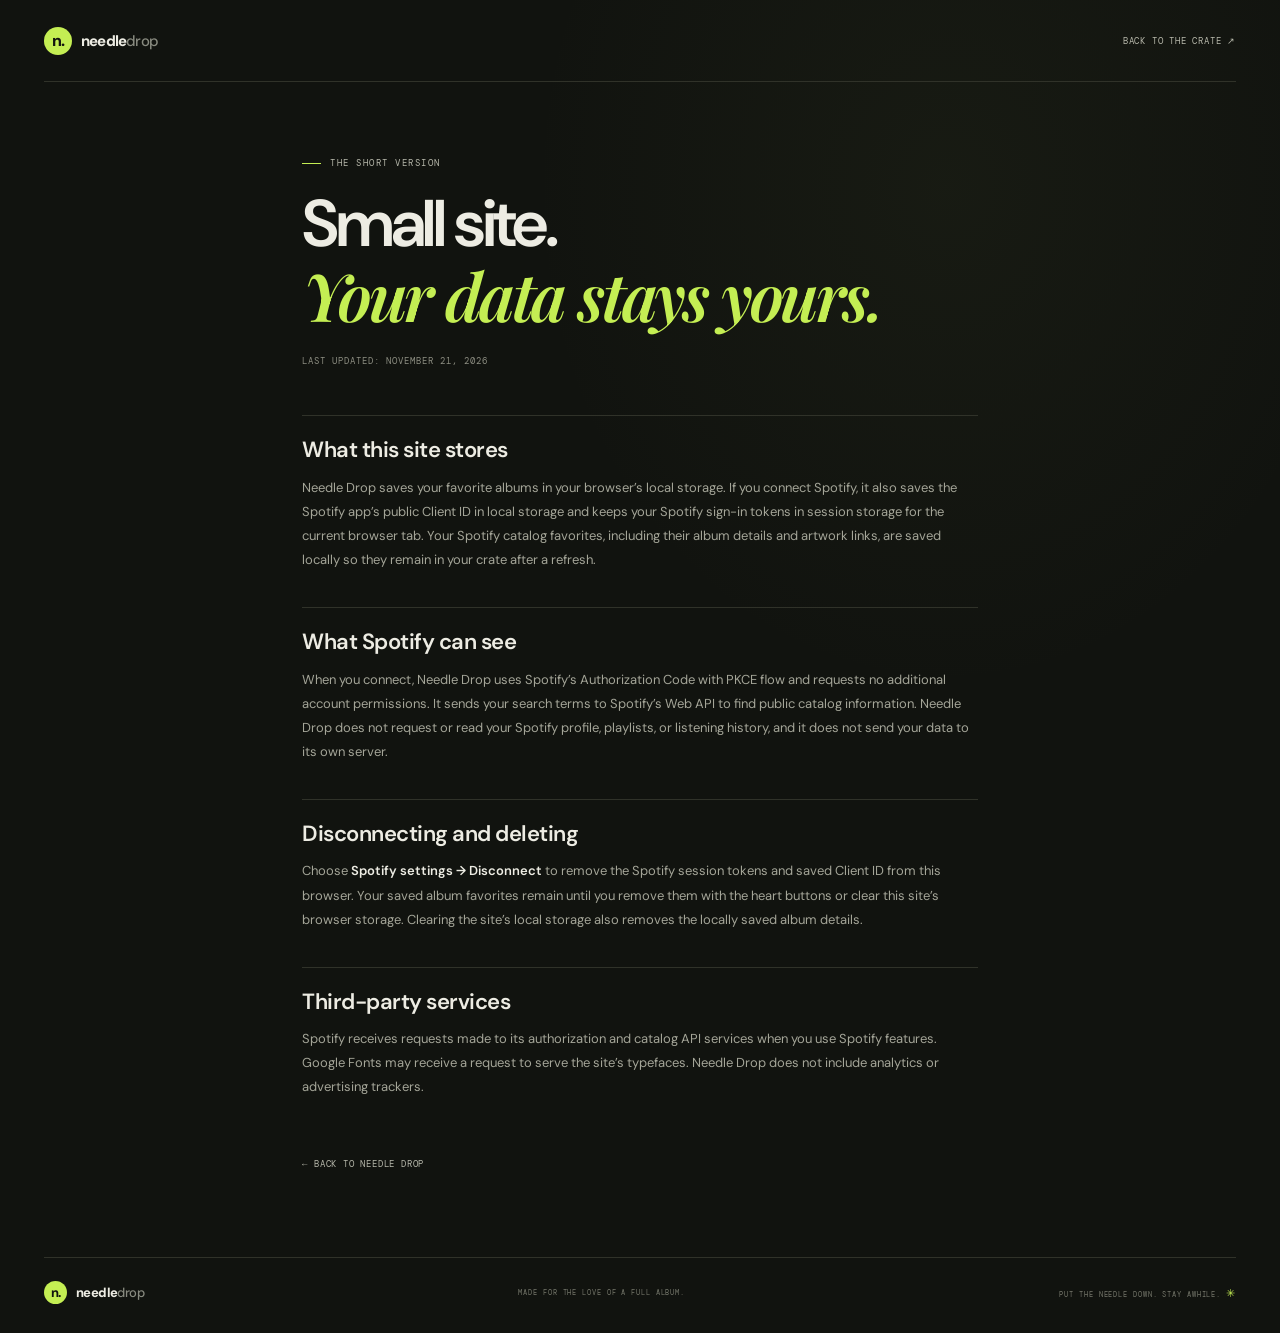
==== privacy.html @ 03245058 "start" ====
<!DOCTYPE html>
<html lang="en">
  <head>
    <meta charset="UTF-8" />
    <meta name="viewport" content="width=device-width, initial-scale=1.0" />
    <meta name="theme-color" content="#11130f" />
    <title>Privacy — Needle Drop</title>
    <link rel="preconnect" href="https://fonts.googleapis.com" />
    <link rel="preconnect" href="https://fonts.gstatic.com" crossorigin />
    <link
      href="https://fonts.googleapis.com/css2?family=DM+Mono:wght@400;500&family=DM+Sans:wght@400;500;600;700;800&family=Playfair+Display:ital,wght@0,600;1,600&display=swap"
      rel="stylesheet"
    />
    <link rel="stylesheet" href="styles.css" />
  </head>
  <body>
    <div class="page-shell">
      <header class="topbar">
        <a class="wordmark" href="index.html" aria-label="Needle Drop home">
          <span class="wordmark-icon" aria-hidden="true">n.</span>
          <span>needle<span class="wordmark-light">drop</span></span>
        </a>
        <a class="privacy-back" href="index.html">BACK TO THE CRATE <span aria-hidden="true">↗</span></a>
      </header>
      <main class="privacy-page">
        <p class="eyebrow"><span class="eyebrow-line"></span> THE SHORT VERSION</p>
        <h1>Small site.<br /><em>Your data stays yours.</em></h1>
        <p class="privacy-updated">LAST UPDATED: NOVEMBER 21, 2026</p>

        <section>
          <h2>What this site stores</h2>
          <p>Needle Drop saves your favorite albums in your browser’s local storage. If you connect Spotify, it also saves the Spotify app’s public Client ID in local storage and keeps your Spotify sign-in tokens in session storage for the current browser tab. Your Spotify catalog favorites, including their album details and artwork links, are saved locally so they remain in your crate after a refresh.</p>
        </section>

        <section>
          <h2>What Spotify can see</h2>
          <p>When you connect, Needle Drop uses Spotify’s Authorization Code with PKCE flow and requests no additional account permissions. It sends your search terms to Spotify’s Web API to find public catalog information. Needle Drop does not request or read your Spotify profile, playlists, or listening history, and it does not send your data to its own server.</p>
        </section>

        <section>
          <h2>Disconnecting and deleting</h2>
          <p>Choose <strong>Spotify settings → Disconnect</strong> to remove the Spotify session tokens and saved Client ID from this browser. Your saved album favorites remain until you remove them with the heart buttons or clear this site’s browser storage. Clearing the site’s local storage also removes the locally saved album details.</p>
        </section>

        <section>
          <h2>Third-party services</h2>
          <p>Spotify receives requests made to its authorization and catalog API services when you use Spotify features. Google Fonts may receive a request to serve the site’s typefaces. Needle Drop does not include analytics or advertising trackers.</p>
        </section>

        <a class="privacy-back privacy-bottom-link" href="index.html">← BACK TO NEEDLE DROP</a>
      </main>
      <footer class="site-footer">
        <a class="wordmark footer-wordmark" href="index.html" aria-label="Needle Drop home">
          <span class="wordmark-icon" aria-hidden="true">n.</span>
          <span>needle<span class="wordmark-light">drop</span></span>
        </a>
        <span>MADE FOR THE LOVE OF A FULL ALBUM.</span>
        <span>PUT THE NEEDLE DOWN. STAY AWHILE. <span class="footer-star">✳</span></span>
      </footer>
    </div>
  </body>
</html>
---- styles.css ----
:root {
  color-scheme: dark;
  --page: #11130f;
  --panel: #191b16;
  --panel-lighter: #20221c;
  --text: #edece3;
  --muted: #8d8e82;
  --muted-bright: #b7b8ab;
  --accent: #c4ee53;
  --rule: #303229;
  --mono: "DM Mono", monospace;
  --sans: "DM Sans", sans-serif;
  --serif: "Playfair Display", Georgia, serif;
}

*, *::before, *::after { box-sizing: border-box; }

html { scroll-behavior: smooth; scroll-padding-top: 24px; }

body {
  margin: 0;
  background:
    radial-gradient(ellipse at 74% 14%, rgba(107, 121, 67, .075), transparent 31%),
    var(--page);
  color: var(--text);
  font-family: var(--sans);
  -webkit-font-smoothing: antialiased;
}

button, input, select { font: inherit; }
button, a, select { -webkit-tap-highlight-color: transparent; }
button { color: inherit; }
a { color: inherit; text-decoration: none; }
button:focus-visible, a:focus-visible, input:focus-visible, select:focus-visible { outline: 2px solid var(--accent); outline-offset: 4px; }
::selection { color: var(--page); background: var(--accent); }

.page-shell { width: min(1192px, calc(100% - 88px)); margin-inline: auto; }
.topbar { height: 82px; display: flex; align-items: center; justify-content: space-between; border-bottom: 1px solid var(--rule); }
.wordmark { display: inline-flex; align-items: center; gap: 9px; font-size: 15px; font-weight: 800; letter-spacing: -.8px; }
.wordmark-icon { display: grid; width: 28px; height: 28px; place-items: center; background: var(--accent); color: var(--page); font-size: 16px; font-weight: 800; letter-spacing: -1px; border-radius: 50%; }
.wordmark-light { color: #888a7f; font-weight: 500; }
.topbar-note, .saved-toggle, .eyebrow, .explore-link, .field-label, .filter-hint, .clear-filters, .results-count, .sort-label, .crate-footer, .site-footer, .hero-index, .hero-caption, .sleeve-kicker, .sleeve-artist, .sleeve-catalog, .album-genre, .album-meta, .album-detail-year, .album-related-label, .dialog-save, .empty-state .button-primary {
  font-family: var(--mono);
  font-size: 10px;
  letter-spacing: 1px;
}
.topbar-note { display: flex; align-items: center; gap: 9px; color: var(--muted); font-size: 9px; letter-spacing: 1.25px; }
.status-dot { width: 6px; height: 6px; display: inline-block; border-radius: 50%; background: var(--accent); box-shadow: 0 0 12px rgba(196, 238, 83, .46); }
.saved-toggle { display: inline-flex; align-items: center; gap: 8px; padding: 9px 0 9px 12px; color: var(--muted-bright); background: transparent; border: 0; cursor: pointer; letter-spacing: .3px; transition: color .18s ease; }
.saved-toggle:hover, .saved-toggle[aria-pressed="true"] { color: var(--accent); }
.saved-toggle svg { width: 14px; fill: none; stroke: currentColor; stroke-width: 1.7; }
.saved-count { min-width: 20px; padding: 3px 5px; background: #23251e; color: var(--muted-bright); border-radius: 20px; text-align: center; font-size: 9px; }
.topbar-actions { display: flex; align-items: center; gap: 12px; }
.spotify-connect { display: inline-flex; align-items: center; gap: 7px; padding: 8px 11px; border: 1px solid #3b4730; background: #1b2117; color: var(--text); font-size: 10px; cursor: pointer; transition: border-color .18s, color .18s; }
.spotify-connect:hover { border-color: #1ed760; color: #1ed760; }
.spotify-mark { width: 15px; height: 15px; fill: #1ed760; }
.spotify-mark path { fill: none; stroke: #12140f; stroke-linecap: round; stroke-width: 1.45; }

.hero { position: relative; min-height: 430px; display: grid; grid-template-columns: 1fr 1fr; align-items: center; padding: 34px 0 38px; border-bottom: 1px solid var(--rule); overflow: hidden; }
.hero-copy { position: relative; z-index: 1; padding: 0 0 10px 22px; }
.eyebrow { display: flex; align-items: center; gap: 9px; margin: 0 0 20px; color: var(--muted-bright); font-size: 9px; letter-spacing: 1.5px; }
.eyebrow-line { display: inline-block; width: 19px; height: 1px; background: var(--accent); }
h1 { margin: 0; font-size: clamp(52px, 6.1vw, 78px); line-height: .99; letter-spacing: -5.3px; font-weight: 600; }
h1 em, h2 em { color: var(--accent); font-family: var(--serif); font-weight: 600; }
.hero-description { max-width: 350px; margin: 21px 0 23px; color: #9c9d91; font-size: 13px; line-height: 1.75; }
.explore-link { display: inline-flex; align-items: center; gap: 13px; color: var(--accent); font-size: 9px; transition: gap .2s ease; }
.explore-link:hover { gap: 19px; }
.hero-art { position: relative; width: min(445px, 100%); height: 345px; justify-self: center; }
.hero-sleeve { position: absolute; z-index: 1; top: 20px; left: 58px; width: 260px; height: 260px; overflow: hidden; padding: 18px; background: linear-gradient(149deg, #d5ae6a 0%, #bd7657 45%, #533e43 100%); color: #171913; box-shadow: 0 19px 49px #0008; transform: rotate(-6deg); }
.sleeve-kicker, .sleeve-artist, .sleeve-catalog { position: absolute; z-index: 2; font-size: 7px; letter-spacing: 1.35px; }
.sleeve-kicker { top: 18px; left: 18px; }
.sleeve-sun { position: absolute; width: 140px; height: 140px; top: 37px; right: 3px; border-radius: 50%; background: linear-gradient(145deg, #f1d59c, #e1b481); box-shadow: 0 0 50px #f4cb8130; }
.sleeve-sun::after { content: ""; position: absolute; width: 175px; height: 175px; top: 71px; left: -56px; border: 1px solid #211d1940; border-radius: 50%; }
.sleeve-title { position: absolute; z-index: 2; top: 74px; left: 18px; font: 600 38px/.9 var(--serif); letter-spacing: -2px; }
.sleeve-title i { color: #eee3c7; }
.sleeve-artist { left: 18px; bottom: 30px; }
.sleeve-catalog { right: 17px; bottom: 17px; font-size: 6px; }
.hero-vinyl { position: absolute; top: 46px; left: 231px; width: 257px; height: 257px; border-radius: 50%; background: repeating-radial-gradient(circle at center, #20211f 0, #20211f 2px, #151715 3px, #151715 4px); box-shadow: 0 19px 49px #0007; }
.hero-vinyl::before { content: ""; position: absolute; inset: 45px; border: 1px solid #ffffff0b; border-radius: 50%; }
.hero-vinyl::after { content: ""; position: absolute; inset: 77px; border: 1px solid #ffffff12; border-radius: 50%; }
.hero-vinyl span { position: absolute; top: 50%; left: 50%; z-index: 1; width: 65px; height: 65px; transform: translate(-50%, -50%); border: 10px solid #aeb678; border-radius: 50%; background: #cfb983; }
.hero-vinyl span::after { content: ""; position: absolute; top: 50%; left: 50%; width: 4px; height: 4px; transform: translate(-50%, -50%); border-radius: 50%; background: #37382d; }
.hero-sticker { position: absolute; z-index: 2; top: 9px; right: 7px; display: grid; width: 73px; height: 73px; place-content: center; border: 1px solid #ffffff2e; border-radius: 50%; color: var(--text); font: 8px/1.5 var(--mono); letter-spacing: 1px; text-align: center; transform: rotate(9deg); }
.hero-caption { position: absolute; left: 69px; bottom: 17px; color: #929386; font-size: 8px; letter-spacing: 1.1px; }
.hero-caption span { color: var(--accent); font-size: 12px; margin-left: 8px; }
.hero-index { position: absolute; bottom: 25px; right: 0; color: #66675c; font-size: 8px; }

.discovery { padding: 65px 22px 0; }
.section-heading, .results-heading { display: flex; align-items: end; justify-content: space-between; }
.section-heading .eyebrow, .results-heading .eyebrow { margin-bottom: 13px; }
h2 { margin: 0; font-size: clamp(32px, 4vw, 43px); line-height: 1.12; letter-spacing: -2px; font-weight: 600; }
.section-aside { margin: 0 0 4px; color: var(--muted); font-size: 11px; line-height: 1.75; text-align: right; }
.filter-panel { margin-top: 29px; padding: 25px 26px 17px; border: 1px solid #303229; background: linear-gradient(120deg, #191b16, #161813 76%); }
.filter-grid { display: grid; grid-template-columns: 1fr 1.13fr .72fr 1.35fr; gap: 24px; }
.filter-field { display: flex; min-width: 0; flex-direction: column; gap: 12px; }
.field-label { display: block; color: #a4a597; font-size: 8px; letter-spacing: 1px; }
.field-label > span { margin-right: 7px; color: #73756a; }
.filter-field select, .search-wrap, .year-inputs { width: 100%; height: 37px; border: 1px solid #37392f; background-color: #12140f; color: var(--text); }
.custom-genre-input { width: 100%; height: 37px; padding: 0 10px; border: 1px solid #37392f; background: #12140f; color: var(--text); font-size: 10px; }
.custom-genre-input::placeholder { color: #77786d; }
.filter-field select { padding: 0 31px 0 11px; font-size: 11px; border-radius: 0; appearance: none; background-image: url("data:image/svg+xml,%3Csvg xmlns='http://www.w3.org/2000/svg' width='12' height='8' viewBox='0 0 12 8'%3E%3Cpath d='m1 1 5 5 5-5' fill='none' stroke='%238d8e82' stroke-width='1.3'/%3E%3C/svg%3E"); background-repeat: no-repeat; background-position: right 11px center; }
.filter-field select option { background: #191b16; }
.year-inputs { display: flex; align-items: center; gap: 8px; padding-inline: 9px; }
.year-inputs input { width: 50%; min-width: 0; border: 0; outline: 0; background: transparent; color: var(--text); font-family: var(--mono); font-size: 10px; }
.year-inputs input::placeholder { color: #77786d; }
.year-inputs input::-webkit-inner-spin-button, .year-inputs input::-webkit-outer-spin-button { appearance: none; margin: 0; }
.year-inputs input[type=number] { -moz-appearance: textfield; }
.year-dash { color: #67695e; font-size: 10px; }
.search-wrap { display: flex; align-items: center; gap: 8px; padding: 0 10px; }
.search-wrap svg { flex: 0 0 15px; width: 15px; height: 15px; fill: none; stroke: #828478; stroke-width: 1.6; }
.search-wrap input { width: 100%; min-width: 0; padding: 0; border: 0; outline: 0; background: transparent; color: var(--text); font-size: 10px; }
.search-wrap input::placeholder { color: #77786d; }
.mood-row { display: flex; align-items: start; gap: 26px; padding-top: 22px; margin-top: 22px; border-top: 1px solid #2d2f27; }
.mood-label { flex: 0 0 148px; padding-top: 8px; }
.mood-chips { display: flex; flex-wrap: wrap; gap: 8px; }
.mood-chip { padding: 7px 11px 8px; border: 1px solid #3a3b32; border-radius: 30px; color: #b0b1a5; background: transparent; font-size: 10px; cursor: pointer; transition: border-color .16s ease, color .16s ease, background .16s ease; }
.mood-chip:hover { border-color: #939583; color: var(--text); }
.mood-chip[aria-pressed="true"] { border-color: var(--accent); background: rgba(196, 238, 83, .09); color: var(--accent); }
.filter-footer { display: flex; justify-content: space-between; align-items: center; gap: 14px; padding-top: 17px; margin-top: 18px; border-top: 1px solid #2d2f27; }
.filter-hint { color: #7d7e73; font-size: 8px; letter-spacing: .3px; }
.hint-star { margin-right: 6px; color: var(--accent); font-size: 11px; }
.clear-filters { padding: 6px 0 6px 8px; color: #a2a395; background: transparent; border: 0; cursor: pointer; font-size: 8px; letter-spacing: 1px; }
.clear-filters:hover { color: var(--accent); }
.clear-filters span { margin-left: 5px; }

.results { padding: 78px 22px 0; }
.results-tools { display: flex; align-items: center; gap: 10px; padding-bottom: 5px; }
.results-count { margin-right: 12px; color: var(--muted); font-size: 9px; letter-spacing: .6px; }
.sort-label { color: #73756a; font-size: 8px; letter-spacing: .9px; }
.results-tools select { padding: 8px 26px 8px 0; color: var(--text); background: transparent; border: 0; border-radius: 0; outline-offset: 2px; font-size: 10px; appearance: none; background-image: url("data:image/svg+xml,%3Csvg xmlns='http://www.w3.org/2000/svg' width='10' height='7' viewBox='0 0 12 8'%3E%3Cpath d='m1 1 5 5 5-5' fill='none' stroke='%238d8e82' stroke-width='1.3'/%3E%3C/svg%3E"); background-repeat: no-repeat; background-position: right 3px center; }
.active-filters { display: flex; flex-wrap: wrap; gap: 7px; margin-top: 19px; }
.active-filters:empty { display: none; }
.active-filter { display: inline-flex; align-items: center; gap: 7px; padding: 5px 8px; background: #20221c; color: var(--muted-bright); font-size: 9px; }
.active-filter button { padding: 0; background: none; border: 0; color: var(--accent); cursor: pointer; font-size: 14px; line-height: 1; }
.catalog-status { min-height: 0; margin: 0; color: var(--muted); font-size: 11px; line-height: 1.7; }
.catalog-status:not(:empty) { padding: 12px 0 0; }
.catalog-status a { color: var(--accent); text-decoration: underline; text-underline-offset: 3px; }
.album-grid { display: grid; grid-template-columns: repeat(4, minmax(0, 1fr)); gap: 34px 21px; margin-top: 26px; }
.album-card { min-width: 0; }
.cover-wrap { position: relative; }
.cover-button { position: relative; display: block; width: 100%; padding: 0; overflow: hidden; background: #20211d; border: 0; aspect-ratio: 1; cursor: pointer; }
.cover-art { position: absolute; inset: 0; display: block; overflow: hidden; isolation: isolate; transition: transform .5s cubic-bezier(.2, .7, .3, 1); }
.cover-button:hover .cover-art { transform: scale(1.035); }
.cover-art::before, .cover-art::after { position: absolute; z-index: -1; content: ""; pointer-events: none; }
.cover-art::before { inset: 0; opacity: .44; background: repeating-linear-gradient(45deg, transparent, transparent 17px, #1415111c 18px, #1415111c 19px); }
.cover-art::after { top: 17%; right: 10%; width: 63%; aspect-ratio: 1; border: 1px solid rgba(244, 238, 214, .42); border-radius: 50%; box-shadow: 0 0 0 11px rgba(246, 232, 199, .055), 0 0 0 25px rgba(246, 232, 199, .055), inset 0 0 34px rgba(255,255,255,.07); }
.cover-tone { position: absolute; z-index: -1; inset: 0; display: block; background: linear-gradient(155deg, #d7bc82 0%, #ae7957 49%, #5b4241 100%); }
.cover-geometry { position: absolute; z-index: -1; top: 38%; left: 19%; width: 42%; aspect-ratio: 1; display: block; border-radius: 50%; background: #d7c999a8; box-shadow: 0 0 40px #d8c99a55; }
.cover-topline, .cover-bigtitle, .cover-smalltitle, .cover-catalog { position: absolute; z-index: 1; left: 7%; color: #f4eddd; text-align: left; text-shadow: 0 1px 5px #1a171566; }
.cover-topline { top: 7%; font: 8px var(--mono); letter-spacing: 1.4px; opacity: .82; }
.cover-bigtitle { top: 27%; max-width: 85%; font: 600 clamp(17px, 2.2vw, 28px)/.96 var(--serif); letter-spacing: -1.2px; }
.cover-smalltitle { bottom: 11%; font: 8px var(--mono); letter-spacing: 1.4px; opacity: .85; }
.cover-catalog { bottom: 5%; font: 7px var(--mono); letter-spacing: 1.4px; opacity: .7; }
.cover-button::after { position: absolute; right: 0; bottom: 0; left: 0; height: 35%; background: linear-gradient(transparent, rgba(13, 14, 11, .38)); content: ""; pointer-events: none; }
.spotify-cover-button::after { display: none; }
.cover--2 .cover-tone { background: linear-gradient(145deg, #c0c8b1, #627363 48%, #303b40); }
.cover--2 .cover-geometry { left: 31%; top: 24%; width: 50%; border-radius: 5% 50% 50% 50%; transform: rotate(35deg); background: #ded8bea0; }
.cover--2::after { right: 27%; width: 47%; transform: scaleY(1.45); border-radius: 50% 50% 0 0; }
.cover--3 .cover-tone { background: linear-gradient(155deg, #d49759, #bb644c 53%, #603a45); }
.cover--3 .cover-geometry { top: 25%; left: 24%; width: 50%; background: #efbd6c; }
.cover--3::after { right: 17%; width: 56%; border-width: 0 0 1px 1px; border-radius: 0; transform: rotate(-39deg); }
.cover--4 .cover-tone { background: linear-gradient(135deg, #757eac, #ac88a0 53%, #c7a779); }
.cover--4 .cover-geometry { top: 28%; left: 34%; width: 38%; border-radius: 0; background: #eed9bdad; transform: rotate(45deg); }
.cover--4::after { top: 11%; right: 11%; width: 77%; border-color: #e6decb7a; }
.cover--5 .cover-tone { background: linear-gradient(160deg, #d6ba76, #7d8d69 50%, #3b574e); }
.cover--5 .cover-geometry { top: 21%; left: 29%; width: 55%; border-radius: 3px; background: repeating-linear-gradient(0deg,#d9d2ae90 0 6px,#40574770 7px 12px); transform: rotate(12deg); }
.cover--5::after { top: 26%; right: 25%; width: 50%; border-width: 1px 0 0 1px; border-radius: 0; transform: rotate(20deg); }
.cover--6 .cover-tone { background: linear-gradient(150deg, #d08e85, #9d5260 52%, #423e52); }
.cover--6 .cover-geometry { top: 15%; left: 24%; width: 58%; border-radius: 48% 48% 8% 8%; background: linear-gradient(180deg,#f3bd9eaa,#c6787e44); }
.cover--6::after { top: 16%; right: 19%; width: 62%; height: 62%; border-radius: 50%; }
.cover--7 .cover-tone { background: linear-gradient(143deg, #cad2d1, #8caab0 49%, #51616e); }
.cover--7 .cover-geometry { top: 43%; left: 14%; width: 70%; height: 25%; border-radius: 50%; background: #e9e3ca9c; transform: rotate(-17deg); }
.cover--7::after { top: 18%; right: 31%; width: 40%; border-color: #eceddf88; }
.cover--8 .cover-tone { background: linear-gradient(145deg, #a9ad81, #68764f 51%, #363a34); }
.cover--8 .cover-geometry { top: 17%; left: 30%; width: 43%; border-radius: 50% 0 50% 0; background: #ded3a1a1; transform: rotate(-38deg); }
.cover--8::after { top: 26%; right: 30%; width: 43%; border-radius: 0; transform: rotate(45deg); }
.favorite-button { position: absolute; z-index: 2; top: 10px; right: 10px; display: grid; width: 31px; height: 31px; place-items: center; background: #11130fbb; border: 1px solid #ffffff33; border-radius: 50%; color: #efeee4; cursor: pointer; transition: color .18s, background .18s, transform .18s; }
.favorite-button:hover { transform: scale(1.08); }
.favorite-button svg { width: 14px; height: 14px; fill: none; stroke: currentColor; stroke-width: 1.6; }
.favorite-button[aria-pressed="true"] { background: var(--accent); color: #15170f; border-color: var(--accent); }
.favorite-button[aria-pressed="true"] svg { fill: currentColor; }
.album-info { padding: 12px 1px 0; }
.album-genre { color: var(--accent); font-size: 8px; letter-spacing: 1.1px; }
.album-title { overflow: hidden; margin: 6px 0 3px; font-size: 15px; font-weight: 600; letter-spacing: -.3px; text-overflow: ellipsis; white-space: nowrap; }
.album-artist { margin: 0; color: #a4a598; font-size: 11px; overflow-wrap: anywhere; }
.album-meta { display: flex; align-items: center; justify-content: space-between; gap: 8px; margin-top: 10px; color: #77796e; font-size: 8px; letter-spacing: .8px; }
.album-meta span:last-child { overflow: hidden; text-overflow: ellipsis; white-space: nowrap; text-align: right; }
.album-detail-button { display: block; width: 100%; padding: 0; color: inherit; text-align: left; background: none; border: 0; cursor: pointer; }
.album-title-row { display: flex; align-items: center; gap: 5px; }
.album-title-row .album-detail-button { flex: 1; min-width: 0; }
.favorite-button.inline-favorite { position: static; flex: 0 0 28px; width: 28px; height: 28px; border-color: #494b40; background: #20221c; }
.album-detail-button:hover .album-title { color: var(--accent); }

.empty-state { padding: 64px 20px 58px; text-align: center; border: 1px solid var(--rule); background: linear-gradient(130deg, #171914, #13150f); margin-top: 28px; }
.empty-icon { color: var(--accent); font-size: 31px; }
.empty-state h3 { margin: 13px 0 8px; font: 600 23px var(--serif); }
.empty-state p { margin: 0 auto 22px; max-width: 390px; color: var(--muted); font-size: 12px; line-height: 1.7; }
.button-primary { padding: 10px 13px; color: var(--page); background: var(--accent); border: 1px solid var(--accent); font-size: 9px; cursor: pointer; }
.button-primary:hover { background: #d3f777; }
.crate-footer { display: flex; align-items: center; justify-content: space-between; padding: 23px 0 19px; margin-top: 34px; border-top: 1px solid var(--rule); color: #77796e; font-size: 8px; letter-spacing: 1px; }
.crate-footer button { padding: 6px 0 6px 8px; border: 0; background: none; color: var(--accent); font: inherit; cursor: pointer; letter-spacing: 1px; }
.crate-footer button:hover { color: #e0ff9a; }
.crate-footer button span { margin-left: 7px; font-size: 12px; }

.site-footer { display: flex; align-items: center; justify-content: space-between; gap: 18px; padding: 23px 0 29px; border-top: 1px solid var(--rule); color: #75776b; font-size: 7px; letter-spacing: .9px; }
.site-footer > span a { color: var(--muted-bright); }
.site-footer > span a:hover { color: var(--accent); }
.privacy-back { color: var(--muted-bright); font: 9px var(--mono); letter-spacing: .8px; }
.privacy-back:hover { color: var(--accent); }
.privacy-page { max-width: 720px; padding: 75px 22px 85px; margin-inline: auto; }
.privacy-page > .eyebrow { margin-bottom: 20px; }
.privacy-page h1 { font-size: clamp(43px, 7vw, 66px); line-height: 1.07; letter-spacing: -3.2px; }
.privacy-updated { margin: 20px 0 48px; color: var(--muted); font: 9px var(--mono); letter-spacing: 1px; }
.privacy-page section { padding: 22px 0; border-top: 1px solid var(--rule); }
.privacy-page section h2 { font-size: 22px; letter-spacing: -.5px; }
.privacy-page section p { color: #a4a598; font-size: 13px; line-height: 1.85; }
.privacy-page strong { color: var(--text); font-weight: 600; }
.privacy-bottom-link { display: inline-block; margin-top: 24px; }
.footer-wordmark { color: var(--text); font: 800 13px var(--sans); letter-spacing: -.6px; }
.footer-wordmark .wordmark-icon { width: 23px; height: 23px; font-size: 13px; }
.footer-star { color: var(--accent); font-size: 11px; }

.album-dialog { position: fixed; width: min(610px, calc(100% - 32px)); max-width: none; max-height: min(760px, calc(100% - 32px)); padding: 0; overflow: auto; color: var(--text); background: #181a15; border: 1px solid #44463a; box-shadow: 0 22px 100px #000a; }
.album-dialog::backdrop { background: #080907cf; backdrop-filter: blur(5px); }
.spotify-cover-image { position: absolute; inset: 0; width: 100%; height: 100%; object-fit: cover; }
.spotify-cover-button { border-radius: 8px; }
.spotify-card-link { display: inline-flex; align-items: center; gap: 6px; margin-top: 11px; color: #d7d8cc; font-size: 10px; transition: color .18s ease; }
.spotify-card-link:hover { color: #1ed760; }
.spotify-card-link .spotify-mark { width: 13px; height: 13px; flex: 0 0 13px; }
.spotify-link { display: inline-flex; align-items: center; gap: 7px; margin-top: 21px; color: var(--accent); font: 9px var(--mono); letter-spacing: .8px; }
.spotify-link:hover { color: #e0ff9a; }
.dialog-close { position: sticky; z-index: 3; top: 12px; float: right; display: grid; width: 32px; height: 32px; margin: 12px 12px -44px 0; place-items: center; color: var(--text); background: #11130fbb; border: 1px solid #ffffff33; border-radius: 50%; font-size: 23px; cursor: pointer; }
.dialog-inner { display: grid; grid-template-columns: 1fr 1fr; gap: 24px; padding: 26px; }
.dialog-cover { position: relative; min-width: 0; aspect-ratio: 1; }
.dialog-cover .cover-art { position: absolute; inset: 0; }
.dialog-copy { align-self: center; padding: 15px 10px 15px 0; }
.dialog-copy .album-genre { display: block; margin-bottom: 12px; }
.dialog-title { margin: 0 0 5px; font-size: clamp(23px, 5vw, 35px); letter-spacing: -1.3px; line-height: 1.06; }
.dialog-artist { margin: 0; color: #a4a598; font-size: 13px; }
.album-detail-year { margin: 16px 0; color: var(--muted); font-size: 9px; }
.dialog-description { color: #c4c4b8; font: italic 15px/1.65 var(--serif); }
.album-related-label { display: block; margin: 20px 0 8px; color: var(--muted); font-size: 8px; }
.album-related { color: var(--accent); font-size: 11px; line-height: 1.7; }
.dialog-save { display: inline-flex; align-items: center; gap: 7px; margin-top: 24px; padding: 9px 11px; border: 1px solid #515347; color: var(--text); background: transparent; font-size: 8px; cursor: pointer; }
.dialog-save:hover { border-color: var(--accent); color: var(--accent); }
.dialog-save[aria-pressed="true"] { border-color: var(--accent); color: var(--accent); }
.spotify-dialog { position: fixed; width: min(530px, calc(100% - 32px)); max-width: none; max-height: min(740px, calc(100% - 32px)); padding: 0; overflow: auto; color: var(--text); background: #181a15; border: 1px solid #44463a; box-shadow: 0 22px 100px #000a; }
.spotify-dialog::backdrop { background: #080907cf; backdrop-filter: blur(5px); }
.spotify-dialog-content { padding: 36px; }
.spotify-dialog-content > .eyebrow { margin-bottom: 12px; }
.spotify-dialog-content h2 { font-size: 34px; }
.spotify-intro { margin: 13px 0 23px; color: #aaab9e; font-size: 12px; line-height: 1.8; }
.spotify-client-label { display: block; margin-bottom: 8px; color: var(--muted-bright); font: 8px var(--mono); letter-spacing: 1px; }
.spotify-client-input { width: 100%; height: 41px; padding: 0 11px; border: 1px solid #37392f; background: #12140f; color: var(--text); font-size: 12px; }
.spotify-client-input::placeholder { color: #77786d; }
.redirect-box { padding: 12px; margin-top: 16px; background: #12140f; border: 1px solid #303229; }
.redirect-box code { overflow-wrap: anywhere; color: var(--accent); font: 10px/1.6 var(--mono); }
.spotify-steps { display: grid; gap: 9px; padding-left: 18px; margin: 20px 0; color: #a4a598; font-size: 11px; line-height: 1.6; }
.spotify-steps a { color: var(--accent); }
.spotify-policy-note { padding: 11px 12px; margin: 0; border-left: 2px solid #7d805e; background: #20221c; color: #a4a598; font-size: 10px; line-height: 1.7; }
.spotify-error { padding: 9px 11px; margin: 14px 0 0; background: #351e1c; color: #ffb7a9; font-size: 11px; line-height: 1.6; }
.spotify-dialog-actions { display: flex; justify-content: space-between; gap: 12px; margin-top: 20px; }
.spotify-primary { margin-left: auto; }
.button-secondary { padding: 10px 13px; color: var(--muted-bright); background: transparent; border: 1px solid #515347; font: 9px var(--mono); cursor: pointer; }
.button-secondary:hover { color: var(--text); border-color: var(--text); }
.visually-hidden { position: absolute; width: 1px; height: 1px; padding: 0; margin: -1px; overflow: hidden; clip: rect(0, 0, 0, 0); white-space: nowrap; border: 0; }

@media (min-width: 1200px) {
  h1 { font-size: 78px; }
  .cover-bigtitle { font-size: 27px; }
}

@media (max-width: 900px) {
  .page-shell { width: min(100% - 56px, 760px); }
  .hero { min-height: 385px; }
  .hero-copy { padding-left: 5px; }
  .hero-art { transform: scale(.88); transform-origin: center; }
  .filter-grid { grid-template-columns: 1fr 1fr; gap: 20px; }
  .album-grid { grid-template-columns: repeat(3, minmax(0, 1fr)); gap: 28px 18px; }
  .cover-bigtitle { font-size: clamp(18px, 3.2vw, 26px); }
}

@media (max-width: 620px) {
  .page-shell { width: calc(100% - 36px); }
  .topbar { height: 66px; }
  .topbar-note { display: none; }
  .topbar-actions { gap: 2px; }
  .spotify-connect { gap: 5px; padding: 7px 8px; font-size: 9px; }
  .saved-toggle { gap: 5px; padding-left: 8px; font-size: 9px; }
  .hero { min-height: auto; grid-template-columns: 1fr; padding: 53px 0 29px; }
  .hero-copy { padding: 0; }
  h1 { font-size: clamp(59px, 12vw, 75px); letter-spacing: -4px; }
  .hero-description { max-width: 330px; margin-top: 15px; font-size: 12px; }
  .hero-art { width: 100%; height: 304px; margin-top: 22px; transform: scale(.87); transform-origin: center top; }
  .hero-sleeve { left: calc(50% - 151px); }
  .hero-vinyl { left: calc(50% + 19px); }
  .hero-sticker { right: 3%; }
  .hero-caption { left: calc(50% - 141px); bottom: 11px; }
  .hero-index { right: 0; bottom: 11px; font-size: 7px; }
  .discovery { padding: 53px 0 0; }
  .section-heading, .results-heading { align-items: start; }
  .section-aside { display: none; }
  h2 { font-size: 34px; }
  .filter-panel { padding: 19px 15px 14px; margin-top: 21px; }
  .filter-grid { gap: 18px 12px; }
  .field-label { font-size: 7px; }
  .filter-field select { padding-left: 8px; font-size: 10px; }
  .year-inputs { padding-inline: 7px; }
  .year-inputs input { font-size: 9px; }
  .search-wrap { padding-inline: 7px; }
  .search-wrap input { font-size: 9px; }
  .mood-row { display: block; padding-top: 17px; margin-top: 18px; }
  .mood-label { padding: 0; margin-bottom: 12px; }
  .mood-chips { gap: 6px; }
  .mood-chip { padding: 6px 9px; font-size: 9px; }
  .filter-hint { max-width: 70%; font-size: 7px; line-height: 1.5; }
  .clear-filters { flex: 0 0 auto; font-size: 7px; }
  .results { padding: 58px 0 0; }
  .results-heading { align-items: end; gap: 8px; }
  .results-heading > div:first-child { min-width: 0; }
  .results-tools { flex-wrap: wrap; justify-content: end; gap: 4px 8px; padding-bottom: 2px; }
  .results-count { flex: 0 0 100%; margin-right: 0; text-align: right; font-size: 8px; }
  .sort-label { font-size: 7px; }
  .results-tools select { font-size: 9px; }
  .album-grid { grid-template-columns: repeat(2, minmax(0, 1fr)); gap: 25px 13px; margin-top: 20px; }
  .cover-topline { font-size: 7px; }
  .spotify-cover-button { border-radius: 4px; }
  .cover-bigtitle { font-size: clamp(17px, 5vw, 26px); }
  .album-title { font-size: 14px; }
  .album-artist { font-size: 10px; }
  .album-meta { font-size: 7px; }
  .crate-footer { gap: 10px; padding-top: 18px; font-size: 7px; }
  .crate-footer button { max-width: 48%; text-align: right; font-size: 7px; line-height: 1.4; }
  .site-footer { flex-wrap: wrap; gap: 12px; padding-bottom: 24px; }
  .site-footer > span:last-child { width: 100%; }
  .privacy-page { padding: 52px 0 59px; }
  .dialog-inner { grid-template-columns: 1fr; gap: 13px; padding: 19px; }
  .dialog-cover { width: min(100%, 310px); margin-inline: auto; }
  .dialog-copy { padding: 0 3px 7px; }
  .dialog-copy .album-genre { margin-bottom: 8px; }
  .dialog-description { margin: 14px 0; font-size: 14px; }
  .album-related-label { margin-top: 14px; }
  .dialog-save { margin-top: 17px; }
  .spotify-dialog-content { padding: 29px 20px 21px; }
  .spotify-dialog-content h2 { font-size: 30px; }
}

@media (prefers-reduced-motion: reduce) {
  *, *::before, *::after { scroll-behavior: auto !important; transition-duration: .01ms !important; animation-duration: .01ms !important; animation-iteration-count: 1 !important; }
}
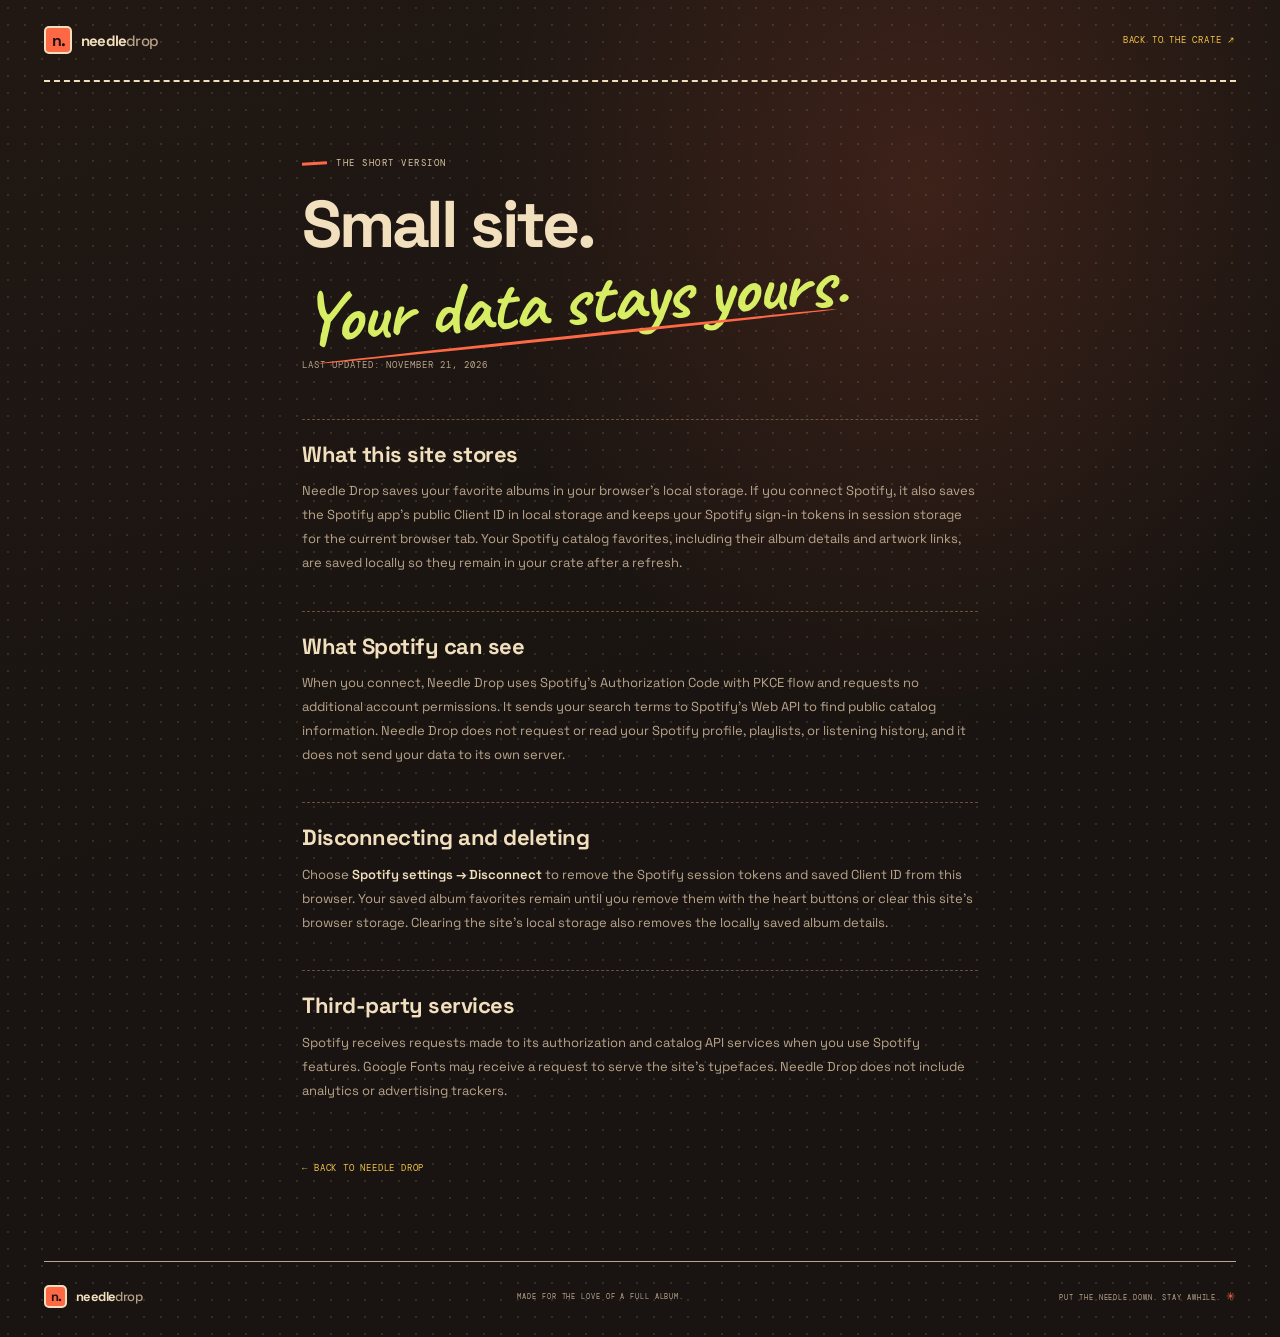
==== commit 1a9b09fa: "redesign" ====
--- a/privacy.html
+++ b/privacy.html
@@ -3,12 +3,12 @@
   <head>
     <meta charset="UTF-8" />
     <meta name="viewport" content="width=device-width, initial-scale=1.0" />
-    <meta name="theme-color" content="#11130f" />
+    <meta name="theme-color" content="#191411" />
     <title>Privacy — Needle Drop</title>
     <link rel="preconnect" href="https://fonts.googleapis.com" />
     <link rel="preconnect" href="https://fonts.gstatic.com" crossorigin />
     <link
-      href="https://fonts.googleapis.com/css2?family=DM+Mono:wght@400;500&family=DM+Sans:wght@400;500;600;700;800&family=Playfair+Display:ital,wght@0,600;1,600&display=swap"
+      href="https://fonts.googleapis.com/css2?family=Caveat:wght@600;700&family=DM+Mono:wght@400;500&family=Fraunces:ital,opsz,wght@0,9..144,600;1,9..144,600&family=Space+Grotesk:wght@400;500;600;700&display=swap"
       rel="stylesheet"
     />
     <link rel="stylesheet" href="styles.css" />
--- a/styles.css
+++ b/styles.css
@@ -1,16 +1,19 @@
 :root {
-  color-scheme: dark;
-  --page: #11130f;
-  --panel: #191b16;
-  --panel-lighter: #20221c;
-  --text: #edece3;
-  --muted: #8d8e82;
-  --muted-bright: #b7b8ab;
-  --accent: #c4ee53;
-  --rule: #303229;
+  color-scheme: light;
+  --page: #f3ead7;
+  --panel: #fff8e9;
+  --panel-lighter: #ead9ba;
+  --text: #29231e;
+  --muted: #766752;
+  --muted-bright: #524639;
+  --accent: #e34d35;
+  --blue: #315ad1;
+  --sun: #f3c84d;
+  --rule: #352c24;
   --mono: "DM Mono", monospace;
-  --sans: "DM Sans", sans-serif;
-  --serif: "Playfair Display", Georgia, serif;
+  --sans: "Space Grotesk", sans-serif;
+  --serif: "Fraunces", Georgia, serif;
+  --hand: "Caveat", cursive;
 }
 
 *, *::before, *::after { box-sizing: border-box; }
@@ -20,7 +23,8 @@
 body {
   margin: 0;
   background:
-    radial-gradient(ellipse at 74% 14%, rgba(107, 121, 67, .075), transparent 31%),
+    radial-gradient(circle at 12px 12px, rgba(53, 44, 36, .12) .7px, transparent .9px) 0 0 / 19px 19px,
+    radial-gradient(ellipse at 75% 13%, rgba(227, 77, 53, .10), transparent 31%),
     var(--page);
   color: var(--text);
   font-family: var(--sans);
@@ -32,14 +36,14 @@
 button { color: inherit; }
 a { color: inherit; text-decoration: none; }
 button:focus-visible, a:focus-visible, input:focus-visible, select:focus-visible { outline: 2px solid var(--accent); outline-offset: 4px; }
-::selection { color: var(--page); background: var(--accent); }
+::selection { color: var(--panel); background: var(--accent); }
 
 .page-shell { width: min(1192px, calc(100% - 88px)); margin-inline: auto; }
 .topbar { height: 82px; display: flex; align-items: center; justify-content: space-between; border-bottom: 1px solid var(--rule); }
 .wordmark { display: inline-flex; align-items: center; gap: 9px; font-size: 15px; font-weight: 800; letter-spacing: -.8px; }
 .wordmark-icon { display: grid; width: 28px; height: 28px; place-items: center; background: var(--accent); color: var(--page); font-size: 16px; font-weight: 800; letter-spacing: -1px; border-radius: 50%; }
 .wordmark-light { color: #888a7f; font-weight: 500; }
-.topbar-note, .saved-toggle, .eyebrow, .explore-link, .field-label, .filter-hint, .clear-filters, .results-count, .sort-label, .crate-footer, .site-footer, .hero-index, .hero-caption, .sleeve-kicker, .sleeve-artist, .sleeve-catalog, .album-genre, .album-meta, .album-detail-year, .album-related-label, .dialog-save, .empty-state .button-primary {
+.topbar-note, .saved-toggle, .eyebrow, .explore-link, .field-label, .filter-hint, .clear-filters, .results-count, .sort-label, .crate-footer, .site-footer, .hero-index, .album-genre, .album-meta, .album-detail-year, .album-related-label, .dialog-save, .empty-state .button-primary {
   font-family: var(--mono);
   font-size: 10px;
   letter-spacing: 1px;
@@ -56,7 +60,7 @@
 .spotify-mark { width: 15px; height: 15px; fill: #1ed760; }
 .spotify-mark path { fill: none; stroke: #12140f; stroke-linecap: round; stroke-width: 1.45; }
 
-.hero { position: relative; min-height: 430px; display: grid; grid-template-columns: 1fr 1fr; align-items: center; padding: 34px 0 38px; border-bottom: 1px solid var(--rule); overflow: hidden; }
+.hero { position: relative; min-height: 430px; display: grid; grid-template-columns: 1fr; align-items: center; padding: 34px 0 38px; border-bottom: 1px solid var(--rule); overflow: hidden; }
 .hero-copy { position: relative; z-index: 1; padding: 0 0 10px 22px; }
 .eyebrow { display: flex; align-items: center; gap: 9px; margin: 0 0 20px; color: var(--muted-bright); font-size: 9px; letter-spacing: 1.5px; }
 .eyebrow-line { display: inline-block; width: 19px; height: 1px; background: var(--accent); }
@@ -65,27 +69,9 @@
 .hero-description { max-width: 350px; margin: 21px 0 23px; color: #9c9d91; font-size: 13px; line-height: 1.75; }
 .explore-link { display: inline-flex; align-items: center; gap: 13px; color: var(--accent); font-size: 9px; transition: gap .2s ease; }
 .explore-link:hover { gap: 19px; }
-.hero-art { position: relative; width: min(445px, 100%); height: 345px; justify-self: center; }
-.hero-sleeve { position: absolute; z-index: 1; top: 20px; left: 58px; width: 260px; height: 260px; overflow: hidden; padding: 18px; background: linear-gradient(149deg, #d5ae6a 0%, #bd7657 45%, #533e43 100%); color: #171913; box-shadow: 0 19px 49px #0008; transform: rotate(-6deg); }
-.sleeve-kicker, .sleeve-artist, .sleeve-catalog { position: absolute; z-index: 2; font-size: 7px; letter-spacing: 1.35px; }
-.sleeve-kicker { top: 18px; left: 18px; }
-.sleeve-sun { position: absolute; width: 140px; height: 140px; top: 37px; right: 3px; border-radius: 50%; background: linear-gradient(145deg, #f1d59c, #e1b481); box-shadow: 0 0 50px #f4cb8130; }
-.sleeve-sun::after { content: ""; position: absolute; width: 175px; height: 175px; top: 71px; left: -56px; border: 1px solid #211d1940; border-radius: 50%; }
-.sleeve-title { position: absolute; z-index: 2; top: 74px; left: 18px; font: 600 38px/.9 var(--serif); letter-spacing: -2px; }
-.sleeve-title i { color: #eee3c7; }
-.sleeve-artist { left: 18px; bottom: 30px; }
-.sleeve-catalog { right: 17px; bottom: 17px; font-size: 6px; }
-.hero-vinyl { position: absolute; top: 46px; left: 231px; width: 257px; height: 257px; border-radius: 50%; background: repeating-radial-gradient(circle at center, #20211f 0, #20211f 2px, #151715 3px, #151715 4px); box-shadow: 0 19px 49px #0007; }
-.hero-vinyl::before { content: ""; position: absolute; inset: 45px; border: 1px solid #ffffff0b; border-radius: 50%; }
-.hero-vinyl::after { content: ""; position: absolute; inset: 77px; border: 1px solid #ffffff12; border-radius: 50%; }
-.hero-vinyl span { position: absolute; top: 50%; left: 50%; z-index: 1; width: 65px; height: 65px; transform: translate(-50%, -50%); border: 10px solid #aeb678; border-radius: 50%; background: #cfb983; }
-.hero-vinyl span::after { content: ""; position: absolute; top: 50%; left: 50%; width: 4px; height: 4px; transform: translate(-50%, -50%); border-radius: 50%; background: #37382d; }
-.hero-sticker { position: absolute; z-index: 2; top: 9px; right: 7px; display: grid; width: 73px; height: 73px; place-content: center; border: 1px solid #ffffff2e; border-radius: 50%; color: var(--text); font: 8px/1.5 var(--mono); letter-spacing: 1px; text-align: center; transform: rotate(9deg); }
-.hero-caption { position: absolute; left: 69px; bottom: 17px; color: #929386; font-size: 8px; letter-spacing: 1.1px; }
-.hero-caption span { color: var(--accent); font-size: 12px; margin-left: 8px; }
 .hero-index { position: absolute; bottom: 25px; right: 0; color: #66675c; font-size: 8px; }
 
-.discovery { padding: 65px 22px 0; }
+.discovery { padding: 78px 22px 0; }
 .section-heading, .results-heading { display: flex; align-items: end; justify-content: space-between; }
 .section-heading .eyebrow, .results-heading .eyebrow { margin-bottom: 13px; }
 h2 { margin: 0; font-size: clamp(32px, 4vw, 43px); line-height: 1.12; letter-spacing: -2px; font-weight: 600; }
@@ -119,12 +105,18 @@
 .filter-footer { display: flex; justify-content: space-between; align-items: center; gap: 14px; padding-top: 17px; margin-top: 18px; border-top: 1px solid #2d2f27; }
 .filter-hint { color: #7d7e73; font-size: 8px; letter-spacing: .3px; }
 .hint-star { margin-right: 6px; color: var(--accent); font-size: 11px; }
+.back-to-picks { color: var(--accent); font: 8px var(--mono); letter-spacing: .7px; }
+.back-to-picks:hover { color: var(--blue); }
+.back-to-picks span { margin-left: 4px; }
 .clear-filters { padding: 6px 0 6px 8px; color: #a2a395; background: transparent; border: 0; cursor: pointer; font-size: 8px; letter-spacing: 1px; }
 .clear-filters:hover { color: var(--accent); }
 .clear-filters span { margin-left: 5px; }
 
-.results { padding: 78px 22px 0; }
+.results { padding: 40px 22px 0; }
 .results-tools { display: flex; align-items: center; gap: 10px; padding-bottom: 5px; }
+.refine-link { margin-right: 10px; color: var(--accent); font: 8px var(--mono); letter-spacing: .8px; }
+.refine-link:hover { color: var(--blue); }
+.refine-link span { margin-left: 4px; }
 .results-count { margin-right: 12px; color: var(--muted); font-size: 9px; letter-spacing: .6px; }
 .sort-label { color: #73756a; font-size: 8px; letter-spacing: .9px; }
 .results-tools select { padding: 8px 26px 8px 0; color: var(--text); background: transparent; border: 0; border-radius: 0; outline-offset: 2px; font-size: 10px; appearance: none; background-image: url("data:image/svg+xml,%3Csvg xmlns='http://www.w3.org/2000/svg' width='10' height='7' viewBox='0 0 12 8'%3E%3Cpath d='m1 1 5 5 5-5' fill='none' stroke='%238d8e82' stroke-width='1.3'/%3E%3C/svg%3E"); background-repeat: no-repeat; background-position: right 3px center; }
@@ -135,7 +127,7 @@
 .catalog-status { min-height: 0; margin: 0; color: var(--muted); font-size: 11px; line-height: 1.7; }
 .catalog-status:not(:empty) { padding: 12px 0 0; }
 .catalog-status a { color: var(--accent); text-decoration: underline; text-underline-offset: 3px; }
-.album-grid { display: grid; grid-template-columns: repeat(4, minmax(0, 1fr)); gap: 34px 21px; margin-top: 26px; }
+.album-grid { display: grid; grid-template-columns: repeat(3, minmax(0, 1fr)); gap: 34px 21px; margin-top: 30px; }
 .album-card { min-width: 0; }
 .cover-wrap { position: relative; }
 .cover-button { position: relative; display: block; width: 100%; padding: 0; overflow: hidden; background: #20211d; border: 0; aspect-ratio: 1; cursor: pointer; }
@@ -274,9 +266,8 @@
   .page-shell { width: min(100% - 56px, 760px); }
   .hero { min-height: 385px; }
   .hero-copy { padding-left: 5px; }
-  .hero-art { transform: scale(.88); transform-origin: center; }
   .filter-grid { grid-template-columns: 1fr 1fr; gap: 20px; }
-  .album-grid { grid-template-columns: repeat(3, minmax(0, 1fr)); gap: 28px 18px; }
+  .album-grid { grid-template-columns: repeat(2, minmax(0, 1fr)); gap: 28px 18px; }
   .cover-bigtitle { font-size: clamp(18px, 3.2vw, 26px); }
 }
 
@@ -290,12 +281,8 @@
   .hero { min-height: auto; grid-template-columns: 1fr; padding: 53px 0 29px; }
   .hero-copy { padding: 0; }
   h1 { font-size: clamp(59px, 12vw, 75px); letter-spacing: -4px; }
+  .hero-wide-break { display: none; }
   .hero-description { max-width: 330px; margin-top: 15px; font-size: 12px; }
-  .hero-art { width: 100%; height: 304px; margin-top: 22px; transform: scale(.87); transform-origin: center top; }
-  .hero-sleeve { left: calc(50% - 151px); }
-  .hero-vinyl { left: calc(50% + 19px); }
-  .hero-sticker { right: 3%; }
-  .hero-caption { left: calc(50% - 141px); bottom: 11px; }
   .hero-index { right: 0; bottom: 11px; font-size: 7px; }
   .discovery { padding: 53px 0 0; }
   .section-heading, .results-heading { align-items: start; }
@@ -313,12 +300,15 @@
   .mood-label { padding: 0; margin-bottom: 12px; }
   .mood-chips { gap: 6px; }
   .mood-chip { padding: 6px 9px; font-size: 9px; }
-  .filter-hint { max-width: 70%; font-size: 7px; line-height: 1.5; }
+  .filter-footer { flex-wrap: wrap; }
+  .filter-hint { flex: 0 0 100%; max-width: none; font-size: 7px; line-height: 1.5; }
+  .back-to-picks { margin-left: auto; font-size: 7px; }
   .clear-filters { flex: 0 0 auto; font-size: 7px; }
-  .results { padding: 58px 0 0; }
+  .results { padding: 38px 0 0; }
   .results-heading { align-items: end; gap: 8px; }
   .results-heading > div:first-child { min-width: 0; }
   .results-tools { flex-wrap: wrap; justify-content: end; gap: 4px 8px; padding-bottom: 2px; }
+  .refine-link { order: 4; flex: 0 0 100%; margin-right: 0; text-align: right; }
   .results-count { flex: 0 0 100%; margin-right: 0; text-align: right; font-size: 8px; }
   .sort-label { font-size: 7px; }
   .results-tools select { font-size: 9px; }
@@ -348,3 +338,224 @@
 @media (prefers-reduced-motion: reduce) {
   *, *::before, *::after { scroll-behavior: auto !important; transition-duration: .01ms !important; animation-duration: .01ms !important; animation-iteration-count: 1 !important; }
 }
+
+.wordmark-icon { border: 2px solid var(--text); border-radius: 5px; }
+.topbar { border-bottom: 2px dashed var(--text); }
+.hero { border-color: var(--text); }
+.status-dot { background: var(--accent); box-shadow: none; }
+.spotify-connect { border: 2px solid var(--text); background: var(--panel); color: var(--text); box-shadow: 2px 2px 0 var(--text); }
+.spotify-connect:hover { border-color: #1ed760; background: #e9f5e8; color: #206b38; box-shadow: 2px 2px 0 #1ed760; }
+.hero-index { color: var(--muted); }
+h1 { position: relative; font-family: var(--sans); font-size: clamp(58px, 7vw, 84px); font-weight: 700; line-height: .91; letter-spacing: -5.3px; }
+h1 em, h2 em { position: relative; display: inline-block; color: var(--blue); font-family: var(--hand); font-size: 1.12em; font-weight: 700; font-style: normal; letter-spacing: -1px; transform: rotate(-4deg); }
+h1 em::after, h2 em::after { position: absolute; right: 2%; bottom: .02em; left: 2%; height: 3px; border-radius: 50%; background: var(--accent); content: ""; transform: rotate(-2deg); }
+h2 { font-family: var(--sans); font-weight: 700; letter-spacing: -1.8px; }
+.hero-description, .section-aside, .album-artist, .spotify-intro, .privacy-page section p { color: var(--muted); }
+.explore-link, .eyebrow-line, .hint-star, .footer-star { color: var(--accent); }
+.eyebrow { color: var(--text); }
+.eyebrow-line { width: 25px; height: 3px; background: var(--accent); transform: rotate(-3deg); }
+.explore-link { font-weight: 500; }
+.filter-panel { border: 2px dashed var(--text); background: var(--panel); box-shadow: 5px 5px 0 var(--blue); }
+.empty-state { border: 2px dashed var(--text); background: var(--panel); box-shadow: 5px 5px 0 var(--sun); }
+.filter-field select, .search-wrap, .year-inputs, .custom-genre-input, .spotify-client-input, .redirect-box {
+  border: 1.5px solid var(--text);
+  background-color: #fffdf6;
+  color: var(--text);
+}
+.filter-field select option { background: #fffdf6; color: var(--text); }
+.year-inputs input, .search-wrap input { color: var(--text); }
+.year-inputs input::placeholder, .search-wrap input::placeholder, .custom-genre-input::placeholder, .spotify-client-input::placeholder { color: #83745f; }
+.year-dash, .field-label > span { color: var(--accent); }
+.field-label, .spotify-client-label { color: var(--text); }
+.search-wrap svg { stroke: #817565; }
+.mood-row, .filter-footer { border-color: var(--text); border-top-style: dashed; }
+.mood-chip { border: 1.5px dashed var(--text); color: var(--text); background: #fffdf6; }
+.mood-chip:nth-child(3n + 1) { transform: rotate(-1.5deg); }
+.mood-chip:nth-child(3n) { transform: rotate(1.3deg); }
+.mood-chip:hover { border-color: var(--blue); color: var(--blue); transform: rotate(0) translateY(-2px); }
+.mood-chip[aria-pressed="true"] { border: 2px solid var(--text); background: var(--sun); color: var(--text); box-shadow: 2px 2px 0 var(--accent); }
+.filter-hint, .clear-filters, .sort-label, .results-count, .catalog-status, .crate-footer, .site-footer { color: var(--muted); }
+.clear-filters { color: var(--text); }
+.clear-filters:hover { color: var(--accent); transform: rotate(-2deg); }
+.results-tools select { color: var(--text); }
+.active-filter { border: 1px solid var(--text); background: var(--sun); color: var(--text); transform: rotate(-1deg); }
+.active-filter button { color: var(--accent); }
+.catalog-status a { color: var(--accent); }
+.album-grid { gap: 29px 21px; }
+.album-card { padding: 8px; border: 1.5px solid var(--text); background: var(--panel); box-shadow: 3px 4px 0 var(--text); transition: transform .18s ease, box-shadow .18s ease; }
+.album-card:hover { transform: translateY(-4px) rotate(-.4deg); box-shadow: 5px 7px 0 var(--blue); }
+.cover-button { border: 1px solid var(--text); border-radius: 3px; background: #e4dacb; }
+.spotify-cover-button { border-radius: 8px; }
+.spotify-cover-button:hover .cover-art { transform: none; }
+.favorite-button { background: #29241fdb; border-color: #fff9; color: #fffaf0; }
+.favorite-button[aria-pressed="true"] { background: var(--accent); border-color: var(--accent); color: #fffaf0; }
+.favorite-button.inline-favorite { border: 1.5px solid var(--text); background: var(--sun); color: var(--text); }
+.favorite-button.inline-favorite[aria-pressed="true"] { border-color: var(--accent); background: var(--accent); color: #fffaf0; }
+.album-info { padding: 11px 3px 3px; }
+.album-genre { display: inline-block; padding: 4px 6px; border: 1px solid var(--text); background: var(--blue); color: #fff8e9; transform: rotate(-1deg); }
+.album-detail-year, .album-related-label { color: var(--accent); }
+.album-title { font-family: var(--sans); font-weight: 700; }
+.album-meta { color: #655744; }
+.album-title-row .album-detail-button:hover .album-title { color: var(--accent); }
+.spotify-card-link { color: var(--text); font-weight: 600; }
+.empty-state h3 { color: var(--text); }
+.empty-state p { color: var(--muted); }
+.empty-icon { color: var(--accent); }
+.button-primary { border: 2px solid var(--text); background: var(--sun); color: var(--text); box-shadow: 3px 3px 0 var(--text); font-weight: 500; }
+.button-primary:hover { border-color: var(--text); background: var(--accent); color: #fff8e9; }
+.crate-footer { border-color: var(--text); border-top-style: dashed; }
+.crate-footer button { color: var(--accent); }
+.crate-footer button:hover, .spotify-link:hover { color: var(--blue); }
+.site-footer { border-color: var(--text); }
+.site-footer > span a, .privacy-back { color: #695b4a; }
+.site-footer > span a:hover, .privacy-back:hover { color: var(--accent); }
+.privacy-updated { color: var(--muted); }
+.privacy-page section { border-color: var(--text); border-top-style: dashed; }
+.privacy-page strong { color: var(--text); }
+.album-dialog, .spotify-dialog { border: 2px solid var(--text); background: var(--panel); color: var(--text); box-shadow: 7px 7px 0 var(--blue); }
+.album-dialog::backdrop, .spotify-dialog::backdrop { background: #29231e88; }
+.dialog-close { border: 2px solid var(--text); background: var(--sun); color: var(--text); transform: rotate(5deg); }
+.dialog-artist, .spotify-intro, .spotify-steps { color: var(--muted); }
+.dialog-description { color: #4f4235; }
+.album-related { color: var(--accent); }
+.dialog-save { border: 1.5px solid var(--text); color: var(--text); }
+.dialog-save:hover, .dialog-save[aria-pressed="true"] { border-color: var(--accent); color: var(--accent); }
+.spotify-link { color: var(--accent); }
+.redirect-box { background: var(--page); }
+.redirect-box code { color: var(--blue); }
+.spotify-policy-note { border-color: var(--accent); background: #f5e7bb; color: #4f4235; }
+.spotify-error { background: #f7ded4; color: #8e3427; }
+.button-secondary { border-color: var(--text); color: var(--text); }
+.button-secondary:hover { border-color: var(--accent); color: var(--accent); }
+.spotify-dialog-content .eyebrow { color: var(--accent); }
+.privacy-back { color: var(--text); }
+
+@media (max-width: 620px) {
+  h1 { font-size: clamp(45px, 11vw, 57px); letter-spacing: -3px; }
+  .album-grid { gap: 23px 13px; }
+  .album-card { padding: 6px; box-shadow: 2px 3px 0 var(--text); }
+}
+
+:root {
+  color-scheme: dark;
+  --page: #191411;
+  --panel: #241c17;
+  --panel-lighter: #34251d;
+  --text: #f2dfbd;
+  --muted: #baa58b;
+  --muted-bright: #dbc5a5;
+  --accent: #ff6845;
+  --blue: #d7ed63;
+  --sun: #f2c448;
+  --rule: #67503e;
+}
+
+body {
+  background:
+    radial-gradient(circle at 8px 8px, rgba(246, 226, 190, .12) .7px, transparent 1px) 0 0 / 17px 17px,
+    radial-gradient(ellipse at 72% 14%, rgba(255, 104, 69, .14), transparent 34%),
+    linear-gradient(160deg, #211813, var(--page) 55%);
+}
+
+.topbar { border-bottom-color: var(--text); }
+.hero { border-bottom: 1px solid var(--muted); }
+.site-footer { border-top-color: var(--muted); }
+.wordmark-light { color: #b7a085; }
+.topbar-note, .hero-index, .section-aside, .filter-hint,
+.results-count, .sort-label, .catalog-status, .crate-footer, .site-footer,
+.privacy-updated { color: var(--muted); }
+.eyebrow, .field-label, .spotify-client-label { color: var(--muted-bright); }
+.status-dot { background: var(--accent); }
+.spotify-connect { border-color: #67503e; background: #241c17; color: var(--text); box-shadow: 2px 2px 0 var(--accent); }
+.spotify-connect:hover { border-color: #1ed760; background: #202c20; color: #65e485; box-shadow: 2px 2px 0 #1ed760; }
+.spotify-mark path { stroke: #12140f; }
+h1, h2 { color: var(--text); }
+h1 em, h2 em { color: var(--blue); }
+h1 em::after, h2 em::after { background: var(--accent); }
+.explore-link, .eyebrow-line, .hint-star, .footer-star { color: var(--accent); }
+.filter-panel { border-color: var(--text); background: #221a15eF; box-shadow: 5px 5px 0 var(--blue); }
+.filter-field select, .search-wrap, .year-inputs, .custom-genre-input,
+.spotify-client-input, .redirect-box {
+  border-color: #80654d;
+  background-color: #17120f;
+  color: var(--text);
+}
+.filter-field select option { background: #211914; color: var(--text); }
+.year-inputs input, .search-wrap input { color: var(--text); }
+.year-inputs input::placeholder, .search-wrap input::placeholder,
+.custom-genre-input::placeholder, .spotify-client-input::placeholder { color: #9c866c; }
+.year-dash, .field-label > span { color: var(--sun); }
+.search-wrap svg { stroke: var(--muted); }
+.mood-row, .filter-footer { border-color: #755a43; }
+.mood-chip { border-color: #947453; background: #2a2019; color: var(--text); }
+.mood-chip:nth-child(3n + 1) { border-style: dashed; }
+.mood-chip:nth-child(3n + 2) { border-style: solid; transform: rotate(1deg); }
+.mood-chip:nth-child(3n) { border-color: var(--accent); }
+.mood-chip:hover { border-color: var(--blue); background: #34351e; color: var(--blue); }
+.mood-chip[aria-pressed="true"] { border-color: var(--sun); background: var(--sun); color: #211813; box-shadow: 2px 2px 0 var(--accent); }
+.clear-filters, .results-tools select { color: var(--text); }
+.active-filter { border-color: var(--sun); background: #483719; color: var(--text); }
+.active-filter button { color: var(--accent); }
+.album-grid { align-items: start; }
+.album-card {
+  border-color: #99724d;
+  border-style: solid dashed dashed solid;
+  background: #251c16;
+  box-shadow: 3px 4px 0 #73503a;
+}
+.album-card:nth-child(4n + 2) { margin-top: 15px; }
+.album-card:nth-child(4n + 3) { margin-top: 5px; }
+.album-card:hover { box-shadow: 5px 7px 0 var(--accent); }
+.cover-button { border-color: #b39572; background: #31231b; }
+.spotify-cover-button { border-color: var(--muted-bright); }
+.favorite-button.inline-favorite { border-color: #a1815d; background: #3a2a1c; color: var(--sun); }
+.favorite-button.inline-favorite[aria-pressed="true"] { border-color: var(--accent); background: var(--accent); color: #201510; }
+.album-genre { border-color: var(--sun); background: var(--sun); color: #211813; }
+.album-title, .album-title-row .album-detail-button { color: var(--text); }
+.album-artist, .album-meta { color: var(--muted); }
+.spotify-card-link { color: var(--text); }
+.spotify-card-link:hover { color: #65e485; }
+.empty-state { border-color: var(--text); background: #241c17; box-shadow: 5px 5px 0 var(--accent); }
+.empty-state h3, .empty-state p { color: var(--text); }
+.empty-state p { color: var(--muted); }
+.empty-icon { color: var(--sun); }
+.button-primary { border-color: var(--sun); background: var(--sun); color: #211813; box-shadow: 3px 3px 0 var(--accent); }
+.button-primary:hover { border-color: var(--accent); background: var(--accent); color: #211813; }
+.crate-footer { border-top-color: var(--muted); }
+.crate-footer button, .privacy-back { color: var(--sun); }
+.crate-footer button:hover, .privacy-back:hover { color: var(--accent); }
+.privacy-page section { border-color: #67503e; }
+.privacy-page section p { color: var(--muted); }
+.privacy-page strong { color: var(--text); }
+.site-footer > span a { color: var(--sun); }
+.site-footer > span a:hover { color: var(--accent); }
+.album-dialog, .spotify-dialog {
+  border-color: #8a674a;
+  background: #211914;
+  color: var(--text);
+  box-shadow: 7px 7px 0 var(--accent);
+}
+.album-dialog::backdrop, .spotify-dialog::backdrop { background: #090706c9; }
+.dialog-close { border-color: var(--text); background: var(--sun); color: #211813; }
+.dialog-artist, .spotify-intro, .spotify-steps { color: var(--muted); }
+.dialog-description { color: #ddc9aa; }
+.album-related-label, .album-detail-year { color: var(--sun); }
+.album-related { color: var(--blue); }
+.dialog-save { border-color: #927251; color: var(--text); }
+.dialog-save:hover, .dialog-save[aria-pressed="true"] { border-color: var(--sun); color: var(--sun); }
+.spotify-link, .spotify-steps a { color: var(--sun); }
+.redirect-box { background: #191411; }
+.redirect-box code { color: var(--blue); }
+.spotify-policy-note { border-color: var(--accent); background: #36261a; color: var(--text); }
+.spotify-error { background: #4a2118; color: #ffc2a8; }
+.button-secondary { border-color: #947453; color: var(--text); }
+.button-secondary:hover { border-color: var(--sun); color: var(--sun); }
+
+@media (max-width: 900px) {
+  .album-card:nth-child(4n + 2), .album-card:nth-child(4n + 3) { margin-top: 0; }
+  .album-card:nth-child(2n + 2) { margin-top: 11px; }
+}
+
+@media (max-width: 620px) {
+  .album-card:nth-child(2n + 2) { margin-top: 7px; }
+}
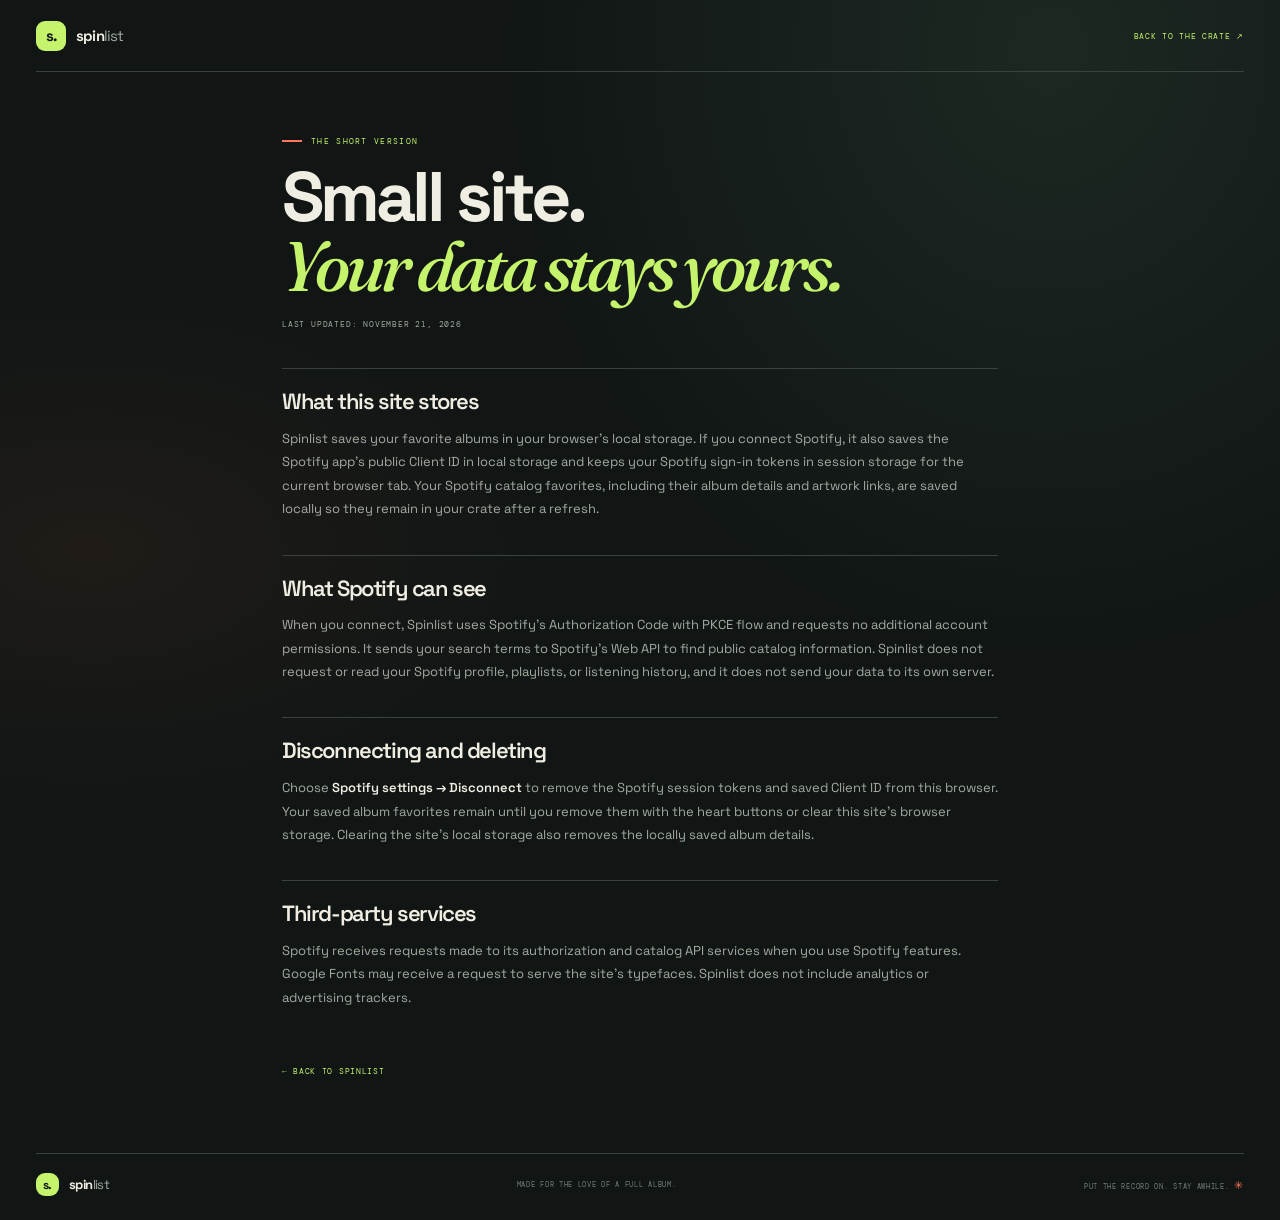
==== commit 3292c15d: "redisng 2" ====
--- a/privacy.html
+++ b/privacy.html
@@ -4,7 +4,7 @@
     <meta charset="UTF-8" />
     <meta name="viewport" content="width=device-width, initial-scale=1.0" />
     <meta name="theme-color" content="#191411" />
-    <title>Privacy — Needle Drop</title>
+    <title>Privacy — Spinlist</title>
     <link rel="preconnect" href="https://fonts.googleapis.com" />
     <link rel="preconnect" href="https://fonts.gstatic.com" crossorigin />
     <link
@@ -16,9 +16,9 @@
   <body>
     <div class="page-shell">
       <header class="topbar">
-        <a class="wordmark" href="index.html" aria-label="Needle Drop home">
-          <span class="wordmark-icon" aria-hidden="true">n.</span>
-          <span>needle<span class="wordmark-light">drop</span></span>
+        <a class="wordmark" href="index.html" aria-label="Spinlist home">
+          <span class="wordmark-icon" aria-hidden="true">s.</span>
+          <span>spin<span class="wordmark-light">list</span></span>
         </a>
         <a class="privacy-back" href="index.html">BACK TO THE CRATE <span aria-hidden="true">↗</span></a>
       </header>
@@ -29,12 +29,12 @@
 
         <section>
           <h2>What this site stores</h2>
-          <p>Needle Drop saves your favorite albums in your browser’s local storage. If you connect Spotify, it also saves the Spotify app’s public Client ID in local storage and keeps your Spotify sign-in tokens in session storage for the current browser tab. Your Spotify catalog favorites, including their album details and artwork links, are saved locally so they remain in your crate after a refresh.</p>
+          <p>Spinlist saves your favorite albums in your browser’s local storage. If you connect Spotify, it also saves the Spotify app’s public Client ID in local storage and keeps your Spotify sign-in tokens in session storage for the current browser tab. Your Spotify catalog favorites, including their album details and artwork links, are saved locally so they remain in your crate after a refresh.</p>
         </section>
 
         <section>
           <h2>What Spotify can see</h2>
-          <p>When you connect, Needle Drop uses Spotify’s Authorization Code with PKCE flow and requests no additional account permissions. It sends your search terms to Spotify’s Web API to find public catalog information. Needle Drop does not request or read your Spotify profile, playlists, or listening history, and it does not send your data to its own server.</p>
+          <p>When you connect, Spinlist uses Spotify’s Authorization Code with PKCE flow and requests no additional account permissions. It sends your search terms to Spotify’s Web API to find public catalog information. Spinlist does not request or read your Spotify profile, playlists, or listening history, and it does not send your data to its own server.</p>
         </section>
 
         <section>
@@ -44,18 +44,18 @@
 
         <section>
           <h2>Third-party services</h2>
-          <p>Spotify receives requests made to its authorization and catalog API services when you use Spotify features. Google Fonts may receive a request to serve the site’s typefaces. Needle Drop does not include analytics or advertising trackers.</p>
+          <p>Spotify receives requests made to its authorization and catalog API services when you use Spotify features. Google Fonts may receive a request to serve the site’s typefaces. Spinlist does not include analytics or advertising trackers.</p>
         </section>
 
-        <a class="privacy-back privacy-bottom-link" href="index.html">← BACK TO NEEDLE DROP</a>
+        <a class="privacy-back privacy-bottom-link" href="index.html">← BACK TO SPINLIST</a>
       </main>
       <footer class="site-footer">
-        <a class="wordmark footer-wordmark" href="index.html" aria-label="Needle Drop home">
-          <span class="wordmark-icon" aria-hidden="true">n.</span>
-          <span>needle<span class="wordmark-light">drop</span></span>
+        <a class="wordmark footer-wordmark" href="index.html" aria-label="Spinlist home">
+          <span class="wordmark-icon" aria-hidden="true">s.</span>
+          <span>spin<span class="wordmark-light">list</span></span>
         </a>
         <span>MADE FOR THE LOVE OF A FULL ALBUM.</span>
-        <span>PUT THE NEEDLE DOWN. STAY AWHILE. <span class="footer-star">✳</span></span>
+        <span>PUT THE RECORD ON. STAY AWHILE. <span class="footer-star">✳</span></span>
       </footer>
     </div>
   </body>
--- a/styles.css
+++ b/styles.css
@@ -1,15 +1,14 @@
 :root {
-  color-scheme: light;
-  --page: #f3ead7;
-  --panel: #fff8e9;
-  --panel-lighter: #ead9ba;
-  --text: #29231e;
-  --muted: #766752;
-  --muted-bright: #524639;
-  --accent: #e34d35;
-  --blue: #315ad1;
-  --sun: #f3c84d;
-  --rule: #352c24;
+  color-scheme: dark;
+  --page: #111615;
+  --panel: #1b2220;
+  --panel-raised: #242d29;
+  --text: #f0eee3;
+  --muted: #a4aaa0;
+  --muted-dim: #747d76;
+  --accent: #c5f36b;
+  --signal: #ff765a;
+  --line: #39433e;
   --mono: "DM Mono", monospace;
   --sans: "Space Grotesk", sans-serif;
   --serif: "Fraunces", Georgia, serif;
@@ -17,125 +16,237 @@
 }
 
 *, *::before, *::after { box-sizing: border-box; }
-
 html { scroll-behavior: smooth; scroll-padding-top: 24px; }
-
 body {
   margin: 0;
-  background:
-    radial-gradient(circle at 12px 12px, rgba(53, 44, 36, .12) .7px, transparent .9px) 0 0 / 19px 19px,
-    radial-gradient(ellipse at 75% 13%, rgba(227, 77, 53, .10), transparent 31%),
-    var(--page);
   color: var(--text);
   font-family: var(--sans);
   -webkit-font-smoothing: antialiased;
-}
-
+  background:
+    radial-gradient(ellipse at 82% 4%, #334b3c58, transparent 34rem),
+    radial-gradient(ellipse at 7% 45%, #6534252d, transparent 28rem),
+    var(--page);
+}
 button, input, select { font: inherit; }
 button, a, select { -webkit-tap-highlight-color: transparent; }
 button { color: inherit; }
 a { color: inherit; text-decoration: none; }
-button:focus-visible, a:focus-visible, input:focus-visible, select:focus-visible { outline: 2px solid var(--accent); outline-offset: 4px; }
-::selection { color: var(--panel); background: var(--accent); }
-
-.page-shell { width: min(1192px, calc(100% - 88px)); margin-inline: auto; }
-.topbar { height: 82px; display: flex; align-items: center; justify-content: space-between; border-bottom: 1px solid var(--rule); }
-.wordmark { display: inline-flex; align-items: center; gap: 9px; font-size: 15px; font-weight: 800; letter-spacing: -.8px; }
-.wordmark-icon { display: grid; width: 28px; height: 28px; place-items: center; background: var(--accent); color: var(--page); font-size: 16px; font-weight: 800; letter-spacing: -1px; border-radius: 50%; }
-.wordmark-light { color: #888a7f; font-weight: 500; }
-.topbar-note, .saved-toggle, .eyebrow, .explore-link, .field-label, .filter-hint, .clear-filters, .results-count, .sort-label, .crate-footer, .site-footer, .hero-index, .album-genre, .album-meta, .album-detail-year, .album-related-label, .dialog-save, .empty-state .button-primary {
+button:focus-visible, a:focus-visible, input:focus-visible, select:focus-visible { outline: 2px solid var(--accent); outline-offset: 3px; }
+::selection { color: var(--page); background: var(--accent); }
+
+.page-shell { width: min(1280px, calc(100% - 72px)); margin-inline: auto; }
+.topbar {
+  min-height: 72px;
+  display: flex;
+  align-items: center;
+  justify-content: space-between;
+  gap: 20px;
+  border-bottom: 1px solid var(--line);
+}
+.wordmark { display: inline-flex; align-items: center; gap: 10px; font-size: 15px; font-weight: 700; letter-spacing: -.8px; }
+.wordmark-icon {
+  display: grid;
+  width: 30px;
+  height: 30px;
+  place-items: center;
+  border-radius: 9px;
+  background: var(--accent);
+  color: var(--page);
+  font-size: 15px;
+  font-weight: 700;
+}
+.wordmark-light { color: var(--muted); font-weight: 400; }
+.topbar-note, .saved-toggle, .eyebrow, .field-label, .genre-count, .genre-choice-count,
+.genre-note, .filter-hint, .clear-filters, .results-count, .album-genre, .album-meta,
+.album-detail-year, .album-related-label, .dialog-save, .empty-state .button-primary,
+.privacy-back, .site-footer {
   font-family: var(--mono);
+  font-size: 9px;
+  letter-spacing: .8px;
+}
+.topbar-note { display: flex; align-items: center; gap: 9px; color: var(--muted); font-size: 8px; letter-spacing: 1.1px; }
+.status-dot { width: 7px; height: 7px; border-radius: 50%; background: var(--accent); box-shadow: 0 0 14px #c5f36b88; }
+.topbar-actions { display: flex; align-items: center; gap: 16px; }
+.spotify-connect {
+  display: inline-flex;
+  align-items: center;
+  gap: 8px;
+  padding: 9px 13px;
+  border: 1px solid var(--line);
+  border-radius: 9px;
+  background: var(--panel);
+  color: var(--text);
   font-size: 10px;
+  cursor: pointer;
+  transition: border-color .18s ease, background .18s ease;
+}
+.spotify-connect:hover { border-color: #1ed760; background: #1d2b22; }
+.spotify-mark { width: 15px; height: 15px; fill: #1ed760; }
+.spotify-mark path { fill: none; stroke: #10130f; stroke-linecap: round; stroke-width: 1.45; }
+.saved-toggle { display: inline-flex; align-items: center; gap: 8px; padding: 8px 0; border: 0; background: none; color: var(--muted); cursor: pointer; }
+.saved-toggle:hover, .saved-toggle[aria-pressed="true"] { color: var(--accent); }
+.saved-toggle svg { width: 15px; fill: none; stroke: currentColor; stroke-width: 1.7; }
+.saved-count { min-width: 20px; padding: 3px 6px; border-radius: 20px; background: var(--panel-raised); color: var(--text); text-align: center; font-size: 9px; }
+
+.welcome {
+  min-height: 206px;
+  display: flex;
+  align-items: center;
+  justify-content: space-between;
+  gap: 35px;
+  padding: 35px 2px 32px;
+  border-bottom: 1px solid var(--line);
+}
+.welcome-copy { max-width: 850px; }
+.eyebrow { display: flex; align-items: center; gap: 9px; margin: 0 0 13px; color: var(--accent); font-size: 8px; letter-spacing: 1.3px; }
+.eyebrow-line { width: 20px; height: 2px; display: inline-block; background: var(--signal); }
+h1 { margin: 0; font-size: clamp(52px, 6.7vw, 82px); line-height: .96; letter-spacing: -5.5px; font-weight: 700; }
+h1 em, h2 em { color: var(--accent); font-family: var(--serif); font-weight: 500; font-style: italic; }
+.welcome-copy > p:last-child { max-width: 520px; margin: 13px 0 0; color: var(--muted); font-size: 12px; line-height: 1.7; }
+.welcome-stamp {
+  flex: 0 0 155px;
+  padding: 16px 13px;
+  transform: rotate(3deg);
+  border: 1px solid #596149;
+  border-radius: 14px 5px 14px 5px;
+  background: #252e25;
+  color: var(--accent);
+  font: 8px/1.6 var(--mono);
   letter-spacing: 1px;
-}
-.topbar-note { display: flex; align-items: center; gap: 9px; color: var(--muted); font-size: 9px; letter-spacing: 1.25px; }
-.status-dot { width: 6px; height: 6px; display: inline-block; border-radius: 50%; background: var(--accent); box-shadow: 0 0 12px rgba(196, 238, 83, .46); }
-.saved-toggle { display: inline-flex; align-items: center; gap: 8px; padding: 9px 0 9px 12px; color: var(--muted-bright); background: transparent; border: 0; cursor: pointer; letter-spacing: .3px; transition: color .18s ease; }
-.saved-toggle:hover, .saved-toggle[aria-pressed="true"] { color: var(--accent); }
-.saved-toggle svg { width: 14px; fill: none; stroke: currentColor; stroke-width: 1.7; }
-.saved-count { min-width: 20px; padding: 3px 5px; background: #23251e; color: var(--muted-bright); border-radius: 20px; text-align: center; font-size: 9px; }
-.topbar-actions { display: flex; align-items: center; gap: 12px; }
-.spotify-connect { display: inline-flex; align-items: center; gap: 7px; padding: 8px 11px; border: 1px solid #3b4730; background: #1b2117; color: var(--text); font-size: 10px; cursor: pointer; transition: border-color .18s, color .18s; }
-.spotify-connect:hover { border-color: #1ed760; color: #1ed760; }
-.spotify-mark { width: 15px; height: 15px; fill: #1ed760; }
-.spotify-mark path { fill: none; stroke: #12140f; stroke-linecap: round; stroke-width: 1.45; }
-
-.hero { position: relative; min-height: 430px; display: grid; grid-template-columns: 1fr; align-items: center; padding: 34px 0 38px; border-bottom: 1px solid var(--rule); overflow: hidden; }
-.hero-copy { position: relative; z-index: 1; padding: 0 0 10px 22px; }
-.eyebrow { display: flex; align-items: center; gap: 9px; margin: 0 0 20px; color: var(--muted-bright); font-size: 9px; letter-spacing: 1.5px; }
-.eyebrow-line { display: inline-block; width: 19px; height: 1px; background: var(--accent); }
-h1 { margin: 0; font-size: clamp(52px, 6.1vw, 78px); line-height: .99; letter-spacing: -5.3px; font-weight: 600; }
-h1 em, h2 em { color: var(--accent); font-family: var(--serif); font-weight: 600; }
-.hero-description { max-width: 350px; margin: 21px 0 23px; color: #9c9d91; font-size: 13px; line-height: 1.75; }
-.explore-link { display: inline-flex; align-items: center; gap: 13px; color: var(--accent); font-size: 9px; transition: gap .2s ease; }
-.explore-link:hover { gap: 19px; }
-.hero-index { position: absolute; bottom: 25px; right: 0; color: #66675c; font-size: 8px; }
-
-.discovery { padding: 78px 22px 0; }
-.section-heading, .results-heading { display: flex; align-items: end; justify-content: space-between; }
-.section-heading .eyebrow, .results-heading .eyebrow { margin-bottom: 13px; }
-h2 { margin: 0; font-size: clamp(32px, 4vw, 43px); line-height: 1.12; letter-spacing: -2px; font-weight: 600; }
-.section-aside { margin: 0 0 4px; color: var(--muted); font-size: 11px; line-height: 1.75; text-align: right; }
-.filter-panel { margin-top: 29px; padding: 25px 26px 17px; border: 1px solid #303229; background: linear-gradient(120deg, #191b16, #161813 76%); }
-.filter-grid { display: grid; grid-template-columns: 1fr 1.13fr .72fr 1.35fr; gap: 24px; }
-.filter-field { display: flex; min-width: 0; flex-direction: column; gap: 12px; }
-.field-label { display: block; color: #a4a597; font-size: 8px; letter-spacing: 1px; }
-.field-label > span { margin-right: 7px; color: #73756a; }
-.filter-field select, .search-wrap, .year-inputs { width: 100%; height: 37px; border: 1px solid #37392f; background-color: #12140f; color: var(--text); }
-.custom-genre-input { width: 100%; height: 37px; padding: 0 10px; border: 1px solid #37392f; background: #12140f; color: var(--text); font-size: 10px; }
-.custom-genre-input::placeholder { color: #77786d; }
-.filter-field select { padding: 0 31px 0 11px; font-size: 11px; border-radius: 0; appearance: none; background-image: url("data:image/svg+xml,%3Csvg xmlns='http://www.w3.org/2000/svg' width='12' height='8' viewBox='0 0 12 8'%3E%3Cpath d='m1 1 5 5 5-5' fill='none' stroke='%238d8e82' stroke-width='1.3'/%3E%3C/svg%3E"); background-repeat: no-repeat; background-position: right 11px center; }
-.filter-field select option { background: #191b16; }
-.year-inputs { display: flex; align-items: center; gap: 8px; padding-inline: 9px; }
-.year-inputs input { width: 50%; min-width: 0; border: 0; outline: 0; background: transparent; color: var(--text); font-family: var(--mono); font-size: 10px; }
-.year-inputs input::placeholder { color: #77786d; }
+  text-align: center;
+}
+.picker-layout { display: grid; grid-template-columns: minmax(330px, .82fr) minmax(0, 1.18fr); align-items: start; gap: 24px; padding: 28px 0 66px; }
+.picker-controls { display: grid; gap: 13px; }
+.genre-panel, .refinements, .pick-stage { border: 1px solid var(--line); border-radius: 16px; background: #181f1d; }
+.genre-panel { padding: 20px; }
+.panel-heading { display: flex; align-items: end; justify-content: space-between; gap: 12px; margin-bottom: 14px; }
+.panel-heading .eyebrow { margin-bottom: 8px; color: var(--muted-dim); }
+h2 { margin: 0; font-size: clamp(24px, 3vw, 33px); line-height: 1.08; letter-spacing: -1.4px; font-weight: 600; }
+.genre-count { padding: 5px 7px; border: 1px solid var(--line); border-radius: 6px; color: var(--muted); font-size: 7px; white-space: nowrap; }
+.genre-choices { display: grid; grid-template-columns: repeat(2, minmax(0, 1fr)); gap: 7px; }
+.genre-choice {
+  min-width: 0;
+  min-height: 37px;
+  display: flex;
+  align-items: center;
+  justify-content: space-between;
+  gap: 8px;
+  padding: 7px 9px;
+  border: 1px solid #343e39;
+  border-radius: 8px;
+  background: #202724;
+  color: #d3d5ca;
+  font-size: 10px;
+  text-align: left;
+  cursor: pointer;
+  transition: border-color .16s ease, background .16s ease, color .16s ease, transform .16s ease;
+}
+.genre-choice:hover { transform: translateY(-1px); border-color: #76806c; color: var(--text); }
+.genre-choice[aria-pressed="true"] { border-color: var(--accent); background: #29351f; color: var(--accent); }
+.genre-choice-count { color: var(--muted-dim); font-size: 7px; }
+.genre-choice[aria-pressed="true"] .genre-choice-count { color: var(--accent); }
+.genre-note { margin: 12px 0 0; color: var(--muted-dim); font-size: 7px; letter-spacing: .3px; }
+.custom-genre-input {
+  width: 100%;
+  height: 38px;
+  margin-top: 9px;
+  padding: 0 10px;
+  border: 1px solid var(--line);
+  border-radius: 8px;
+  background: #111716;
+  color: var(--text);
+  font-size: 10px;
+}
+.custom-genre-input::placeholder { color: var(--muted-dim); }
+.custom-genre-input[hidden] { display: none; }
+
+.refinements { overflow: hidden; }
+.refinements summary {
+  display: flex;
+  align-items: center;
+  justify-content: space-between;
+  gap: 12px;
+  padding: 15px 17px;
+  color: var(--text);
+  font-size: 11px;
+  font-weight: 500;
+  list-style: none;
+  cursor: pointer;
+}
+.refinements summary::-webkit-details-marker { display: none; }
+.refinements summary::after { width: 8px; height: 8px; flex: 0 0 8px; border-right: 1.5px solid var(--accent); border-bottom: 1.5px solid var(--accent); content: ""; transform: rotate(45deg) translateY(-2px); transition: transform .18s ease; }
+.refinements[open] summary::after { transform: rotate(225deg) translate(-2px, -1px); }
+.refine-number { margin-right: 8px; color: var(--accent); font: 8px var(--mono); }
+.refine-summary-note { margin-left: auto; color: var(--muted-dim); font: 7px var(--mono); letter-spacing: .5px; }
+.refinements-body { padding: 0 17px 15px; border-top: 1px solid var(--line); }
+.refinement-grid { display: grid; grid-template-columns: 1fr 1fr; gap: 13px; padding-top: 15px; }
+.filter-field { display: flex; min-width: 0; flex-direction: column; gap: 7px; }
+.filter-field.search-field { grid-column: 1 / -1; }
+.field-label { color: var(--muted); font-size: 7px; letter-spacing: .8px; }
+.filter-field select, .year-inputs, .search-wrap {
+  width: 100%;
+  height: 37px;
+  border: 1px solid #3b4641;
+  border-radius: 8px;
+  background-color: #121817;
+  color: var(--text);
+}
+.filter-field select { padding: 0 28px 0 9px; appearance: none; background-image: url("data:image/svg+xml,%3Csvg xmlns='http://www.w3.org/2000/svg' width='12' height='8' viewBox='0 0 12 8'%3E%3Cpath d='m1 1 5 5 5-5' fill='none' stroke='%23a4aaa0' stroke-width='1.3'/%3E%3C/svg%3E"); background-repeat: no-repeat; background-position: right 9px center; font-size: 10px; }
+.filter-field select option { background: #1b2220; color: var(--text); }
+.year-inputs { display: flex; align-items: center; gap: 6px; padding-inline: 8px; }
+.year-inputs input { width: 50%; min-width: 0; border: 0; outline: 0; background: transparent; color: var(--text); font: 9px var(--mono); }
+.year-inputs input::placeholder, .search-wrap input::placeholder { color: var(--muted-dim); }
 .year-inputs input::-webkit-inner-spin-button, .year-inputs input::-webkit-outer-spin-button { appearance: none; margin: 0; }
 .year-inputs input[type=number] { -moz-appearance: textfield; }
-.year-dash { color: #67695e; font-size: 10px; }
-.search-wrap { display: flex; align-items: center; gap: 8px; padding: 0 10px; }
-.search-wrap svg { flex: 0 0 15px; width: 15px; height: 15px; fill: none; stroke: #828478; stroke-width: 1.6; }
+.year-dash { color: var(--muted-dim); font-size: 10px; }
+.search-wrap { display: flex; align-items: center; gap: 8px; padding: 0 9px; }
+.search-wrap svg { flex: 0 0 14px; width: 14px; height: 14px; fill: none; stroke: var(--muted); stroke-width: 1.7; }
 .search-wrap input { width: 100%; min-width: 0; padding: 0; border: 0; outline: 0; background: transparent; color: var(--text); font-size: 10px; }
-.search-wrap input::placeholder { color: #77786d; }
-.mood-row { display: flex; align-items: start; gap: 26px; padding-top: 22px; margin-top: 22px; border-top: 1px solid #2d2f27; }
-.mood-label { flex: 0 0 148px; padding-top: 8px; }
-.mood-chips { display: flex; flex-wrap: wrap; gap: 8px; }
-.mood-chip { padding: 7px 11px 8px; border: 1px solid #3a3b32; border-radius: 30px; color: #b0b1a5; background: transparent; font-size: 10px; cursor: pointer; transition: border-color .16s ease, color .16s ease, background .16s ease; }
-.mood-chip:hover { border-color: #939583; color: var(--text); }
-.mood-chip[aria-pressed="true"] { border-color: var(--accent); background: rgba(196, 238, 83, .09); color: var(--accent); }
-.filter-footer { display: flex; justify-content: space-between; align-items: center; gap: 14px; padding-top: 17px; margin-top: 18px; border-top: 1px solid #2d2f27; }
-.filter-hint { color: #7d7e73; font-size: 8px; letter-spacing: .3px; }
-.hint-star { margin-right: 6px; color: var(--accent); font-size: 11px; }
-.back-to-picks { color: var(--accent); font: 8px var(--mono); letter-spacing: .7px; }
-.back-to-picks:hover { color: var(--blue); }
-.back-to-picks span { margin-left: 4px; }
-.clear-filters { padding: 6px 0 6px 8px; color: #a2a395; background: transparent; border: 0; cursor: pointer; font-size: 8px; letter-spacing: 1px; }
-.clear-filters:hover { color: var(--accent); }
-.clear-filters span { margin-left: 5px; }
-
-.results { padding: 40px 22px 0; }
-.results-tools { display: flex; align-items: center; gap: 10px; padding-bottom: 5px; }
-.refine-link { margin-right: 10px; color: var(--accent); font: 8px var(--mono); letter-spacing: .8px; }
-.refine-link:hover { color: var(--blue); }
-.refine-link span { margin-left: 4px; }
-.results-count { margin-right: 12px; color: var(--muted); font-size: 9px; letter-spacing: .6px; }
-.sort-label { color: #73756a; font-size: 8px; letter-spacing: .9px; }
-.results-tools select { padding: 8px 26px 8px 0; color: var(--text); background: transparent; border: 0; border-radius: 0; outline-offset: 2px; font-size: 10px; appearance: none; background-image: url("data:image/svg+xml,%3Csvg xmlns='http://www.w3.org/2000/svg' width='10' height='7' viewBox='0 0 12 8'%3E%3Cpath d='m1 1 5 5 5-5' fill='none' stroke='%238d8e82' stroke-width='1.3'/%3E%3C/svg%3E"); background-repeat: no-repeat; background-position: right 3px center; }
-.active-filters { display: flex; flex-wrap: wrap; gap: 7px; margin-top: 19px; }
+.mood-row { padding-top: 15px; margin-top: 14px; border-top: 1px solid var(--line); }
+.mood-label { display: block; margin-bottom: 9px; color: var(--muted); }
+.mood-chips { display: flex; flex-wrap: wrap; gap: 6px; }
+.mood-chip { padding: 6px 9px; border: 1px solid #3d4943; border-radius: 18px; background: #212a26; color: #cbd0c8; font-size: 9px; cursor: pointer; transition: background .16s ease, color .16s ease, border-color .16s ease; }
+.mood-chip:hover { border-color: var(--accent); color: var(--accent); }
+.mood-chip[aria-pressed="true"] { border-color: var(--accent); background: #2b3821; color: var(--accent); }
+.refinements-footer { display: flex; justify-content: space-between; align-items: center; gap: 10px; padding-top: 13px; margin-top: 14px; border-top: 1px solid var(--line); }
+.filter-hint { color: var(--muted-dim); font-size: 7px; letter-spacing: .2px; }
+.clear-filters { padding: 5px 0; border: 0; background: transparent; color: var(--muted); cursor: pointer; font-size: 7px; }
+.clear-filters:hover { color: var(--signal); }
+.clear-filters span { padding-left: 4px; font-size: 12px; }
+
+.pick-stage { min-width: 0; padding: 21px; background: linear-gradient(145deg, #1d2522, #171d1b); }
+.stage-heading { display: flex; align-items: end; justify-content: space-between; gap: 16px; padding-bottom: 15px; border-bottom: 1px solid var(--line); }
+.stage-heading .eyebrow { margin-bottom: 8px; color: var(--muted); }
+.stage-heading h2 { font-size: clamp(27px, 3.2vw, 39px); }
+.stage-heading h2 em { color: var(--signal); }
+.results-count { max-width: 130px; padding: 6px 8px; border: 1px solid #445148; border-radius: 6px; color: var(--accent); font-size: 7px; line-height: 1.4; text-align: center; }
+.active-filters { display: flex; flex-wrap: wrap; gap: 6px; margin-top: 12px; }
 .active-filters:empty { display: none; }
-.active-filter { display: inline-flex; align-items: center; gap: 7px; padding: 5px 8px; background: #20221c; color: var(--muted-bright); font-size: 9px; }
-.active-filter button { padding: 0; background: none; border: 0; color: var(--accent); cursor: pointer; font-size: 14px; line-height: 1; }
-.catalog-status { min-height: 0; margin: 0; color: var(--muted); font-size: 11px; line-height: 1.7; }
+.active-filter { display: inline-flex; align-items: center; gap: 6px; padding: 5px 8px; border-radius: 14px; background: #29351f; color: var(--accent); font-size: 9px; }
+.active-filter button { padding: 0; border: 0; background: none; color: var(--accent); cursor: pointer; font-size: 14px; line-height: 1; }
+.catalog-status { min-height: 0; margin: 0; color: var(--muted); font-size: 10px; line-height: 1.6; }
 .catalog-status:not(:empty) { padding: 12px 0 0; }
 .catalog-status a { color: var(--accent); text-decoration: underline; text-underline-offset: 3px; }
-.album-grid { display: grid; grid-template-columns: repeat(3, minmax(0, 1fr)); gap: 34px 21px; margin-top: 30px; }
-.album-card { min-width: 0; }
-.cover-wrap { position: relative; }
-.cover-button { position: relative; display: block; width: 100%; padding: 0; overflow: hidden; background: #20211d; border: 0; aspect-ratio: 1; cursor: pointer; }
-.cover-art { position: absolute; inset: 0; display: block; overflow: hidden; isolation: isolate; transition: transform .5s cubic-bezier(.2, .7, .3, 1); }
+.pick-caption { margin: 15px 0 10px; color: var(--muted); font: 8px var(--mono); letter-spacing: 1px; }
+.album-grid { min-width: 0; }
+.album-card {
+  display: grid;
+  grid-template-columns: minmax(0, 1.05fr) minmax(0, .95fr);
+  align-items: center;
+  gap: 19px;
+  min-width: 0;
+  padding: 12px;
+  border: 1px solid #39443e;
+  border-radius: 14px;
+  background: #232b28;
+}
+.cover-wrap { position: relative; min-width: 0; }
+.cover-button { position: relative; display: block; width: 100%; padding: 0; overflow: hidden; aspect-ratio: 1; border: 1px solid #445049; border-radius: 9px; background: #202724; cursor: pointer; }
+.cover-art { position: absolute; inset: 0; display: block; overflow: hidden; isolation: isolate; transition: transform .4s ease; }
 .cover-button:hover .cover-art { transform: scale(1.035); }
 .cover-art::before, .cover-art::after { position: absolute; z-index: -1; content: ""; pointer-events: none; }
-.cover-art::before { inset: 0; opacity: .44; background: repeating-linear-gradient(45deg, transparent, transparent 17px, #1415111c 18px, #1415111c 19px); }
-.cover-art::after { top: 17%; right: 10%; width: 63%; aspect-ratio: 1; border: 1px solid rgba(244, 238, 214, .42); border-radius: 50%; box-shadow: 0 0 0 11px rgba(246, 232, 199, .055), 0 0 0 25px rgba(246, 232, 199, .055), inset 0 0 34px rgba(255,255,255,.07); }
+.cover-art::before { inset: 0; opacity: .4; background: repeating-linear-gradient(45deg, transparent, transparent 17px, #1415111c 18px, #1415111c 19px); }
+.cover-art::after { top: 17%; right: 10%; width: 63%; aspect-ratio: 1; border: 1px solid #f4eed66b; border-radius: 50%; box-shadow: 0 0 0 11px #f6e8c10e, 0 0 0 25px #f6e8c10e, inset 0 0 34px #ffffff12; }
 .cover-tone { position: absolute; z-index: -1; inset: 0; display: block; background: linear-gradient(155deg, #d7bc82 0%, #ae7957 49%, #5b4241 100%); }
 .cover-geometry { position: absolute; z-index: -1; top: 38%; left: 19%; width: 42%; aspect-ratio: 1; display: block; border-radius: 50%; background: #d7c999a8; box-shadow: 0 0 40px #d8c99a55; }
 .cover-topline, .cover-bigtitle, .cover-smalltitle, .cover-catalog { position: absolute; z-index: 1; left: 7%; color: #f4eddd; text-align: left; text-shadow: 0 1px 5px #1a171566; }
@@ -143,7 +254,7 @@
 .cover-bigtitle { top: 27%; max-width: 85%; font: 600 clamp(17px, 2.2vw, 28px)/.96 var(--serif); letter-spacing: -1.2px; }
 .cover-smalltitle { bottom: 11%; font: 8px var(--mono); letter-spacing: 1.4px; opacity: .85; }
 .cover-catalog { bottom: 5%; font: 7px var(--mono); letter-spacing: 1.4px; opacity: .7; }
-.cover-button::after { position: absolute; right: 0; bottom: 0; left: 0; height: 35%; background: linear-gradient(transparent, rgba(13, 14, 11, .38)); content: ""; pointer-events: none; }
+.cover-button::after { position: absolute; right: 0; bottom: 0; left: 0; height: 35%; background: linear-gradient(transparent, #0d0e0b61); content: ""; pointer-events: none; }
 .spotify-cover-button::after { display: none; }
 .cover--2 .cover-tone { background: linear-gradient(145deg, #c0c8b1, #627363 48%, #303b40); }
 .cover--2 .cover-geometry { left: 31%; top: 24%; width: 50%; border-radius: 5% 50% 50% 50%; transform: rotate(35deg); background: #ded8bea0; }
@@ -166,396 +277,197 @@
 .cover--8 .cover-tone { background: linear-gradient(145deg, #a9ad81, #68764f 51%, #363a34); }
 .cover--8 .cover-geometry { top: 17%; left: 30%; width: 43%; border-radius: 50% 0 50% 0; background: #ded3a1a1; transform: rotate(-38deg); }
 .cover--8::after { top: 26%; right: 30%; width: 43%; border-radius: 0; transform: rotate(45deg); }
-.favorite-button { position: absolute; z-index: 2; top: 10px; right: 10px; display: grid; width: 31px; height: 31px; place-items: center; background: #11130fbb; border: 1px solid #ffffff33; border-radius: 50%; color: #efeee4; cursor: pointer; transition: color .18s, background .18s, transform .18s; }
+.spotify-cover-image { position: absolute; inset: 0; width: 100%; height: 100%; object-fit: cover; }
+.favorite-button { position: absolute; z-index: 2; top: 9px; right: 9px; display: grid; width: 32px; height: 32px; place-items: center; border: 1px solid #ffffff74; border-radius: 50%; background: #111615c9; color: var(--text); cursor: pointer; transition: color .16s ease, background .16s ease, transform .16s ease; }
 .favorite-button:hover { transform: scale(1.08); }
-.favorite-button svg { width: 14px; height: 14px; fill: none; stroke: currentColor; stroke-width: 1.6; }
-.favorite-button[aria-pressed="true"] { background: var(--accent); color: #15170f; border-color: var(--accent); }
+.favorite-button svg { width: 15px; height: 15px; fill: none; stroke: currentColor; stroke-width: 1.6; }
+.favorite-button[aria-pressed="true"] { border-color: var(--accent); background: var(--accent); color: #172012; }
 .favorite-button[aria-pressed="true"] svg { fill: currentColor; }
-.album-info { padding: 12px 1px 0; }
-.album-genre { color: var(--accent); font-size: 8px; letter-spacing: 1.1px; }
-.album-title { overflow: hidden; margin: 6px 0 3px; font-size: 15px; font-weight: 600; letter-spacing: -.3px; text-overflow: ellipsis; white-space: nowrap; }
-.album-artist { margin: 0; color: #a4a598; font-size: 11px; overflow-wrap: anywhere; }
-.album-meta { display: flex; align-items: center; justify-content: space-between; gap: 8px; margin-top: 10px; color: #77796e; font-size: 8px; letter-spacing: .8px; }
+.favorite-button.inline-favorite { position: static; flex: 0 0 28px; width: 28px; height: 28px; border-color: var(--line); background: #1a201e; }
+.favorite-button.inline-favorite[aria-pressed="true"] { border-color: var(--accent); background: var(--accent); color: #172012; }
+.album-info { min-width: 0; padding: 4px 5px; }
+.album-genre { display: inline-flex; padding: 5px 7px; border-radius: 5px; background: #35452b; color: var(--accent); font-size: 7px; letter-spacing: .7px; }
+.album-title { overflow: hidden; margin: 12px 0 4px; color: var(--text); font-size: clamp(20px, 2.1vw, 29px); font-weight: 600; letter-spacing: -1px; line-height: 1.05; text-overflow: ellipsis; }
+.album-artist { margin: 0; color: var(--muted); font-size: 12px; overflow-wrap: anywhere; }
+.album-meta { display: flex; align-items: center; justify-content: space-between; gap: 8px; margin-top: 16px; color: var(--muted-dim); font-size: 7px; letter-spacing: .6px; }
 .album-meta span:last-child { overflow: hidden; text-overflow: ellipsis; white-space: nowrap; text-align: right; }
 .album-detail-button { display: block; width: 100%; padding: 0; color: inherit; text-align: left; background: none; border: 0; cursor: pointer; }
-.album-title-row { display: flex; align-items: center; gap: 5px; }
+.album-title-row { display: flex; align-items: center; gap: 6px; }
 .album-title-row .album-detail-button { flex: 1; min-width: 0; }
-.favorite-button.inline-favorite { position: static; flex: 0 0 28px; width: 28px; height: 28px; border-color: #494b40; background: #20221c; }
 .album-detail-button:hover .album-title { color: var(--accent); }
-
-.empty-state { padding: 64px 20px 58px; text-align: center; border: 1px solid var(--rule); background: linear-gradient(130deg, #171914, #13150f); margin-top: 28px; }
-.empty-icon { color: var(--accent); font-size: 31px; }
-.empty-state h3 { margin: 13px 0 8px; font: 600 23px var(--serif); }
-.empty-state p { margin: 0 auto 22px; max-width: 390px; color: var(--muted); font-size: 12px; line-height: 1.7; }
-.button-primary { padding: 10px 13px; color: var(--page); background: var(--accent); border: 1px solid var(--accent); font-size: 9px; cursor: pointer; }
-.button-primary:hover { background: #d3f777; }
-.crate-footer { display: flex; align-items: center; justify-content: space-between; padding: 23px 0 19px; margin-top: 34px; border-top: 1px solid var(--rule); color: #77796e; font-size: 8px; letter-spacing: 1px; }
-.crate-footer button { padding: 6px 0 6px 8px; border: 0; background: none; color: var(--accent); font: inherit; cursor: pointer; letter-spacing: 1px; }
-.crate-footer button:hover { color: #e0ff9a; }
-.crate-footer button span { margin-left: 7px; font-size: 12px; }
-
-.site-footer { display: flex; align-items: center; justify-content: space-between; gap: 18px; padding: 23px 0 29px; border-top: 1px solid var(--rule); color: #75776b; font-size: 7px; letter-spacing: .9px; }
-.site-footer > span a { color: var(--muted-bright); }
-.site-footer > span a:hover { color: var(--accent); }
-.privacy-back { color: var(--muted-bright); font: 9px var(--mono); letter-spacing: .8px; }
-.privacy-back:hover { color: var(--accent); }
-.privacy-page { max-width: 720px; padding: 75px 22px 85px; margin-inline: auto; }
-.privacy-page > .eyebrow { margin-bottom: 20px; }
-.privacy-page h1 { font-size: clamp(43px, 7vw, 66px); line-height: 1.07; letter-spacing: -3.2px; }
-.privacy-updated { margin: 20px 0 48px; color: var(--muted); font: 9px var(--mono); letter-spacing: 1px; }
-.privacy-page section { padding: 22px 0; border-top: 1px solid var(--rule); }
-.privacy-page section h2 { font-size: 22px; letter-spacing: -.5px; }
-.privacy-page section p { color: #a4a598; font-size: 13px; line-height: 1.85; }
-.privacy-page strong { color: var(--text); font-weight: 600; }
-.privacy-bottom-link { display: inline-block; margin-top: 24px; }
-.footer-wordmark { color: var(--text); font: 800 13px var(--sans); letter-spacing: -.6px; }
-.footer-wordmark .wordmark-icon { width: 23px; height: 23px; font-size: 13px; }
-.footer-star { color: var(--accent); font-size: 11px; }
-
-.album-dialog { position: fixed; width: min(610px, calc(100% - 32px)); max-width: none; max-height: min(760px, calc(100% - 32px)); padding: 0; overflow: auto; color: var(--text); background: #181a15; border: 1px solid #44463a; box-shadow: 0 22px 100px #000a; }
-.album-dialog::backdrop { background: #080907cf; backdrop-filter: blur(5px); }
-.spotify-cover-image { position: absolute; inset: 0; width: 100%; height: 100%; object-fit: cover; }
-.spotify-cover-button { border-radius: 8px; }
-.spotify-card-link { display: inline-flex; align-items: center; gap: 6px; margin-top: 11px; color: #d7d8cc; font-size: 10px; transition: color .18s ease; }
+.spotify-card-link { display: inline-flex; align-items: center; gap: 6px; margin-top: 17px; color: var(--text); font-size: 10px; }
 .spotify-card-link:hover { color: #1ed760; }
 .spotify-card-link .spotify-mark { width: 13px; height: 13px; flex: 0 0 13px; }
-.spotify-link { display: inline-flex; align-items: center; gap: 7px; margin-top: 21px; color: var(--accent); font: 9px var(--mono); letter-spacing: .8px; }
-.spotify-link:hover { color: #e0ff9a; }
-.dialog-close { position: sticky; z-index: 3; top: 12px; float: right; display: grid; width: 32px; height: 32px; margin: 12px 12px -44px 0; place-items: center; color: var(--text); background: #11130fbb; border: 1px solid #ffffff33; border-radius: 50%; font-size: 23px; cursor: pointer; }
-.dialog-inner { display: grid; grid-template-columns: 1fr 1fr; gap: 24px; padding: 26px; }
-.dialog-cover { position: relative; min-width: 0; aspect-ratio: 1; }
+
+.draw-button {
+  width: 100%;
+  display: flex;
+  align-items: center;
+  justify-content: space-between;
+  gap: 12px;
+  margin-top: 16px;
+  padding: 13px 15px;
+  border: 0;
+  border-radius: 9px;
+  background: var(--accent);
+  color: #15200e;
+  font-size: 12px;
+  font-weight: 600;
+  cursor: pointer;
+  transition: background .16s ease, transform .16s ease;
+}
+.draw-button:hover:not(:disabled) { transform: translateY(-2px); background: #d6ff8c; }
+.draw-button:disabled { opacity: .45; cursor: not-allowed; }
+.draw-icon { font-size: 17px; }
+.draw-arrow { margin-left: auto; font-size: 16px; }
+.empty-state { padding: 42px 20px; border: 1px dashed var(--line); border-radius: 12px; background: #171d1b; text-align: center; }
+.empty-icon { color: var(--signal); font-size: 27px; }
+.empty-state h3 { margin: 10px 0 6px; font: 600 22px var(--serif); }
+.empty-state p { margin: 0 auto 18px; color: var(--muted); font-size: 11px; line-height: 1.6; }
+.button-primary { padding: 9px 12px; border: 1px solid var(--accent); border-radius: 7px; background: var(--accent); color: #172012; font-size: 9px; cursor: pointer; }
+.button-primary:hover { background: #d6ff8c; }
+
+.site-footer { display: flex; align-items: center; justify-content: space-between; gap: 18px; padding: 19px 0 24px; border-top: 1px solid var(--line); color: var(--muted-dim); font-size: 7px; letter-spacing: .7px; }
+.site-footer > span a, .privacy-back { color: var(--accent); }
+.site-footer > span a:hover, .privacy-back:hover { color: var(--signal); }
+.footer-wordmark { color: var(--text); font: 700 13px var(--sans); letter-spacing: -.6px; }
+.footer-wordmark .wordmark-icon { width: 23px; height: 23px; font-size: 12px; }
+.footer-star { color: var(--signal); font-size: 11px; }
+.privacy-back { font: 8px var(--mono); letter-spacing: .7px; }
+.privacy-page { max-width: 760px; padding: 64px 22px 74px; margin-inline: auto; }
+.privacy-page > .eyebrow { margin-bottom: 17px; }
+.privacy-page h1 { font-size: clamp(42px, 7vw, 70px); line-height: .98; letter-spacing: -4px; }
+.privacy-page h1 em { color: var(--accent); }
+.privacy-updated { margin: 18px 0 39px; color: var(--muted); font: 8px var(--mono); letter-spacing: .8px; }
+.privacy-page section { padding: 21px 0; border-top: 1px solid var(--line); }
+.privacy-page section h2 { font-size: 22px; }
+.privacy-page section p { color: var(--muted); font-size: 13px; line-height: 1.8; }
+.privacy-page strong { color: var(--text); font-weight: 600; }
+.privacy-bottom-link { display: inline-block; margin-top: 23px; }
+
+.album-dialog, .spotify-dialog {
+  position: fixed;
+  width: min(640px, calc(100% - 32px));
+  max-width: none;
+  max-height: min(760px, calc(100% - 32px));
+  padding: 0;
+  overflow: auto;
+  border: 1px solid #56645a;
+  border-radius: 16px;
+  background: #1a211e;
+  color: var(--text);
+  box-shadow: 0 24px 90px #000b;
+}
+.spotify-dialog { width: min(550px, calc(100% - 32px)); }
+.album-dialog::backdrop, .spotify-dialog::backdrop { background: #050807d9; backdrop-filter: blur(5px); }
+.dialog-close { position: sticky; z-index: 3; top: 10px; float: right; display: grid; width: 32px; height: 32px; margin: 10px 10px -42px 0; place-items: center; border: 1px solid var(--line); border-radius: 50%; background: #222b27; color: var(--text); font-size: 22px; cursor: pointer; }
+.dialog-inner { display: grid; grid-template-columns: 1fr 1fr; gap: 22px; padding: 25px; }
+.dialog-cover { position: relative; min-width: 0; aspect-ratio: 1; overflow: hidden; border: 1px solid var(--line); border-radius: 11px; }
 .dialog-cover .cover-art { position: absolute; inset: 0; }
-.dialog-copy { align-self: center; padding: 15px 10px 15px 0; }
-.dialog-copy .album-genre { display: block; margin-bottom: 12px; }
-.dialog-title { margin: 0 0 5px; font-size: clamp(23px, 5vw, 35px); letter-spacing: -1.3px; line-height: 1.06; }
-.dialog-artist { margin: 0; color: #a4a598; font-size: 13px; }
-.album-detail-year { margin: 16px 0; color: var(--muted); font-size: 9px; }
-.dialog-description { color: #c4c4b8; font: italic 15px/1.65 var(--serif); }
-.album-related-label { display: block; margin: 20px 0 8px; color: var(--muted); font-size: 8px; }
+.dialog-copy { align-self: center; padding: 12px 7px 12px 0; }
+.dialog-copy .album-genre { margin-bottom: 11px; }
+.dialog-title { margin: 0 0 5px; font-size: clamp(24px, 5vw, 36px); letter-spacing: -1.3px; line-height: 1.05; }
+.dialog-artist { margin: 0; color: var(--muted); font-size: 13px; }
+.album-detail-year { margin: 15px 0; color: var(--accent); font-size: 8px; }
+.dialog-description { color: #d5d9cd; font: italic 15px/1.65 var(--serif); }
+.album-related-label { display: block; margin: 18px 0 7px; color: var(--muted); font-size: 8px; }
 .album-related { color: var(--accent); font-size: 11px; line-height: 1.7; }
-.dialog-save { display: inline-flex; align-items: center; gap: 7px; margin-top: 24px; padding: 9px 11px; border: 1px solid #515347; color: var(--text); background: transparent; font-size: 8px; cursor: pointer; }
-.dialog-save:hover { border-color: var(--accent); color: var(--accent); }
-.dialog-save[aria-pressed="true"] { border-color: var(--accent); color: var(--accent); }
-.spotify-dialog { position: fixed; width: min(530px, calc(100% - 32px)); max-width: none; max-height: min(740px, calc(100% - 32px)); padding: 0; overflow: auto; color: var(--text); background: #181a15; border: 1px solid #44463a; box-shadow: 0 22px 100px #000a; }
-.spotify-dialog::backdrop { background: #080907cf; backdrop-filter: blur(5px); }
-.spotify-dialog-content { padding: 36px; }
-.spotify-dialog-content > .eyebrow { margin-bottom: 12px; }
+.dialog-save { display: inline-flex; align-items: center; gap: 7px; margin-top: 20px; padding: 9px 11px; border: 1px solid var(--line); border-radius: 7px; background: transparent; color: var(--text); font-size: 8px; cursor: pointer; }
+.dialog-save:hover, .dialog-save[aria-pressed="true"] { border-color: var(--accent); color: var(--accent); }
+.spotify-dialog-content { padding: 32px; }
+.spotify-dialog-content > .eyebrow { margin-bottom: 11px; }
 .spotify-dialog-content h2 { font-size: 34px; }
-.spotify-intro { margin: 13px 0 23px; color: #aaab9e; font-size: 12px; line-height: 1.8; }
-.spotify-client-label { display: block; margin-bottom: 8px; color: var(--muted-bright); font: 8px var(--mono); letter-spacing: 1px; }
-.spotify-client-input { width: 100%; height: 41px; padding: 0 11px; border: 1px solid #37392f; background: #12140f; color: var(--text); font-size: 12px; }
-.spotify-client-input::placeholder { color: #77786d; }
-.redirect-box { padding: 12px; margin-top: 16px; background: #12140f; border: 1px solid #303229; }
-.redirect-box code { overflow-wrap: anywhere; color: var(--accent); font: 10px/1.6 var(--mono); }
-.spotify-steps { display: grid; gap: 9px; padding-left: 18px; margin: 20px 0; color: #a4a598; font-size: 11px; line-height: 1.6; }
-.spotify-steps a { color: var(--accent); }
-.spotify-policy-note { padding: 11px 12px; margin: 0; border-left: 2px solid #7d805e; background: #20221c; color: #a4a598; font-size: 10px; line-height: 1.7; }
-.spotify-error { padding: 9px 11px; margin: 14px 0 0; background: #351e1c; color: #ffb7a9; font-size: 11px; line-height: 1.6; }
-.spotify-dialog-actions { display: flex; justify-content: space-between; gap: 12px; margin-top: 20px; }
+.spotify-intro { margin: 13px 0 22px; color: var(--muted); font-size: 12px; line-height: 1.8; }
+.spotify-client-label { display: block; margin-bottom: 7px; color: var(--accent); font: 8px var(--mono); letter-spacing: .8px; }
+.spotify-client-input { width: 100%; height: 40px; padding: 0 10px; border: 1px solid var(--line); border-radius: 8px; background: #111615; color: var(--text); font-size: 12px; }
+.spotify-client-input::placeholder { color: var(--muted-dim); }
+.redirect-box { padding: 11px; margin-top: 15px; border: 1px solid var(--line); border-radius: 8px; background: #141a18; }
+.redirect-box code { overflow-wrap: anywhere; color: var(--accent); font: 9px/1.6 var(--mono); }
+.spotify-steps { display: grid; gap: 8px; padding-left: 17px; margin: 18px 0; color: var(--muted); font-size: 11px; line-height: 1.6; }
+.spotify-steps a, .spotify-link { color: var(--accent); }
+.spotify-steps a:hover, .spotify-link:hover { color: var(--signal); }
+.spotify-policy-note { padding: 11px 12px; margin: 0; border-left: 2px solid var(--accent); border-radius: 0 7px 7px 0; background: #263126; color: #c7d0bc; font-size: 10px; line-height: 1.7; }
+.spotify-error { padding: 9px 11px; margin: 13px 0 0; border-radius: 7px; background: #48241f; color: #ffb7a4; font-size: 11px; line-height: 1.6; }
+.spotify-dialog-actions { display: flex; justify-content: space-between; gap: 12px; margin-top: 18px; }
 .spotify-primary { margin-left: auto; }
-.button-secondary { padding: 10px 13px; color: var(--muted-bright); background: transparent; border: 1px solid #515347; font: 9px var(--mono); cursor: pointer; }
-.button-secondary:hover { color: var(--text); border-color: var(--text); }
+.button-secondary { padding: 9px 12px; border: 1px solid var(--line); border-radius: 7px; background: transparent; color: var(--text); font: 9px var(--mono); cursor: pointer; }
+.button-secondary:hover { border-color: var(--accent); color: var(--accent); }
+.spotify-link { display: inline-flex; align-items: center; gap: 7px; margin-top: 19px; font: 9px var(--mono); letter-spacing: .7px; }
+.spotify-link .spotify-mark { width: 14px; height: 14px; }
 .visually-hidden { position: absolute; width: 1px; height: 1px; padding: 0; margin: -1px; overflow: hidden; clip: rect(0, 0, 0, 0); white-space: nowrap; border: 0; }
 
-@media (min-width: 1200px) {
-  h1 { font-size: 78px; }
-  .cover-bigtitle { font-size: 27px; }
-}
-
-@media (max-width: 900px) {
-  .page-shell { width: min(100% - 56px, 760px); }
-  .hero { min-height: 385px; }
-  .hero-copy { padding-left: 5px; }
-  .filter-grid { grid-template-columns: 1fr 1fr; gap: 20px; }
-  .album-grid { grid-template-columns: repeat(2, minmax(0, 1fr)); gap: 28px 18px; }
-  .cover-bigtitle { font-size: clamp(18px, 3.2vw, 26px); }
+@media (max-width: 960px) {
+  .page-shell { width: min(calc(100% - 48px), 780px); }
+  .topbar-note { display: none; }
+  .welcome { min-height: 190px; }
+  .welcome-copy { max-width: 700px; }
+  .picker-layout { grid-template-columns: 1fr; }
+  .genre-choices { grid-template-columns: repeat(3, minmax(0, 1fr)); }
+  .album-card { grid-template-columns: minmax(0, 300px) minmax(0, 1fr); }
 }
 
 @media (max-width: 620px) {
-  .page-shell { width: calc(100% - 36px); }
-  .topbar { height: 66px; }
-  .topbar-note { display: none; }
-  .topbar-actions { gap: 2px; }
+  .page-shell { width: calc(100% - 32px); }
+  .topbar { min-height: 62px; gap: 8px; }
+  .wordmark { gap: 7px; font-size: 13px; }
+  .wordmark-icon { width: 27px; height: 27px; }
+  .topbar-actions { gap: 8px; }
   .spotify-connect { gap: 5px; padding: 7px 8px; font-size: 9px; }
-  .saved-toggle { gap: 5px; padding-left: 8px; font-size: 9px; }
-  .hero { min-height: auto; grid-template-columns: 1fr; padding: 53px 0 29px; }
-  .hero-copy { padding: 0; }
-  h1 { font-size: clamp(59px, 12vw, 75px); letter-spacing: -4px; }
-  .hero-wide-break { display: none; }
-  .hero-description { max-width: 330px; margin-top: 15px; font-size: 12px; }
-  .hero-index { right: 0; bottom: 11px; font-size: 7px; }
-  .discovery { padding: 53px 0 0; }
-  .section-heading, .results-heading { align-items: start; }
-  .section-aside { display: none; }
-  h2 { font-size: 34px; }
-  .filter-panel { padding: 19px 15px 14px; margin-top: 21px; }
-  .filter-grid { gap: 18px 12px; }
-  .field-label { font-size: 7px; }
-  .filter-field select { padding-left: 8px; font-size: 10px; }
-  .year-inputs { padding-inline: 7px; }
-  .year-inputs input { font-size: 9px; }
-  .search-wrap { padding-inline: 7px; }
-  .search-wrap input { font-size: 9px; }
-  .mood-row { display: block; padding-top: 17px; margin-top: 18px; }
-  .mood-label { padding: 0; margin-bottom: 12px; }
-  .mood-chips { gap: 6px; }
-  .mood-chip { padding: 6px 9px; font-size: 9px; }
-  .filter-footer { flex-wrap: wrap; }
-  .filter-hint { flex: 0 0 100%; max-width: none; font-size: 7px; line-height: 1.5; }
-  .back-to-picks { margin-left: auto; font-size: 7px; }
-  .clear-filters { flex: 0 0 auto; font-size: 7px; }
-  .results { padding: 38px 0 0; }
-  .results-heading { align-items: end; gap: 8px; }
-  .results-heading > div:first-child { min-width: 0; }
-  .results-tools { flex-wrap: wrap; justify-content: end; gap: 4px 8px; padding-bottom: 2px; }
-  .refine-link { order: 4; flex: 0 0 100%; margin-right: 0; text-align: right; }
-  .results-count { flex: 0 0 100%; margin-right: 0; text-align: right; font-size: 8px; }
-  .sort-label { font-size: 7px; }
-  .results-tools select { font-size: 9px; }
-  .album-grid { grid-template-columns: repeat(2, minmax(0, 1fr)); gap: 25px 13px; margin-top: 20px; }
-  .cover-topline { font-size: 7px; }
-  .spotify-cover-button { border-radius: 4px; }
-  .cover-bigtitle { font-size: clamp(17px, 5vw, 26px); }
-  .album-title { font-size: 14px; }
-  .album-artist { font-size: 10px; }
-  .album-meta { font-size: 7px; }
-  .crate-footer { gap: 10px; padding-top: 18px; font-size: 7px; }
-  .crate-footer button { max-width: 48%; text-align: right; font-size: 7px; line-height: 1.4; }
-  .site-footer { flex-wrap: wrap; gap: 12px; padding-bottom: 24px; }
+  .saved-toggle { gap: 5px; font-size: 8px; }
+  .welcome { min-height: 0; padding: 38px 0 28px; }
+  .welcome-stamp { display: none; }
+  h1 { font-size: clamp(45px, 10.8vw, 65px); line-height: .98; letter-spacing: -3.2px; }
+  .welcome-break { display: none; }
+  .welcome-copy > p:last-child { max-width: 400px; margin-top: 12px; font-size: 11px; }
+  .picker-layout { gap: 15px; padding: 17px 0 42px; }
+  .genre-panel { padding: 15px; }
+  .genre-choices { grid-template-columns: repeat(2, minmax(0, 1fr)); gap: 6px; }
+  .genre-choice { min-height: 35px; padding: 6px 7px; font-size: 9px; }
+  .genre-choice-count { font-size: 6px; }
+  .genre-note { font-size: 6px; }
+  .refinements summary { padding: 13px; }
+  .refinements-body { padding: 0 13px 13px; }
+  .refine-summary-note { font-size: 6px; }
+  .refinement-grid { gap: 11px; }
+  .field-label { font-size: 6px; }
+  .filter-field select, .year-inputs, .search-wrap { height: 35px; }
+  .search-wrap { gap: 5px; padding-inline: 6px; }
+  .search-wrap input, .year-inputs input { font-size: 9px; }
+  .mood-chip { padding: 6px 8px; font-size: 8px; }
+  .pick-stage { padding: 15px; border-radius: 13px; }
+  .stage-heading { align-items: start; }
+  .stage-heading h2 { font-size: 29px; }
+  .results-count { max-width: 112px; font-size: 6px; }
+  .pick-caption { font-size: 7px; }
+  .album-card { grid-template-columns: 1fr; gap: 11px; padding: 9px; }
+  .cover-wrap { width: min(100%, 360px); margin-inline: auto; }
+  .album-info { padding: 2px 4px 4px; }
+  .album-title { margin-top: 9px; font-size: 23px; }
+  .album-meta { margin-top: 12px; }
+  .draw-button { margin-top: 12px; }
+  .site-footer { flex-wrap: wrap; gap: 12px; padding-bottom: 21px; }
   .site-footer > span:last-child { width: 100%; }
-  .privacy-page { padding: 52px 0 59px; }
-  .dialog-inner { grid-template-columns: 1fr; gap: 13px; padding: 19px; }
+  .privacy-page { padding: 45px 0 52px; }
+  .privacy-page h1 { font-size: clamp(40px, 11vw, 58px); letter-spacing: -2.7px; }
+  .dialog-inner { grid-template-columns: 1fr; gap: 13px; padding: 17px; }
   .dialog-cover { width: min(100%, 310px); margin-inline: auto; }
-  .dialog-copy { padding: 0 3px 7px; }
+  .dialog-copy { padding: 0 3px 6px; }
   .dialog-copy .album-genre { margin-bottom: 8px; }
-  .dialog-description { margin: 14px 0; font-size: 14px; }
+  .dialog-description { margin: 13px 0; font-size: 14px; }
   .album-related-label { margin-top: 14px; }
-  .dialog-save { margin-top: 17px; }
-  .spotify-dialog-content { padding: 29px 20px 21px; }
-  .spotify-dialog-content h2 { font-size: 30px; }
+  .dialog-save { margin-top: 16px; }
+  .spotify-dialog-content { padding: 27px 19px 20px; }
+  .spotify-dialog-content h2 { font-size: 29px; }
+}
+
+@media (max-width: 390px) {
+  .page-shell { width: calc(100% - 24px); }
+  .topbar-actions { gap: 5px; }
+  .spotify-connect { padding-inline: 6px; }
+  .genre-choice { font-size: 8px; }
+  .stage-heading h2 { font-size: 26px; }
 }
 
 @media (prefers-reduced-motion: reduce) {
   *, *::before, *::after { scroll-behavior: auto !important; transition-duration: .01ms !important; animation-duration: .01ms !important; animation-iteration-count: 1 !important; }
 }
-
-.wordmark-icon { border: 2px solid var(--text); border-radius: 5px; }
-.topbar { border-bottom: 2px dashed var(--text); }
-.hero { border-color: var(--text); }
-.status-dot { background: var(--accent); box-shadow: none; }
-.spotify-connect { border: 2px solid var(--text); background: var(--panel); color: var(--text); box-shadow: 2px 2px 0 var(--text); }
-.spotify-connect:hover { border-color: #1ed760; background: #e9f5e8; color: #206b38; box-shadow: 2px 2px 0 #1ed760; }
-.hero-index { color: var(--muted); }
-h1 { position: relative; font-family: var(--sans); font-size: clamp(58px, 7vw, 84px); font-weight: 700; line-height: .91; letter-spacing: -5.3px; }
-h1 em, h2 em { position: relative; display: inline-block; color: var(--blue); font-family: var(--hand); font-size: 1.12em; font-weight: 700; font-style: normal; letter-spacing: -1px; transform: rotate(-4deg); }
-h1 em::after, h2 em::after { position: absolute; right: 2%; bottom: .02em; left: 2%; height: 3px; border-radius: 50%; background: var(--accent); content: ""; transform: rotate(-2deg); }
-h2 { font-family: var(--sans); font-weight: 700; letter-spacing: -1.8px; }
-.hero-description, .section-aside, .album-artist, .spotify-intro, .privacy-page section p { color: var(--muted); }
-.explore-link, .eyebrow-line, .hint-star, .footer-star { color: var(--accent); }
-.eyebrow { color: var(--text); }
-.eyebrow-line { width: 25px; height: 3px; background: var(--accent); transform: rotate(-3deg); }
-.explore-link { font-weight: 500; }
-.filter-panel { border: 2px dashed var(--text); background: var(--panel); box-shadow: 5px 5px 0 var(--blue); }
-.empty-state { border: 2px dashed var(--text); background: var(--panel); box-shadow: 5px 5px 0 var(--sun); }
-.filter-field select, .search-wrap, .year-inputs, .custom-genre-input, .spotify-client-input, .redirect-box {
-  border: 1.5px solid var(--text);
-  background-color: #fffdf6;
-  color: var(--text);
-}
-.filter-field select option { background: #fffdf6; color: var(--text); }
-.year-inputs input, .search-wrap input { color: var(--text); }
-.year-inputs input::placeholder, .search-wrap input::placeholder, .custom-genre-input::placeholder, .spotify-client-input::placeholder { color: #83745f; }
-.year-dash, .field-label > span { color: var(--accent); }
-.field-label, .spotify-client-label { color: var(--text); }
-.search-wrap svg { stroke: #817565; }
-.mood-row, .filter-footer { border-color: var(--text); border-top-style: dashed; }
-.mood-chip { border: 1.5px dashed var(--text); color: var(--text); background: #fffdf6; }
-.mood-chip:nth-child(3n + 1) { transform: rotate(-1.5deg); }
-.mood-chip:nth-child(3n) { transform: rotate(1.3deg); }
-.mood-chip:hover { border-color: var(--blue); color: var(--blue); transform: rotate(0) translateY(-2px); }
-.mood-chip[aria-pressed="true"] { border: 2px solid var(--text); background: var(--sun); color: var(--text); box-shadow: 2px 2px 0 var(--accent); }
-.filter-hint, .clear-filters, .sort-label, .results-count, .catalog-status, .crate-footer, .site-footer { color: var(--muted); }
-.clear-filters { color: var(--text); }
-.clear-filters:hover { color: var(--accent); transform: rotate(-2deg); }
-.results-tools select { color: var(--text); }
-.active-filter { border: 1px solid var(--text); background: var(--sun); color: var(--text); transform: rotate(-1deg); }
-.active-filter button { color: var(--accent); }
-.catalog-status a { color: var(--accent); }
-.album-grid { gap: 29px 21px; }
-.album-card { padding: 8px; border: 1.5px solid var(--text); background: var(--panel); box-shadow: 3px 4px 0 var(--text); transition: transform .18s ease, box-shadow .18s ease; }
-.album-card:hover { transform: translateY(-4px) rotate(-.4deg); box-shadow: 5px 7px 0 var(--blue); }
-.cover-button { border: 1px solid var(--text); border-radius: 3px; background: #e4dacb; }
-.spotify-cover-button { border-radius: 8px; }
-.spotify-cover-button:hover .cover-art { transform: none; }
-.favorite-button { background: #29241fdb; border-color: #fff9; color: #fffaf0; }
-.favorite-button[aria-pressed="true"] { background: var(--accent); border-color: var(--accent); color: #fffaf0; }
-.favorite-button.inline-favorite { border: 1.5px solid var(--text); background: var(--sun); color: var(--text); }
-.favorite-button.inline-favorite[aria-pressed="true"] { border-color: var(--accent); background: var(--accent); color: #fffaf0; }
-.album-info { padding: 11px 3px 3px; }
-.album-genre { display: inline-block; padding: 4px 6px; border: 1px solid var(--text); background: var(--blue); color: #fff8e9; transform: rotate(-1deg); }
-.album-detail-year, .album-related-label { color: var(--accent); }
-.album-title { font-family: var(--sans); font-weight: 700; }
-.album-meta { color: #655744; }
-.album-title-row .album-detail-button:hover .album-title { color: var(--accent); }
-.spotify-card-link { color: var(--text); font-weight: 600; }
-.empty-state h3 { color: var(--text); }
-.empty-state p { color: var(--muted); }
-.empty-icon { color: var(--accent); }
-.button-primary { border: 2px solid var(--text); background: var(--sun); color: var(--text); box-shadow: 3px 3px 0 var(--text); font-weight: 500; }
-.button-primary:hover { border-color: var(--text); background: var(--accent); color: #fff8e9; }
-.crate-footer { border-color: var(--text); border-top-style: dashed; }
-.crate-footer button { color: var(--accent); }
-.crate-footer button:hover, .spotify-link:hover { color: var(--blue); }
-.site-footer { border-color: var(--text); }
-.site-footer > span a, .privacy-back { color: #695b4a; }
-.site-footer > span a:hover, .privacy-back:hover { color: var(--accent); }
-.privacy-updated { color: var(--muted); }
-.privacy-page section { border-color: var(--text); border-top-style: dashed; }
-.privacy-page strong { color: var(--text); }
-.album-dialog, .spotify-dialog { border: 2px solid var(--text); background: var(--panel); color: var(--text); box-shadow: 7px 7px 0 var(--blue); }
-.album-dialog::backdrop, .spotify-dialog::backdrop { background: #29231e88; }
-.dialog-close { border: 2px solid var(--text); background: var(--sun); color: var(--text); transform: rotate(5deg); }
-.dialog-artist, .spotify-intro, .spotify-steps { color: var(--muted); }
-.dialog-description { color: #4f4235; }
-.album-related { color: var(--accent); }
-.dialog-save { border: 1.5px solid var(--text); color: var(--text); }
-.dialog-save:hover, .dialog-save[aria-pressed="true"] { border-color: var(--accent); color: var(--accent); }
-.spotify-link { color: var(--accent); }
-.redirect-box { background: var(--page); }
-.redirect-box code { color: var(--blue); }
-.spotify-policy-note { border-color: var(--accent); background: #f5e7bb; color: #4f4235; }
-.spotify-error { background: #f7ded4; color: #8e3427; }
-.button-secondary { border-color: var(--text); color: var(--text); }
-.button-secondary:hover { border-color: var(--accent); color: var(--accent); }
-.spotify-dialog-content .eyebrow { color: var(--accent); }
-.privacy-back { color: var(--text); }
-
-@media (max-width: 620px) {
-  h1 { font-size: clamp(45px, 11vw, 57px); letter-spacing: -3px; }
-  .album-grid { gap: 23px 13px; }
-  .album-card { padding: 6px; box-shadow: 2px 3px 0 var(--text); }
-}
-
-:root {
-  color-scheme: dark;
-  --page: #191411;
-  --panel: #241c17;
-  --panel-lighter: #34251d;
-  --text: #f2dfbd;
-  --muted: #baa58b;
-  --muted-bright: #dbc5a5;
-  --accent: #ff6845;
-  --blue: #d7ed63;
-  --sun: #f2c448;
-  --rule: #67503e;
-}
-
-body {
-  background:
-    radial-gradient(circle at 8px 8px, rgba(246, 226, 190, .12) .7px, transparent 1px) 0 0 / 17px 17px,
-    radial-gradient(ellipse at 72% 14%, rgba(255, 104, 69, .14), transparent 34%),
-    linear-gradient(160deg, #211813, var(--page) 55%);
-}
-
-.topbar { border-bottom-color: var(--text); }
-.hero { border-bottom: 1px solid var(--muted); }
-.site-footer { border-top-color: var(--muted); }
-.wordmark-light { color: #b7a085; }
-.topbar-note, .hero-index, .section-aside, .filter-hint,
-.results-count, .sort-label, .catalog-status, .crate-footer, .site-footer,
-.privacy-updated { color: var(--muted); }
-.eyebrow, .field-label, .spotify-client-label { color: var(--muted-bright); }
-.status-dot { background: var(--accent); }
-.spotify-connect { border-color: #67503e; background: #241c17; color: var(--text); box-shadow: 2px 2px 0 var(--accent); }
-.spotify-connect:hover { border-color: #1ed760; background: #202c20; color: #65e485; box-shadow: 2px 2px 0 #1ed760; }
-.spotify-mark path { stroke: #12140f; }
-h1, h2 { color: var(--text); }
-h1 em, h2 em { color: var(--blue); }
-h1 em::after, h2 em::after { background: var(--accent); }
-.explore-link, .eyebrow-line, .hint-star, .footer-star { color: var(--accent); }
-.filter-panel { border-color: var(--text); background: #221a15eF; box-shadow: 5px 5px 0 var(--blue); }
-.filter-field select, .search-wrap, .year-inputs, .custom-genre-input,
-.spotify-client-input, .redirect-box {
-  border-color: #80654d;
-  background-color: #17120f;
-  color: var(--text);
-}
-.filter-field select option { background: #211914; color: var(--text); }
-.year-inputs input, .search-wrap input { color: var(--text); }
-.year-inputs input::placeholder, .search-wrap input::placeholder,
-.custom-genre-input::placeholder, .spotify-client-input::placeholder { color: #9c866c; }
-.year-dash, .field-label > span { color: var(--sun); }
-.search-wrap svg { stroke: var(--muted); }
-.mood-row, .filter-footer { border-color: #755a43; }
-.mood-chip { border-color: #947453; background: #2a2019; color: var(--text); }
-.mood-chip:nth-child(3n + 1) { border-style: dashed; }
-.mood-chip:nth-child(3n + 2) { border-style: solid; transform: rotate(1deg); }
-.mood-chip:nth-child(3n) { border-color: var(--accent); }
-.mood-chip:hover { border-color: var(--blue); background: #34351e; color: var(--blue); }
-.mood-chip[aria-pressed="true"] { border-color: var(--sun); background: var(--sun); color: #211813; box-shadow: 2px 2px 0 var(--accent); }
-.clear-filters, .results-tools select { color: var(--text); }
-.active-filter { border-color: var(--sun); background: #483719; color: var(--text); }
-.active-filter button { color: var(--accent); }
-.album-grid { align-items: start; }
-.album-card {
-  border-color: #99724d;
-  border-style: solid dashed dashed solid;
-  background: #251c16;
-  box-shadow: 3px 4px 0 #73503a;
-}
-.album-card:nth-child(4n + 2) { margin-top: 15px; }
-.album-card:nth-child(4n + 3) { margin-top: 5px; }
-.album-card:hover { box-shadow: 5px 7px 0 var(--accent); }
-.cover-button { border-color: #b39572; background: #31231b; }
-.spotify-cover-button { border-color: var(--muted-bright); }
-.favorite-button.inline-favorite { border-color: #a1815d; background: #3a2a1c; color: var(--sun); }
-.favorite-button.inline-favorite[aria-pressed="true"] { border-color: var(--accent); background: var(--accent); color: #201510; }
-.album-genre { border-color: var(--sun); background: var(--sun); color: #211813; }
-.album-title, .album-title-row .album-detail-button { color: var(--text); }
-.album-artist, .album-meta { color: var(--muted); }
-.spotify-card-link { color: var(--text); }
-.spotify-card-link:hover { color: #65e485; }
-.empty-state { border-color: var(--text); background: #241c17; box-shadow: 5px 5px 0 var(--accent); }
-.empty-state h3, .empty-state p { color: var(--text); }
-.empty-state p { color: var(--muted); }
-.empty-icon { color: var(--sun); }
-.button-primary { border-color: var(--sun); background: var(--sun); color: #211813; box-shadow: 3px 3px 0 var(--accent); }
-.button-primary:hover { border-color: var(--accent); background: var(--accent); color: #211813; }
-.crate-footer { border-top-color: var(--muted); }
-.crate-footer button, .privacy-back { color: var(--sun); }
-.crate-footer button:hover, .privacy-back:hover { color: var(--accent); }
-.privacy-page section { border-color: #67503e; }
-.privacy-page section p { color: var(--muted); }
-.privacy-page strong { color: var(--text); }
-.site-footer > span a { color: var(--sun); }
-.site-footer > span a:hover { color: var(--accent); }
-.album-dialog, .spotify-dialog {
-  border-color: #8a674a;
-  background: #211914;
-  color: var(--text);
-  box-shadow: 7px 7px 0 var(--accent);
-}
-.album-dialog::backdrop, .spotify-dialog::backdrop { background: #090706c9; }
-.dialog-close { border-color: var(--text); background: var(--sun); color: #211813; }
-.dialog-artist, .spotify-intro, .spotify-steps { color: var(--muted); }
-.dialog-description { color: #ddc9aa; }
-.album-related-label, .album-detail-year { color: var(--sun); }
-.album-related { color: var(--blue); }
-.dialog-save { border-color: #927251; color: var(--text); }
-.dialog-save:hover, .dialog-save[aria-pressed="true"] { border-color: var(--sun); color: var(--sun); }
-.spotify-link, .spotify-steps a { color: var(--sun); }
-.redirect-box { background: #191411; }
-.redirect-box code { color: var(--blue); }
-.spotify-policy-note { border-color: var(--accent); background: #36261a; color: var(--text); }
-.spotify-error { background: #4a2118; color: #ffc2a8; }
-.button-secondary { border-color: #947453; color: var(--text); }
-.button-secondary:hover { border-color: var(--sun); color: var(--sun); }
-
-@media (max-width: 900px) {
-  .album-card:nth-child(4n + 2), .album-card:nth-child(4n + 3) { margin-top: 0; }
-  .album-card:nth-child(2n + 2) { margin-top: 11px; }
-}
-
-@media (max-width: 620px) {
-  .album-card:nth-child(2n + 2) { margin-top: 7px; }
-}
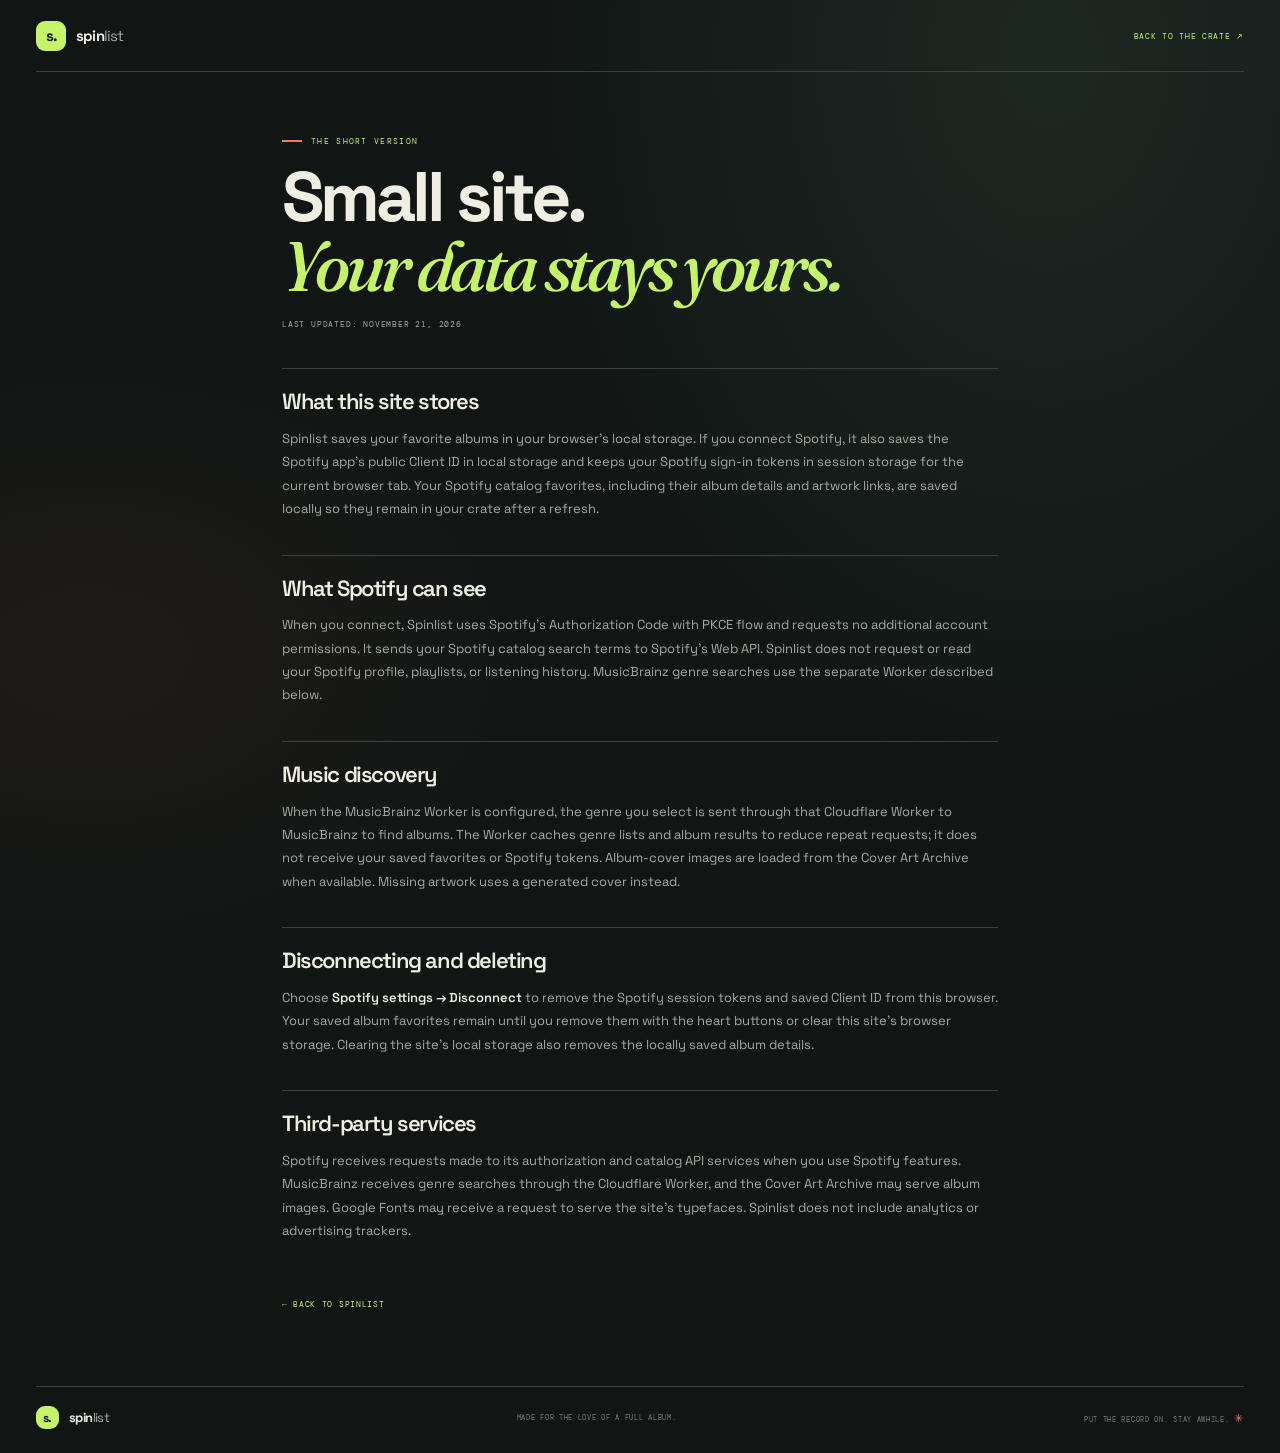
==== commit f4ed7aeb: "genre???" ====
--- a/privacy.html
+++ b/privacy.html
@@ -34,7 +34,12 @@
 
         <section>
           <h2>What Spotify can see</h2>
-          <p>When you connect, Spinlist uses Spotify’s Authorization Code with PKCE flow and requests no additional account permissions. It sends your search terms to Spotify’s Web API to find public catalog information. Spinlist does not request or read your Spotify profile, playlists, or listening history, and it does not send your data to its own server.</p>
+          <p>When you connect, Spinlist uses Spotify’s Authorization Code with PKCE flow and requests no additional account permissions. It sends your Spotify catalog search terms to Spotify’s Web API. Spinlist does not request or read your Spotify profile, playlists, or listening history. MusicBrainz genre searches use the separate Worker described below.</p>
+        </section>
+
+        <section>
+          <h2>Music discovery</h2>
+          <p>When the MusicBrainz Worker is configured, the genre you select is sent through that Cloudflare Worker to MusicBrainz to find albums. The Worker caches genre lists and album results to reduce repeat requests; it does not receive your saved favorites or Spotify tokens. Album-cover images are loaded from the Cover Art Archive when available. Missing artwork uses a generated cover instead.</p>
         </section>
 
         <section>
@@ -44,7 +49,7 @@
 
         <section>
           <h2>Third-party services</h2>
-          <p>Spotify receives requests made to its authorization and catalog API services when you use Spotify features. Google Fonts may receive a request to serve the site’s typefaces. Spinlist does not include analytics or advertising trackers.</p>
+          <p>Spotify receives requests made to its authorization and catalog API services when you use Spotify features. MusicBrainz receives genre searches through the Cloudflare Worker, and the Cover Art Archive may serve album images. Google Fonts may receive a request to serve the site’s typefaces. Spinlist does not include analytics or advertising trackers.</p>
         </section>
 
         <a class="privacy-back privacy-bottom-link" href="index.html">← BACK TO SPINLIST</a>
--- a/styles.css
+++ b/styles.css
@@ -123,7 +123,19 @@
 .panel-heading .eyebrow { margin-bottom: 8px; color: var(--muted-dim); }
 h2 { margin: 0; font-size: clamp(24px, 3vw, 33px); line-height: 1.08; letter-spacing: -1.4px; font-weight: 600; }
 .genre-count { padding: 5px 7px; border: 1px solid var(--line); border-radius: 6px; color: var(--muted); font-size: 7px; white-space: nowrap; }
-.genre-choices { display: grid; grid-template-columns: repeat(2, minmax(0, 1fr)); gap: 7px; }
+.genre-search {
+  width: 100%;
+  height: 38px;
+  margin-bottom: 8px;
+  padding: 0 10px;
+  border: 1px solid var(--line);
+  border-radius: 8px;
+  background: #111716;
+  color: var(--text);
+  font-size: 10px;
+}
+.genre-search::placeholder { color: var(--muted-dim); }
+.genre-choices { display: grid; grid-template-columns: repeat(2, minmax(0, 1fr)); gap: 7px; max-height: 390px; overflow-y: auto; align-content: start; padding-right: 3px; }
 .genre-choice {
   min-width: 0;
   min-height: 37px;
@@ -145,7 +157,7 @@
 .genre-choice[aria-pressed="true"] { border-color: var(--accent); background: #29351f; color: var(--accent); }
 .genre-choice-count { color: var(--muted-dim); font-size: 7px; }
 .genre-choice[aria-pressed="true"] .genre-choice-count { color: var(--accent); }
-.genre-note { margin: 12px 0 0; color: var(--muted-dim); font-size: 7px; letter-spacing: .3px; }
+.genre-note { margin: 12px 0 0; color: var(--muted-dim); font-size: 8px; line-height: 1.5; letter-spacing: .2px; }
 .custom-genre-input {
   width: 100%;
   height: 38px;
@@ -421,7 +433,7 @@
   .welcome-copy > p:last-child { max-width: 400px; margin-top: 12px; font-size: 11px; }
   .picker-layout { gap: 15px; padding: 17px 0 42px; }
   .genre-panel { padding: 15px; }
-  .genre-choices { grid-template-columns: repeat(2, minmax(0, 1fr)); gap: 6px; }
+  .genre-choices { grid-template-columns: repeat(2, minmax(0, 1fr)); gap: 6px; max-height: 320px; }
   .genre-choice { min-height: 35px; padding: 6px 7px; font-size: 9px; }
   .genre-choice-count { font-size: 6px; }
   .genre-note { font-size: 6px; }
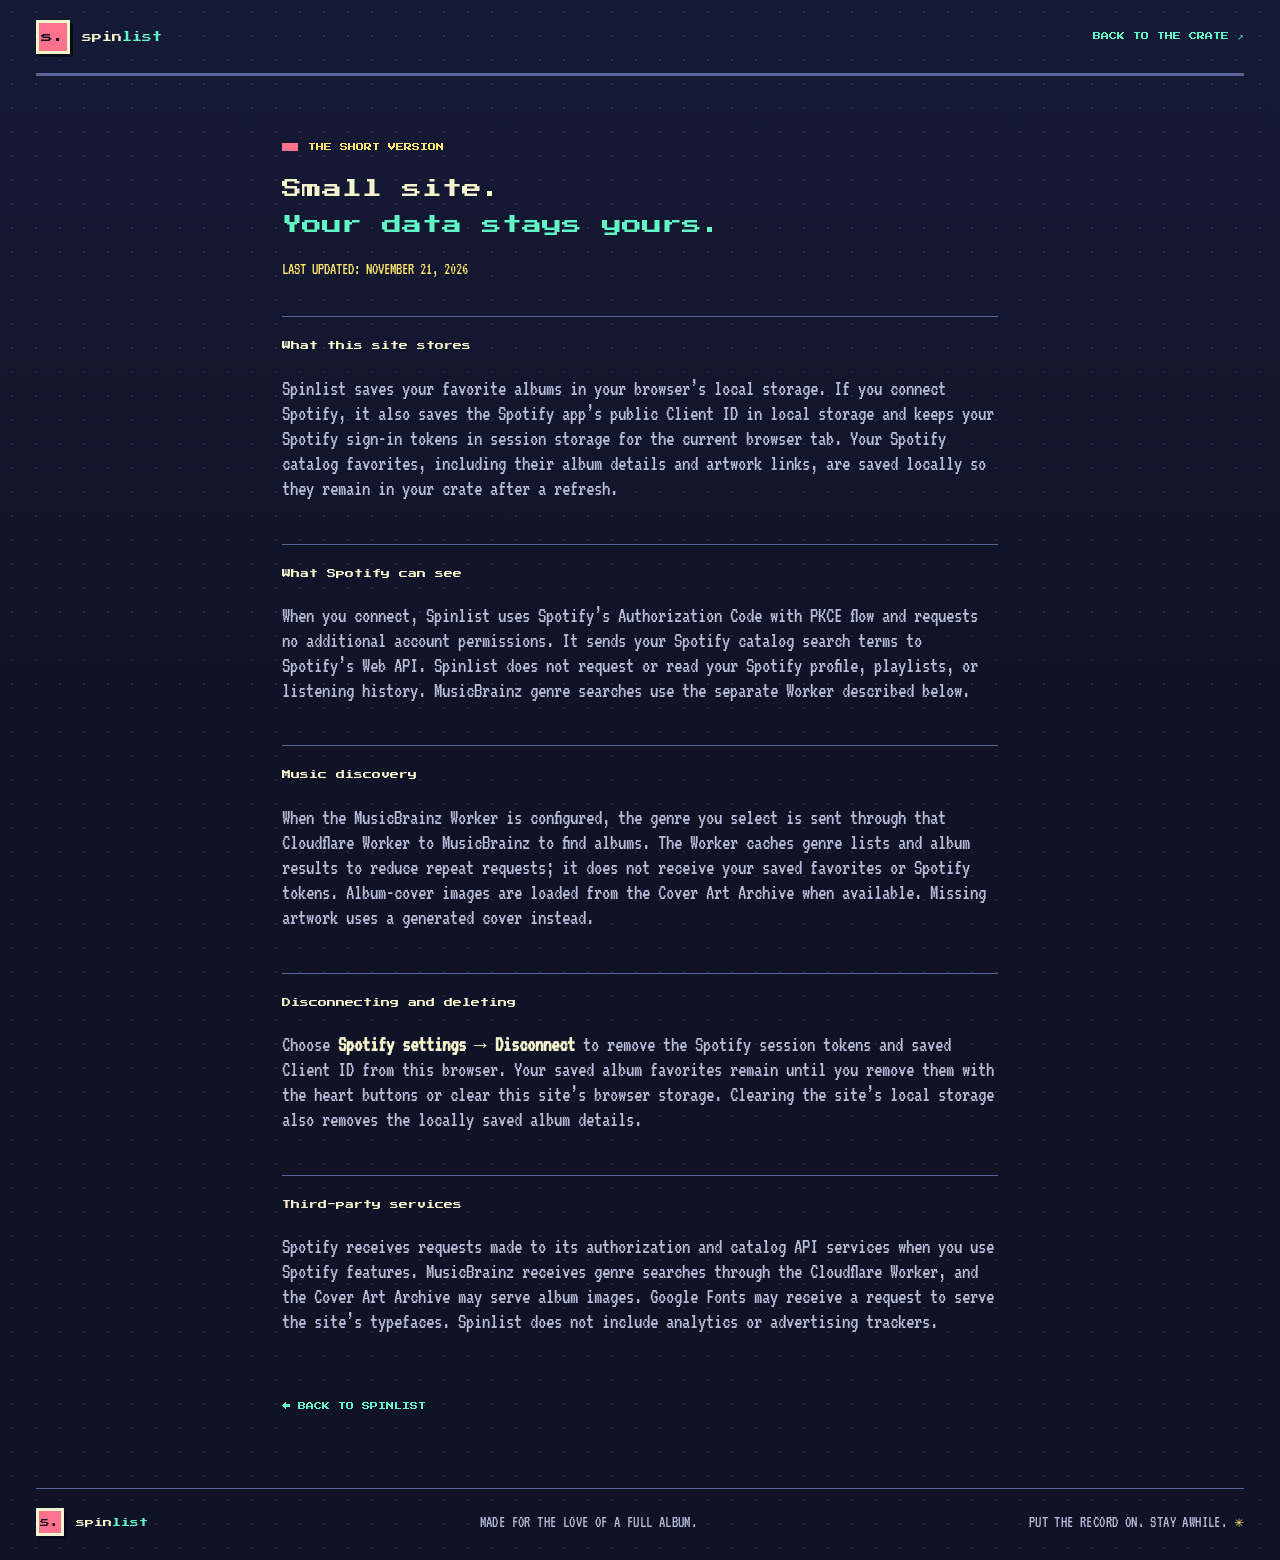
==== commit eeb1e6ac: "Restyle Spinlist as a 16-bit arcade Co-authored-by: Copilot <223556219+Copilot@users.noreply.github." ====
--- a/privacy.html
+++ b/privacy.html
@@ -3,15 +3,15 @@
   <head>
     <meta charset="UTF-8" />
     <meta name="viewport" content="width=device-width, initial-scale=1.0" />
-    <meta name="theme-color" content="#191411" />
+    <meta name="theme-color" content="#101326" />
     <title>Privacy — Spinlist</title>
     <link rel="preconnect" href="https://fonts.googleapis.com" />
     <link rel="preconnect" href="https://fonts.gstatic.com" crossorigin />
     <link
-      href="https://fonts.googleapis.com/css2?family=Caveat:wght@600;700&family=DM+Mono:wght@400;500&family=Fraunces:ital,opsz,wght@0,9..144,600;1,9..144,600&family=Space+Grotesk:wght@400;500;600;700&display=swap"
+      href="https://fonts.googleapis.com/css2?family=Press+Start+2P&family=VT323&display=swap"
       rel="stylesheet"
     />
-    <link rel="stylesheet" href="styles.css" />
+    <link rel="stylesheet" href="styles.css?v=16bit-arcade" />
   </head>
   <body>
     <div class="page-shell">
--- a/styles.css
+++ b/styles.css
@@ -483,3 +483,391 @@
 @media (prefers-reduced-motion: reduce) {
   *, *::before, *::after { scroll-behavior: auto !important; transition-duration: .01ms !important; animation-duration: .01ms !important; animation-iteration-count: 1 !important; }
 }
+
+:root {
+  color-scheme: dark;
+  --page: #101326;
+  --panel: #202545;
+  --panel-raised: #2b315a;
+  --text: #f5f2ce;
+  --muted: #b6bbd8;
+  --muted-dim: #858caf;
+  --accent: #61f5c5;
+  --signal: #ff718d;
+  --line: #59649b;
+  --mono: "VT323", monospace;
+  --sans: "VT323", monospace;
+  --serif: "Press Start 2P", monospace;
+  --hand: "VT323", monospace;
+  --pixel: "Press Start 2P", monospace;
+  --shadow: #080b19;
+  --sun: #ffe66d;
+}
+
+html { scrollbar-color: var(--line) var(--page); }
+body {
+  min-height: 100vh;
+  background:
+    radial-gradient(circle, #737db32b 1px, transparent 1.5px) 0 0 / 24px 24px,
+    linear-gradient(180deg, #151a36, var(--page) 45rem);
+  font-size: 20px;
+}
+::selection { color: var(--page); background: var(--sun); }
+button:focus-visible, a:focus-visible, input:focus-visible, select:focus-visible {
+  outline: 3px solid var(--sun);
+  outline-offset: 3px;
+}
+.topbar { min-height: 76px; border-bottom: 3px solid var(--line); }
+.wordmark { gap: 12px; font: 10px var(--pixel); letter-spacing: 0; }
+.wordmark-icon {
+  width: 34px;
+  height: 34px;
+  border: 3px solid var(--text);
+  border-radius: 0;
+  background: var(--signal);
+  color: var(--page);
+  box-shadow: 3px 3px 0 var(--shadow);
+  font: 12px var(--pixel);
+}
+.wordmark-light { color: var(--accent); }
+.topbar-note, .saved-toggle, .eyebrow, .field-label, .genre-count, .genre-choice-count,
+.genre-note, .filter-hint, .clear-filters, .results-count, .album-genre, .album-meta,
+.album-detail-year, .album-related-label, .dialog-save, .empty-state .button-primary,
+.privacy-back, .site-footer {
+  font-family: var(--mono);
+}
+.topbar-note { gap: 10px; color: var(--muted); font-size: 16px; letter-spacing: 1px; }
+.status-dot { width: 9px; height: 9px; border-radius: 0; background: var(--accent); box-shadow: 3px 3px 0 #1b6f70; }
+.topbar-actions { gap: 18px; }
+.spotify-connect {
+  padding: 9px 12px;
+  border: 2px solid var(--line);
+  border-radius: 0;
+  background: var(--panel);
+  font-size: 17px;
+  box-shadow: 3px 3px 0 var(--shadow);
+}
+.spotify-connect:hover { border-color: #1ed760; background: #193644; }
+.saved-toggle { gap: 9px; color: var(--muted); font-size: 16px; letter-spacing: .3px; }
+.saved-count { border-radius: 0; background: var(--panel-raised); font-size: 15px; }
+
+.welcome {
+  min-height: 228px;
+  padding: 36px 2px 31px;
+  border-bottom: 3px dashed var(--line);
+}
+.eyebrow {
+  gap: 10px;
+  margin-bottom: 14px;
+  color: var(--sun);
+  font: 8px/1.8 var(--pixel);
+  letter-spacing: 0;
+}
+.eyebrow-line { width: 16px; height: 8px; background: var(--signal); }
+h1 {
+  font: 24px/1.75 var(--pixel);
+  letter-spacing: 0;
+}
+h1 em, h2 em { color: var(--accent); font-family: var(--pixel); font-weight: 400; font-style: normal; }
+.welcome-copy > p:last-child { max-width: 520px; margin-top: 15px; color: var(--muted); font-size: 21px; line-height: 1.25; }
+.welcome-stamp {
+  flex-basis: 175px;
+  padding: 14px 12px;
+  transform: none;
+  border: 3px solid var(--sun);
+  border-radius: 0;
+  background: #302c53;
+  color: var(--sun);
+  box-shadow: 4px 4px 0 var(--shadow);
+  font: 8px/2 var(--pixel);
+  letter-spacing: 0;
+}
+.picker-layout { gap: 24px; padding-top: 26px; }
+.picker-controls { gap: 15px; }
+.genre-panel, .refinements, .pick-stage {
+  border: 3px solid var(--line);
+  border-radius: 0;
+  background: var(--panel);
+  box-shadow: 5px 5px 0 var(--shadow);
+}
+.genre-panel { padding: 20px; }
+.panel-heading { margin-bottom: 16px; }
+.panel-heading .eyebrow { color: var(--muted); }
+h2 { font: 12px/1.8 var(--pixel); letter-spacing: 0; }
+.genre-count, .results-count {
+  border: 2px solid var(--line);
+  border-radius: 0;
+  background: var(--panel-raised);
+  color: var(--sun);
+  font: 8px/1.7 var(--pixel);
+  letter-spacing: 0;
+}
+.genre-search, .custom-genre-input, .spotify-client-input {
+  height: 42px;
+  border: 2px solid var(--line);
+  border-radius: 0;
+  background: #131831;
+  color: var(--text);
+  font: 19px var(--mono);
+}
+.genre-search::placeholder, .custom-genre-input::placeholder, .spotify-client-input::placeholder { color: var(--muted-dim); }
+.genre-choices { gap: 8px; max-height: 390px; }
+.genre-choice {
+  min-height: 42px;
+  padding: 7px 9px;
+  border: 2px solid #4b5688;
+  border-radius: 0;
+  background: #292e53;
+  color: var(--text);
+  box-shadow: 2px 2px 0 var(--shadow);
+  font: 18px/1 var(--mono);
+}
+.genre-choice:hover { transform: translate(-1px, -1px); border-color: var(--sun); color: var(--sun); }
+.genre-choice[aria-pressed="true"] {
+  border-color: var(--accent);
+  background: #164b56;
+  color: var(--accent);
+  box-shadow: 3px 3px 0 var(--shadow);
+}
+.genre-choice-count { color: var(--muted); font: 14px var(--mono); letter-spacing: 0; }
+.genre-choice[aria-pressed="true"] .genre-choice-count { color: var(--accent); }
+.genre-note { margin-top: 13px; color: var(--muted); font-size: 16px; line-height: 1.3; letter-spacing: 0; }
+
+.refinements { overflow: hidden; }
+.refinements summary {
+  min-height: 54px;
+  padding: 13px 17px;
+  font: 18px var(--mono);
+}
+.refinements summary::after { width: 10px; height: 10px; border-width: 3px; }
+.refine-number { color: var(--sun); font: 8px var(--pixel); }
+.refine-summary-note { color: var(--muted); font: 15px var(--mono); letter-spacing: 0; }
+.refinements-body { border-top: 2px solid var(--line); }
+.refinement-grid { gap: 14px; }
+.field-label { color: var(--sun); font: 7px/1.8 var(--pixel); letter-spacing: 0; }
+.filter-field select, .year-inputs, .search-wrap {
+  height: 42px;
+  border: 2px solid var(--line);
+  border-radius: 0;
+  background-color: #131831;
+  color: var(--text);
+}
+.filter-field select { font: 18px var(--mono); }
+.filter-field select option { background: var(--panel); color: var(--text); }
+.year-inputs input { font: 18px var(--mono); }
+.year-inputs input::placeholder, .search-wrap input::placeholder { color: var(--muted-dim); }
+.year-dash, .search-wrap svg { color: var(--muted); }
+.search-wrap input { font: 18px var(--mono); }
+.mood-row, .refinements-footer { border-color: var(--line); }
+.mood-chip {
+  padding: 5px 9px;
+  border: 2px solid #4b5688;
+  border-radius: 0;
+  background: #292e53;
+  color: var(--text);
+  font: 17px var(--mono);
+}
+.mood-chip:hover, .mood-chip[aria-pressed="true"] {
+  border-color: var(--signal);
+  background: #50304e;
+  color: #ffb1c2;
+}
+.filter-hint, .clear-filters { color: var(--muted); font-size: 15px; letter-spacing: 0; }
+.clear-filters:hover { color: var(--signal); }
+
+.pick-stage {
+  padding: 21px;
+  background: var(--panel);
+}
+.stage-heading { border-color: var(--line); }
+.stage-heading .eyebrow { color: var(--accent); }
+.stage-heading h2 { font-size: 12px; }
+.stage-heading h2 em { color: var(--signal); }
+.results-count { max-width: 150px; color: var(--accent); }
+.active-filter { border: 2px solid #1b7771; border-radius: 0; background: #16434e; color: var(--accent); font: 17px var(--mono); }
+.active-filter button { color: var(--accent); }
+.catalog-status { color: var(--muted); font: 18px/1.25 var(--mono); }
+.catalog-status:not(:empty) { padding-top: 13px; }
+.catalog-status a { color: var(--sun); }
+.pick-caption { margin: 16px 0 11px; color: var(--sun); font: 7px/1.8 var(--pixel); letter-spacing: 0; }
+.album-card {
+  gap: 18px;
+  padding: 12px;
+  border: 4px solid #6874aa;
+  border-radius: 0;
+  background: #292e53;
+  box-shadow: 5px 5px 0 var(--shadow);
+}
+.cover-button {
+  border: 4px solid var(--text);
+  border-radius: 0;
+  background: #11152a;
+  box-shadow: 3px 3px 0 var(--shadow);
+}
+.cover-button:hover .cover-art { transform: none; }
+.cover-art::after {
+  border: 4px solid #f5f2ce88;
+  border-radius: 0;
+  box-shadow: 8px 8px 0 #11152a33;
+}
+.cover-art .cover-geometry { border-radius: 0; box-shadow: 4px 4px 0 #10132666; }
+.cover-topline, .cover-smalltitle, .cover-catalog { font: 7px/1.8 var(--pixel); letter-spacing: 0; }
+.cover-bigtitle { max-width: 86%; font: 9px/1.7 var(--pixel); letter-spacing: 0; overflow-wrap: anywhere; }
+.favorite-button {
+  top: 8px;
+  right: 8px;
+  width: 38px;
+  height: 38px;
+  border: 3px solid var(--text);
+  border-radius: 0;
+  background: #101326e8;
+  box-shadow: 3px 3px 0 var(--shadow);
+}
+.favorite-button[aria-pressed="true"] { border-color: var(--sun); background: var(--sun); color: var(--page); }
+.favorite-button.inline-favorite { border: 2px solid var(--line); border-radius: 0; background: #1d2341; }
+.album-info { padding: 5px; }
+.album-genre { padding: 6px 8px; border: 2px solid #217d81; border-radius: 0; background: #16434e; color: var(--accent); font: 14px var(--mono); letter-spacing: 0; }
+.album-title {
+  margin: 13px 0 6px;
+  font: 11px/1.8 var(--pixel);
+  letter-spacing: 0;
+  overflow-wrap: anywhere;
+}
+.album-artist { color: var(--muted); font: 22px/1.15 var(--mono); }
+.album-meta { margin-top: 14px; color: var(--sun); font: 14px var(--mono); letter-spacing: 0; }
+.album-detail-button:hover .album-title { color: var(--sun); }
+.spotify-card-link { margin-top: 17px; color: var(--accent); font: 20px var(--mono); }
+.spotify-card-link:hover { color: var(--sun); }
+
+.draw-button {
+  min-height: 56px;
+  margin-top: 18px;
+  padding: 13px 16px;
+  border: 3px solid #d5fff3;
+  border-radius: 0;
+  background: var(--accent);
+  color: #101a31;
+  box-shadow: 4px 4px 0 var(--shadow);
+  font: 9px/1.8 var(--pixel);
+  transition: transform .08s steps(2, end), box-shadow .08s steps(2, end), background .08s steps(2, end);
+}
+.draw-button:hover:not(:disabled) {
+  transform: translate(-2px, -2px);
+  background: #8dffe0;
+  box-shadow: 6px 6px 0 var(--shadow);
+}
+.draw-button:active:not(:disabled) { transform: translate(2px, 2px); box-shadow: 1px 1px 0 var(--shadow); }
+.draw-button:disabled { opacity: .48; }
+.draw-icon, .draw-arrow { font: 20px var(--mono); }
+.empty-state {
+  padding: 38px 20px;
+  border: 3px dashed var(--line);
+  border-radius: 0;
+  background: #171c37;
+}
+.empty-icon { color: var(--signal); font: 26px var(--pixel); }
+.empty-state h3 { font: 9px/2 var(--pixel); }
+.empty-state p { color: var(--muted); font: 20px/1.2 var(--mono); }
+.button-primary, .empty-state .button-primary {
+  padding: 10px 12px;
+  border: 2px solid var(--accent);
+  border-radius: 0;
+  background: var(--accent);
+  color: var(--page);
+  font: 8px/1.8 var(--pixel);
+}
+.button-primary:hover { background: #8dffe0; }
+.site-footer { gap: 18px; border-color: var(--line); color: var(--muted); font: 16px var(--mono); letter-spacing: .4px; }
+.footer-wordmark { font: 9px var(--pixel); letter-spacing: 0; }
+.footer-wordmark .wordmark-icon { width: 28px; height: 28px; font-size: 10px; }
+.footer-star { color: var(--sun); font: 12px var(--pixel); }
+.privacy-back { color: var(--accent); font: 8px/1.8 var(--pixel); letter-spacing: 0; }
+.privacy-page h1 { font: 20px/1.8 var(--pixel); letter-spacing: 0; }
+.privacy-page h1 em { color: var(--accent); }
+.privacy-updated { color: var(--sun); font: 16px var(--mono); letter-spacing: 0; }
+.privacy-page section { border-color: var(--line); }
+.privacy-page section h2 { font: 9px/1.8 var(--pixel); }
+.privacy-page section p { color: var(--muted); font: 21px/1.2 var(--mono); }
+.privacy-page strong { color: var(--text); }
+.privacy-bottom-link { display: inline-block; margin-top: 23px; }
+
+.album-dialog, .spotify-dialog {
+  border: 4px solid var(--line);
+  border-radius: 0;
+  background: var(--panel);
+  box-shadow: 8px 8px 0 #0009;
+}
+.album-dialog::backdrop, .spotify-dialog::backdrop { background: #080b19e8; backdrop-filter: none; }
+.dialog-close {
+  width: 36px;
+  height: 36px;
+  border: 3px solid var(--line);
+  border-radius: 0;
+  background: var(--panel-raised);
+  font: 16px var(--pixel);
+}
+.dialog-cover { border: 4px solid var(--text); border-radius: 0; }
+.dialog-copy .album-genre { margin-bottom: 11px; }
+.dialog-title { font: 11px/1.8 var(--pixel); letter-spacing: 0; overflow-wrap: anywhere; }
+.dialog-artist { color: var(--muted); font: 22px var(--mono); }
+.album-detail-year { color: var(--sun); font: 16px var(--mono); }
+.dialog-description { color: var(--text); font: 21px/1.2 var(--mono); }
+.album-related-label { color: var(--sun); font: 7px/1.8 var(--pixel); }
+.album-related { color: var(--accent); font: 20px/1.2 var(--mono); }
+.dialog-save, .button-secondary {
+  border: 2px solid var(--line);
+  border-radius: 0;
+  background: #171c37;
+  color: var(--text);
+  font: 7px/1.8 var(--pixel);
+}
+.dialog-save:hover, .dialog-save[aria-pressed="true"], .button-secondary:hover { border-color: var(--accent); color: var(--accent); }
+.spotify-dialog-content { padding: 32px; }
+.spotify-dialog-content > .eyebrow { margin-bottom: 14px; }
+.spotify-dialog-content h2 { font: 11px/1.9 var(--pixel); }
+.spotify-intro { color: var(--muted); font: 20px/1.25 var(--mono); }
+.spotify-client-label { color: var(--sun); font: 7px/1.8 var(--pixel); letter-spacing: 0; }
+.redirect-box { border: 2px solid var(--line); border-radius: 0; background: #171c37; }
+.redirect-box code { color: var(--accent); font: 17px/1.3 var(--mono); }
+.spotify-steps { color: var(--muted); font: 19px/1.2 var(--mono); }
+.spotify-steps a, .spotify-link { color: var(--accent); }
+.spotify-policy-note { border-left: 4px solid var(--sun); border-radius: 0; background: #302c53; color: var(--text); font: 18px/1.2 var(--mono); }
+.spotify-error { border: 2px solid var(--signal); border-radius: 0; background: #442742; color: #ffb1c2; font: 18px/1.2 var(--mono); }
+.spotify-dialog-actions { gap: 12px; }
+.spotify-primary { margin-left: auto; }
+.spotify-link { font: 8px/1.8 var(--pixel); letter-spacing: 0; }
+
+@media (max-width: 620px) {
+  .page-shell { width: calc(100% - 28px); }
+  .topbar { min-height: 64px; }
+  .wordmark { font-size: 8px; }
+  .spotify-connect { padding: 7px 8px; font-size: 15px; }
+  .saved-toggle { font-size: 14px; }
+  .welcome { padding: 29px 0 23px; }
+  h1 { font-size: clamp(16px, 5vw, 23px); line-height: 1.9; }
+  .welcome-copy > p:last-child { font-size: 19px; }
+  .genre-panel { padding: 14px; }
+  .genre-choices { gap: 6px; }
+  .genre-choice { min-height: 39px; padding: 6px; font-size: 16px; }
+  .genre-choice-count { font-size: 12px; }
+  .refinements summary { padding: 12px; font-size: 16px; }
+  .refine-summary-note { font-size: 13px; }
+  .field-label { font-size: 6px; }
+  .filter-field select, .year-inputs, .search-wrap { height: 39px; }
+  .filter-field select, .year-inputs input, .search-wrap input { font-size: 17px; }
+  .mood-chip { font-size: 15px; }
+  .pick-stage { padding: 14px; }
+  .stage-heading h2 { font-size: 10px; }
+  .results-count { max-width: 120px; font-size: 6px; }
+  .album-card { padding: 9px; }
+  .cover-wrap { width: min(100%, 360px); }
+  .album-title { font-size: 10px; }
+  .draw-button { min-height: 54px; font-size: 7px; }
+  .site-footer { font-size: 14px; }
+  .dialog-inner { gap: 15px; }
+  .dialog-title { font-size: 10px; }
+  .spotify-dialog-content { padding: 27px 19px 20px; }
+  .spotify-dialog-content h2 { font-size: 10px; }
+  .privacy-page h1 { font-size: clamp(15px, 4.5vw, 20px); }
+  .privacy-page section h2 { font-size: 8px; }
+}
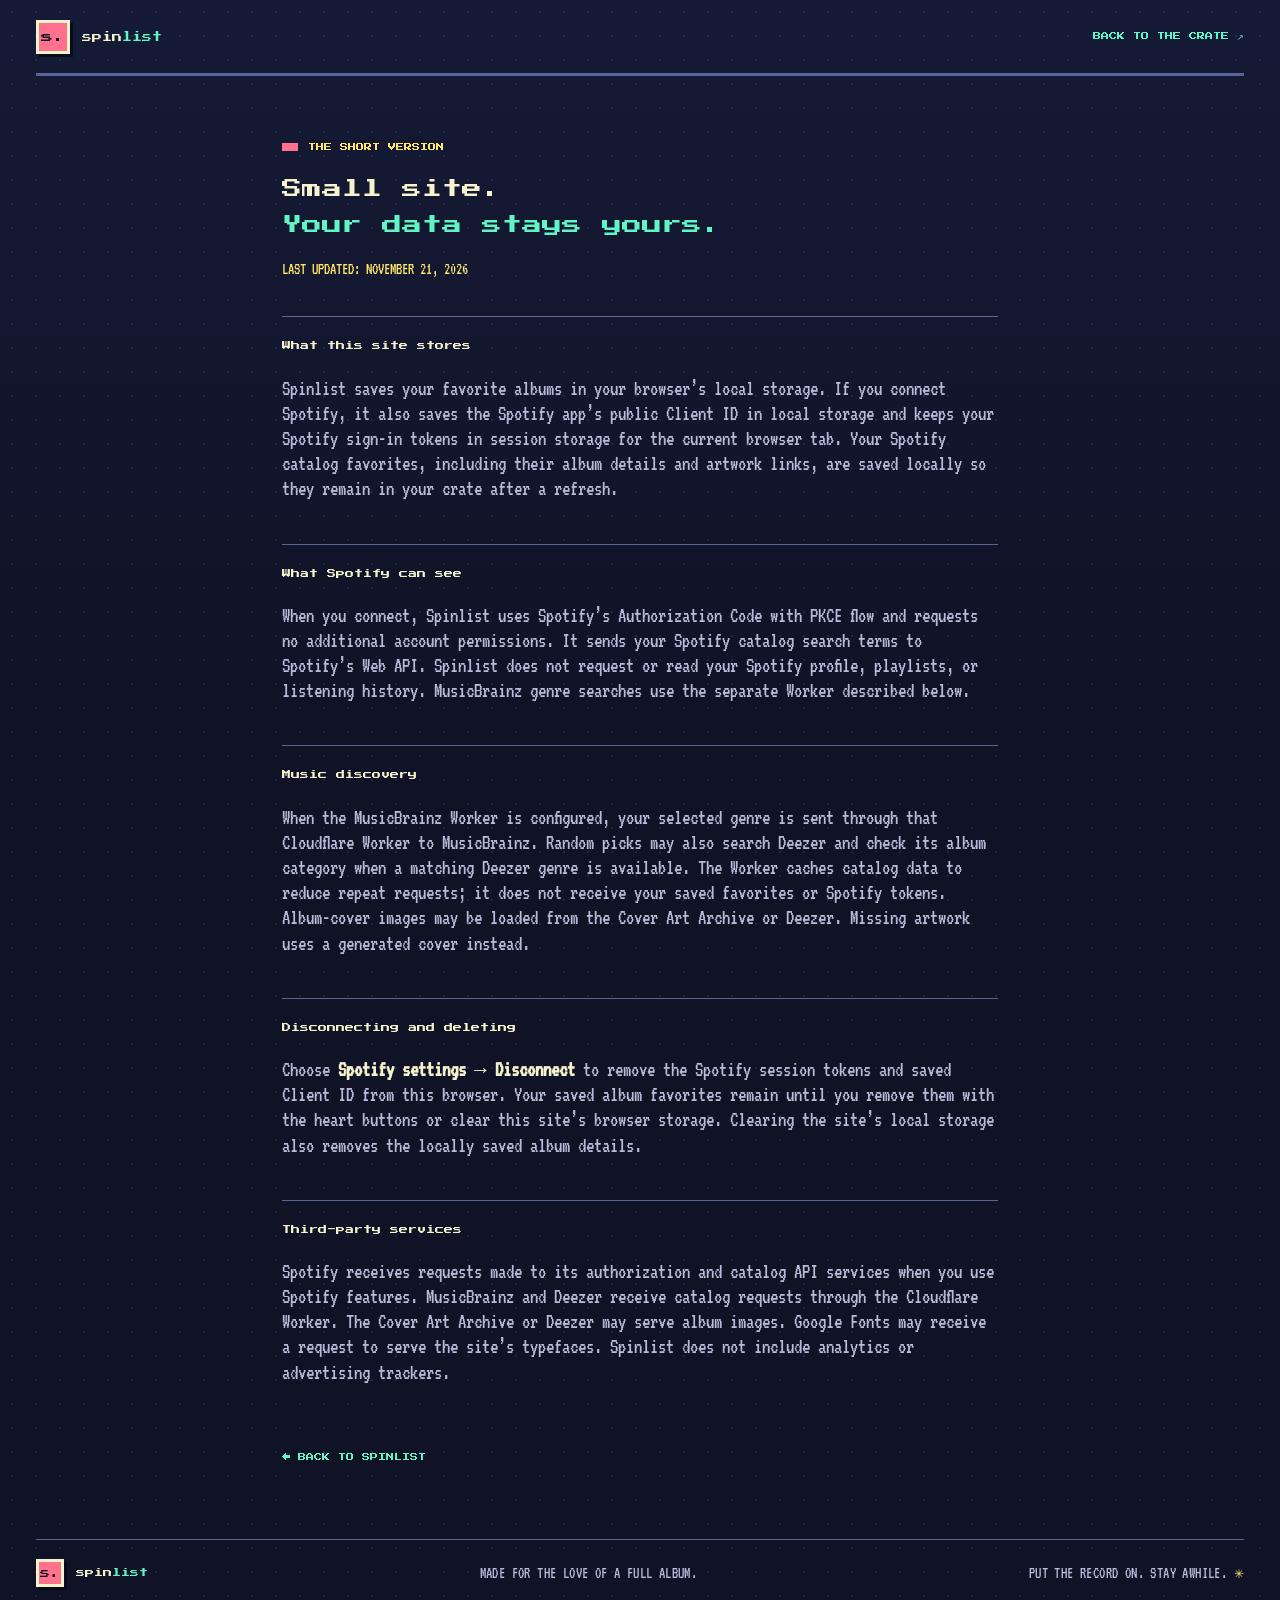
==== commit a2ec5a0d: "Add Deezer as a supplemental album source Co-authored-by: Copilot <223556219+Copilot@users.noreply.g" ====
--- a/privacy.html
+++ b/privacy.html
@@ -11,7 +11,7 @@
       href="https://fonts.googleapis.com/css2?family=Press+Start+2P&family=VT323&display=swap"
       rel="stylesheet"
     />
-    <link rel="stylesheet" href="styles.css?v=16bit-arcade" />
+    <link rel="stylesheet" href="styles.css?v=16bit-arcade-mobile-order" />
   </head>
   <body>
     <div class="page-shell">
@@ -39,7 +39,7 @@
 
         <section>
           <h2>Music discovery</h2>
-          <p>When the MusicBrainz Worker is configured, the genre you select is sent through that Cloudflare Worker to MusicBrainz to find albums. The Worker caches genre lists and album results to reduce repeat requests; it does not receive your saved favorites or Spotify tokens. Album-cover images are loaded from the Cover Art Archive when available. Missing artwork uses a generated cover instead.</p>
+          <p>When the MusicBrainz Worker is configured, your selected genre is sent through that Cloudflare Worker to MusicBrainz. Random picks may also search Deezer and check its album category when a matching Deezer genre is available. The Worker caches catalog data to reduce repeat requests; it does not receive your saved favorites or Spotify tokens. Album-cover images may be loaded from the Cover Art Archive or Deezer. Missing artwork uses a generated cover instead.</p>
         </section>
 
         <section>
@@ -49,7 +49,7 @@
 
         <section>
           <h2>Third-party services</h2>
-          <p>Spotify receives requests made to its authorization and catalog API services when you use Spotify features. MusicBrainz receives genre searches through the Cloudflare Worker, and the Cover Art Archive may serve album images. Google Fonts may receive a request to serve the site’s typefaces. Spinlist does not include analytics or advertising trackers.</p>
+          <p>Spotify receives requests made to its authorization and catalog API services when you use Spotify features. MusicBrainz and Deezer receive catalog requests through the Cloudflare Worker. The Cover Art Archive or Deezer may serve album images. Google Fonts may receive a request to serve the site’s typefaces. Spinlist does not include analytics or advertising trackers.</p>
         </section>
 
         <a class="privacy-back privacy-bottom-link" href="index.html">← BACK TO SPINLIST</a>
--- a/styles.css
+++ b/styles.css
@@ -839,6 +839,7 @@
 
 @media (max-width: 620px) {
   .page-shell { width: calc(100% - 28px); }
+  .pick-stage { order: -1; }
   .topbar { min-height: 64px; }
   .wordmark { font-size: 8px; }
   .spotify-connect { padding: 7px 8px; font-size: 15px; }
@@ -871,3 +872,7 @@
   .privacy-page h1 { font-size: clamp(15px, 4.5vw, 20px); }
   .privacy-page section h2 { font-size: 8px; }
 }
+.deezer-card-link, .deezer-link { color: var(--sun); }
+.deezer-card-link { display: inline-flex; align-items: center; gap: 6px; margin-top: 11px; font: 20px var(--mono); }
+.deezer-card-link:hover, .deezer-link:hover { color: var(--signal); }
+.deezer-link { display: inline-flex; align-items: center; gap: 7px; margin-top: 12px; font: 8px/1.8 var(--pixel); }
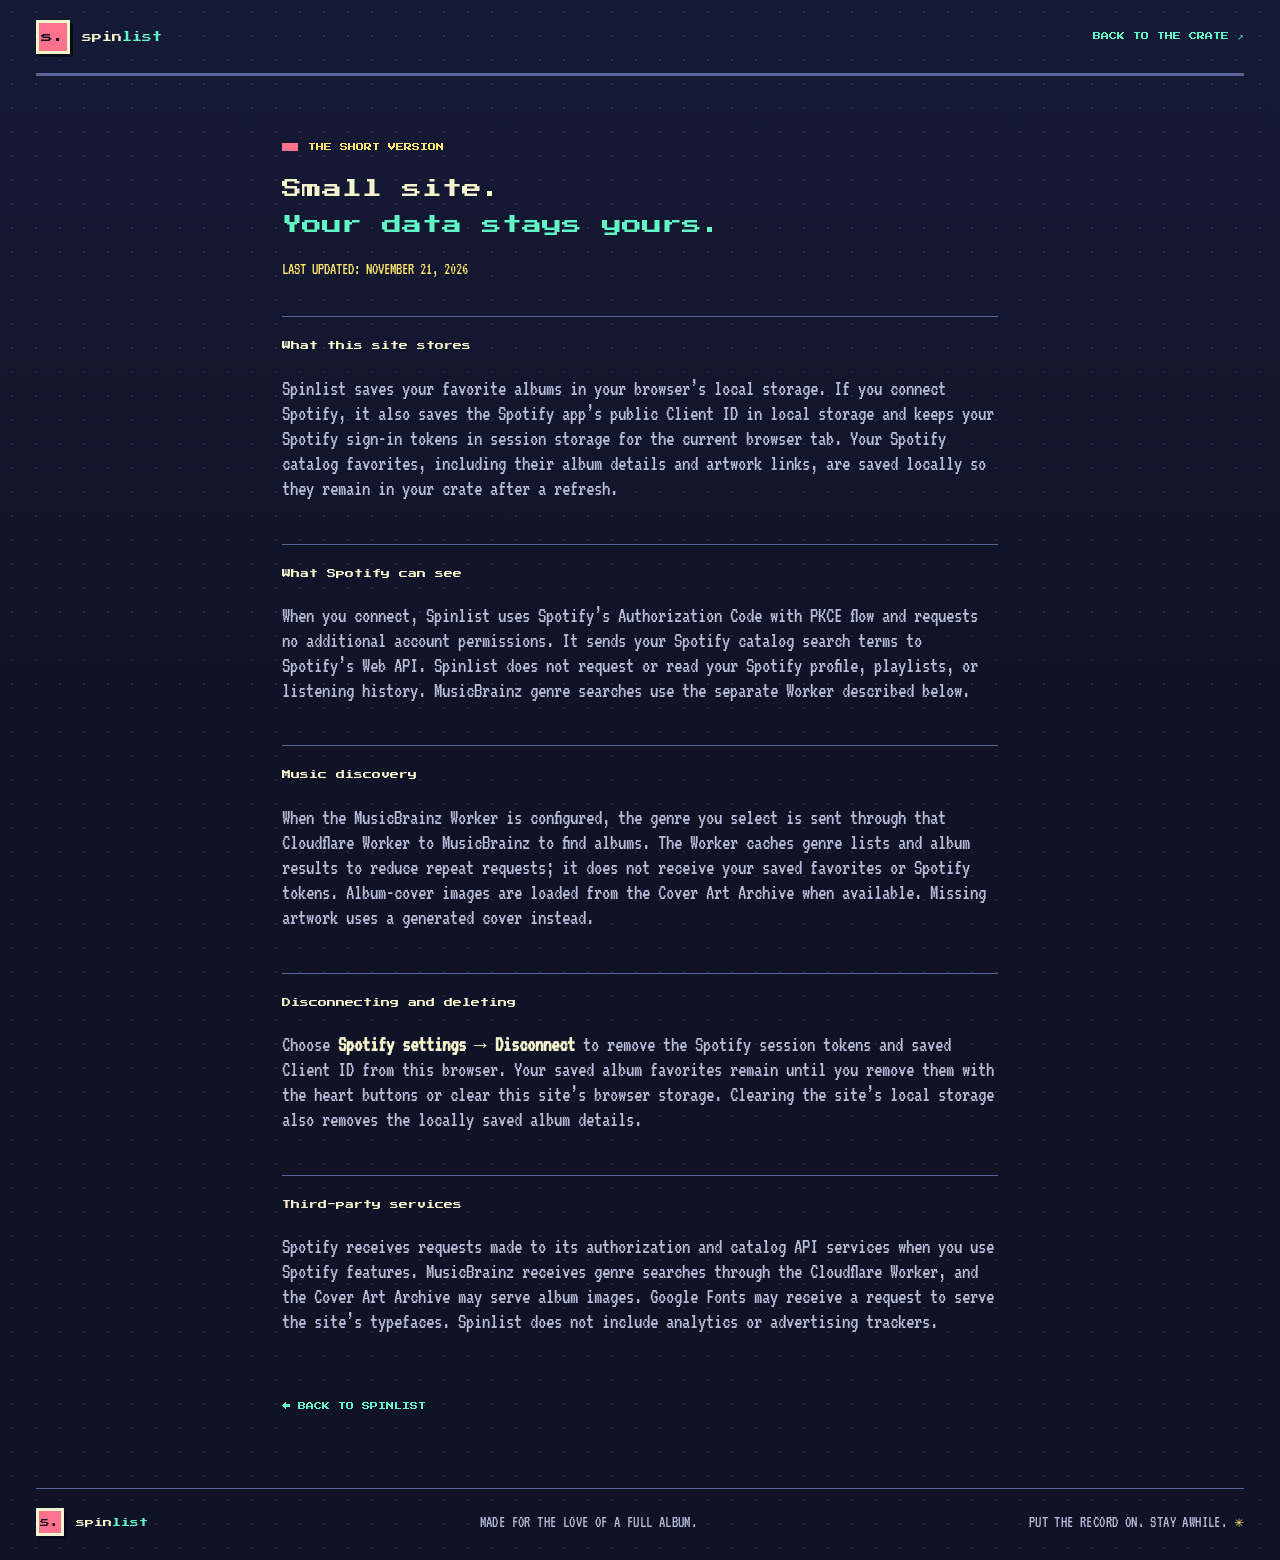
==== commit 7c6001b0: "Revert "Add Deezer as a supplemental album source" This reverts commit a2ec5a0d8893cdb151a08eb4d4a8c" ====
--- a/privacy.html
+++ b/privacy.html
@@ -39,7 +39,7 @@
 
         <section>
           <h2>Music discovery</h2>
-          <p>When the MusicBrainz Worker is configured, your selected genre is sent through that Cloudflare Worker to MusicBrainz. Random picks may also search Deezer and check its album category when a matching Deezer genre is available. The Worker caches catalog data to reduce repeat requests; it does not receive your saved favorites or Spotify tokens. Album-cover images may be loaded from the Cover Art Archive or Deezer. Missing artwork uses a generated cover instead.</p>
+          <p>When the MusicBrainz Worker is configured, the genre you select is sent through that Cloudflare Worker to MusicBrainz to find albums. The Worker caches genre lists and album results to reduce repeat requests; it does not receive your saved favorites or Spotify tokens. Album-cover images are loaded from the Cover Art Archive when available. Missing artwork uses a generated cover instead.</p>
         </section>
 
         <section>
@@ -49,7 +49,7 @@
 
         <section>
           <h2>Third-party services</h2>
-          <p>Spotify receives requests made to its authorization and catalog API services when you use Spotify features. MusicBrainz and Deezer receive catalog requests through the Cloudflare Worker. The Cover Art Archive or Deezer may serve album images. Google Fonts may receive a request to serve the site’s typefaces. Spinlist does not include analytics or advertising trackers.</p>
+          <p>Spotify receives requests made to its authorization and catalog API services when you use Spotify features. MusicBrainz receives genre searches through the Cloudflare Worker, and the Cover Art Archive may serve album images. Google Fonts may receive a request to serve the site’s typefaces. Spinlist does not include analytics or advertising trackers.</p>
         </section>
 
         <a class="privacy-back privacy-bottom-link" href="index.html">← BACK TO SPINLIST</a>
--- a/styles.css
+++ b/styles.css
@@ -872,7 +872,3 @@
   .privacy-page h1 { font-size: clamp(15px, 4.5vw, 20px); }
   .privacy-page section h2 { font-size: 8px; }
 }
-.deezer-card-link, .deezer-link { color: var(--sun); }
-.deezer-card-link { display: inline-flex; align-items: center; gap: 6px; margin-top: 11px; font: 20px var(--mono); }
-.deezer-card-link:hover, .deezer-link:hover { color: var(--signal); }
-.deezer-link { display: inline-flex; align-items: center; gap: 7px; margin-top: 12px; font: 8px/1.8 var(--pixel); }
